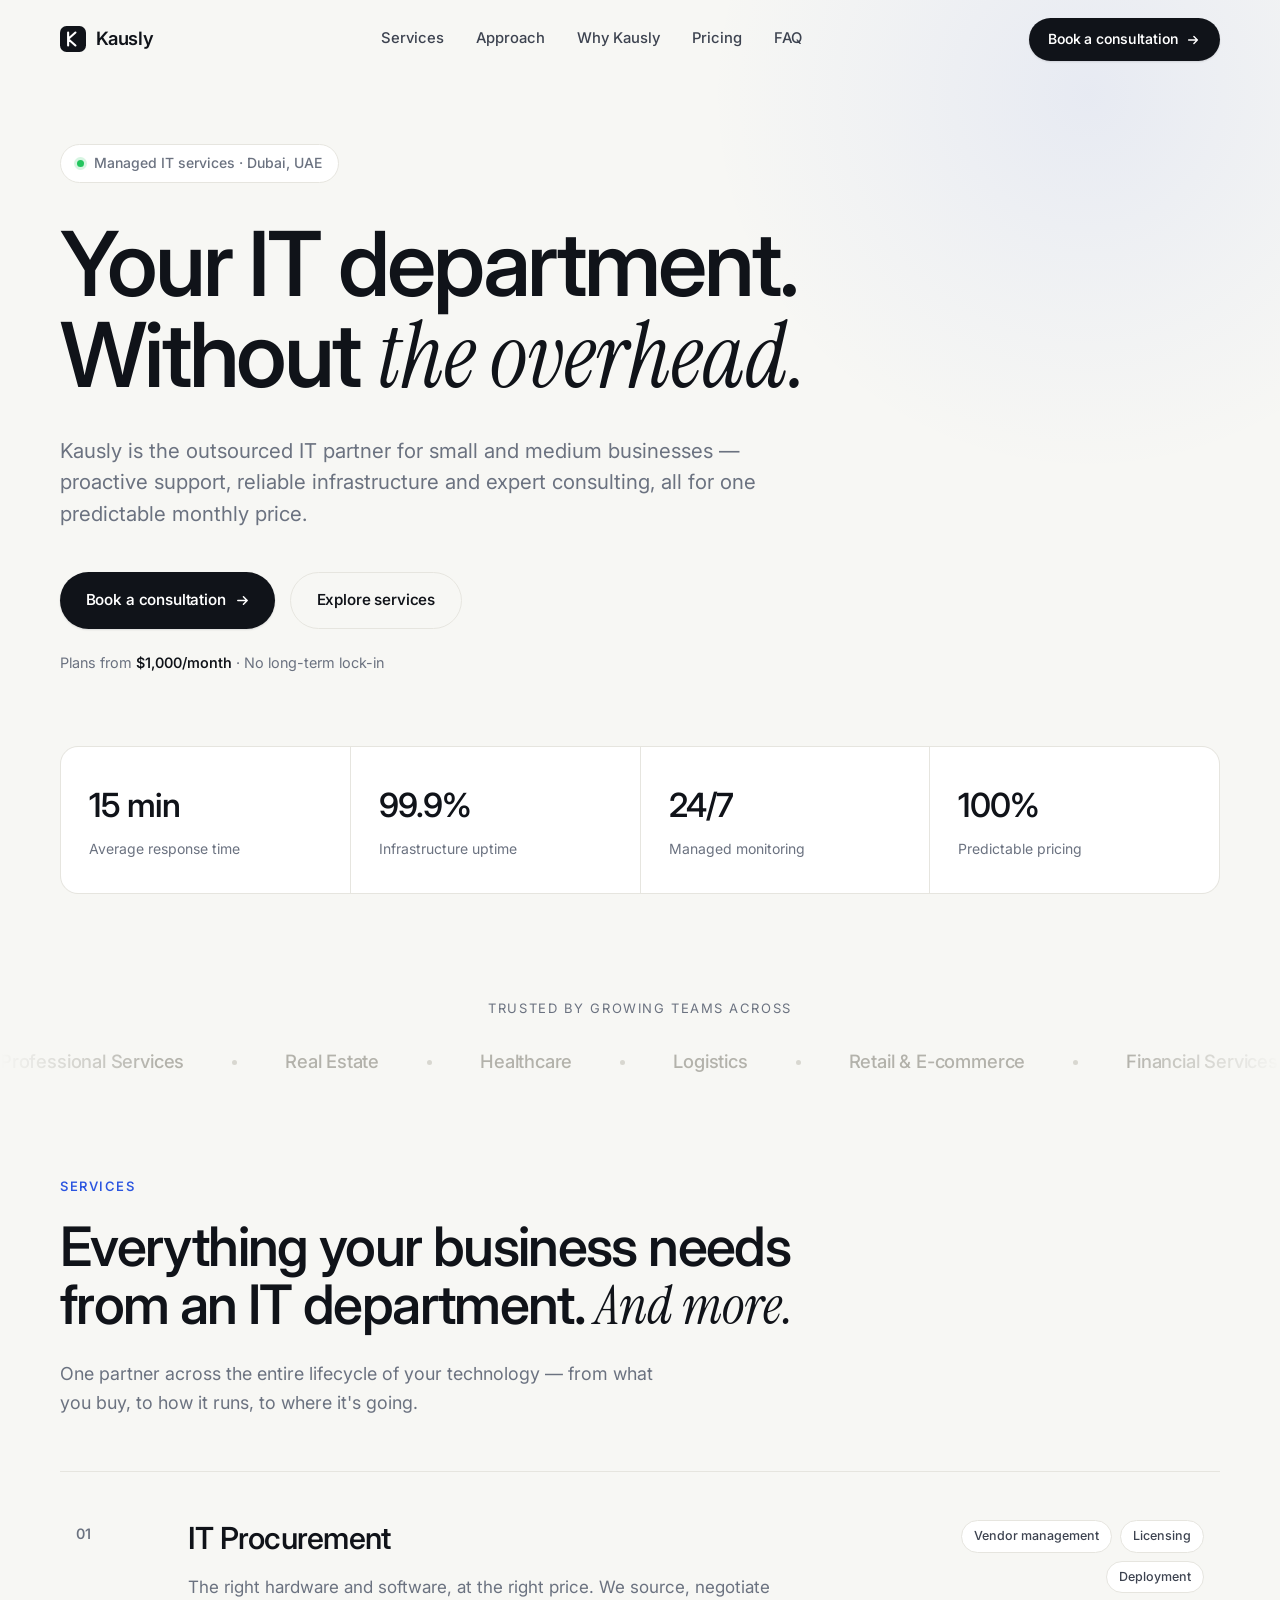
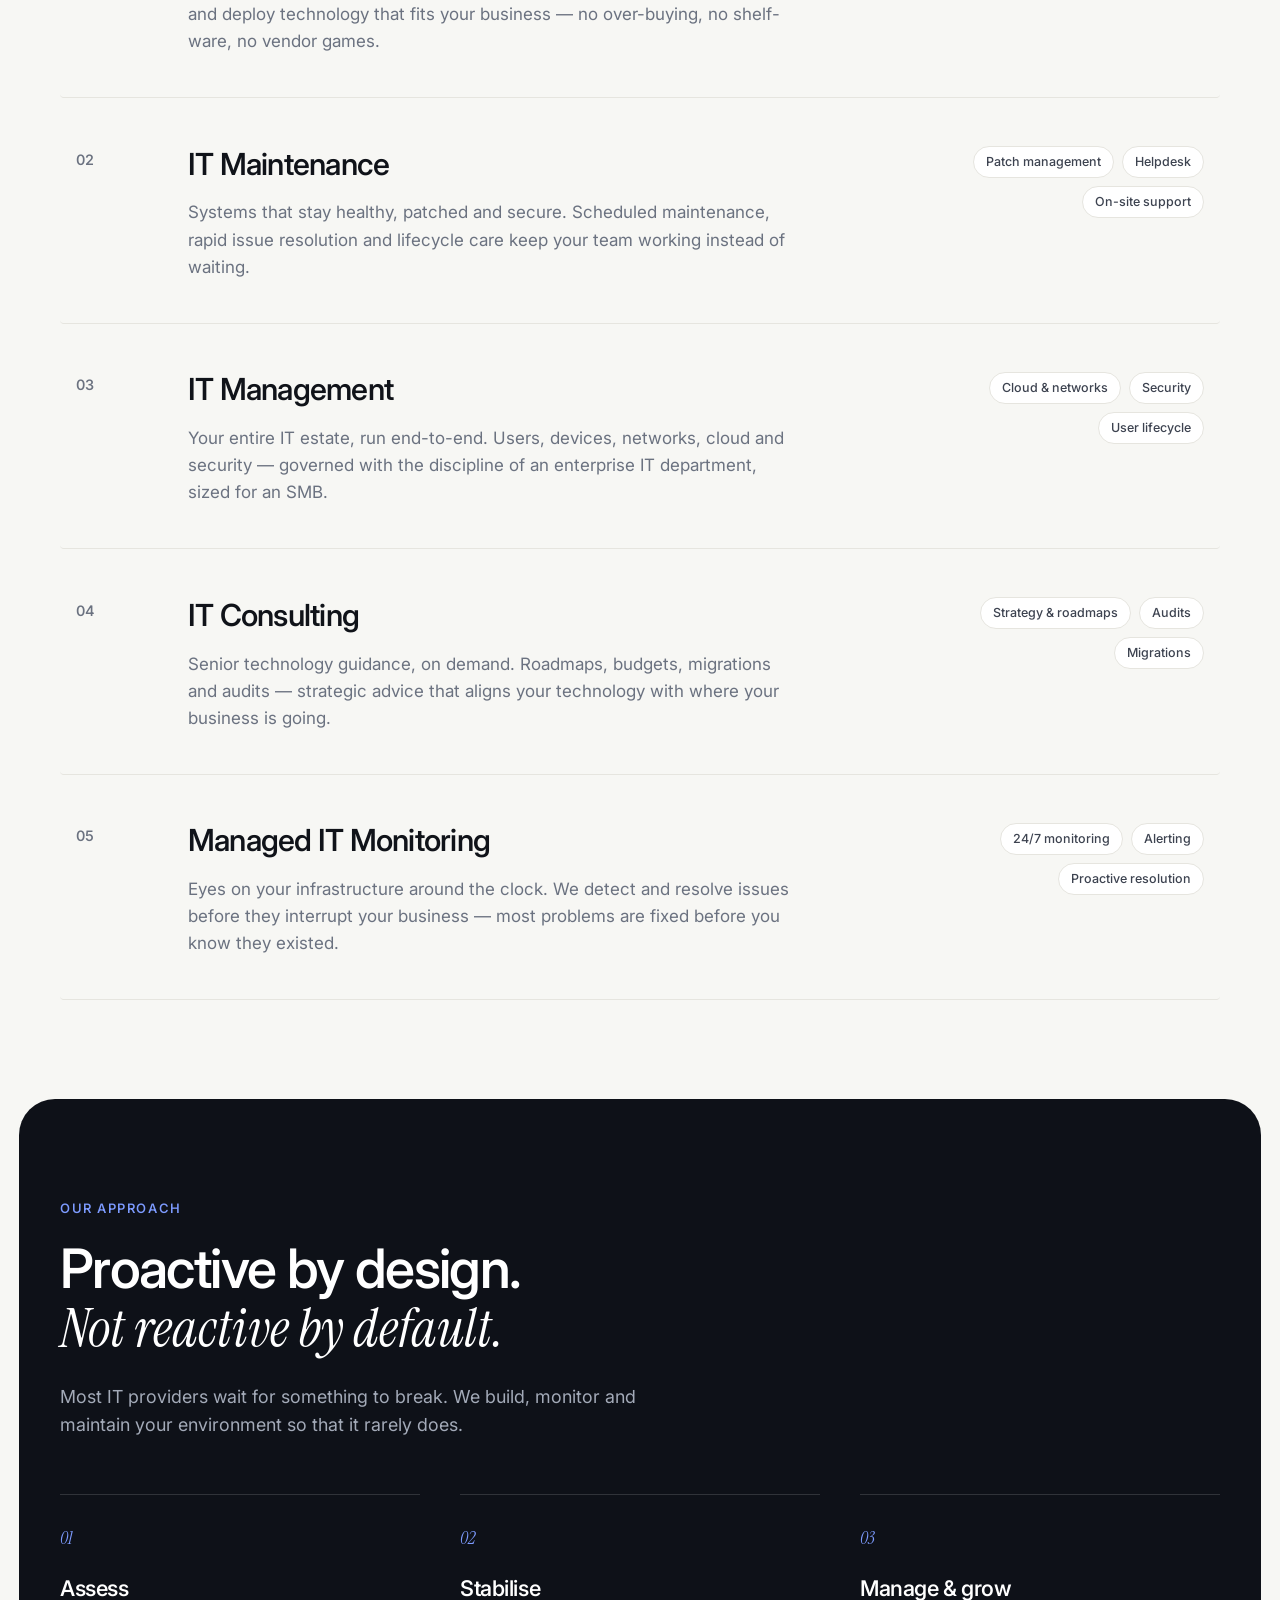
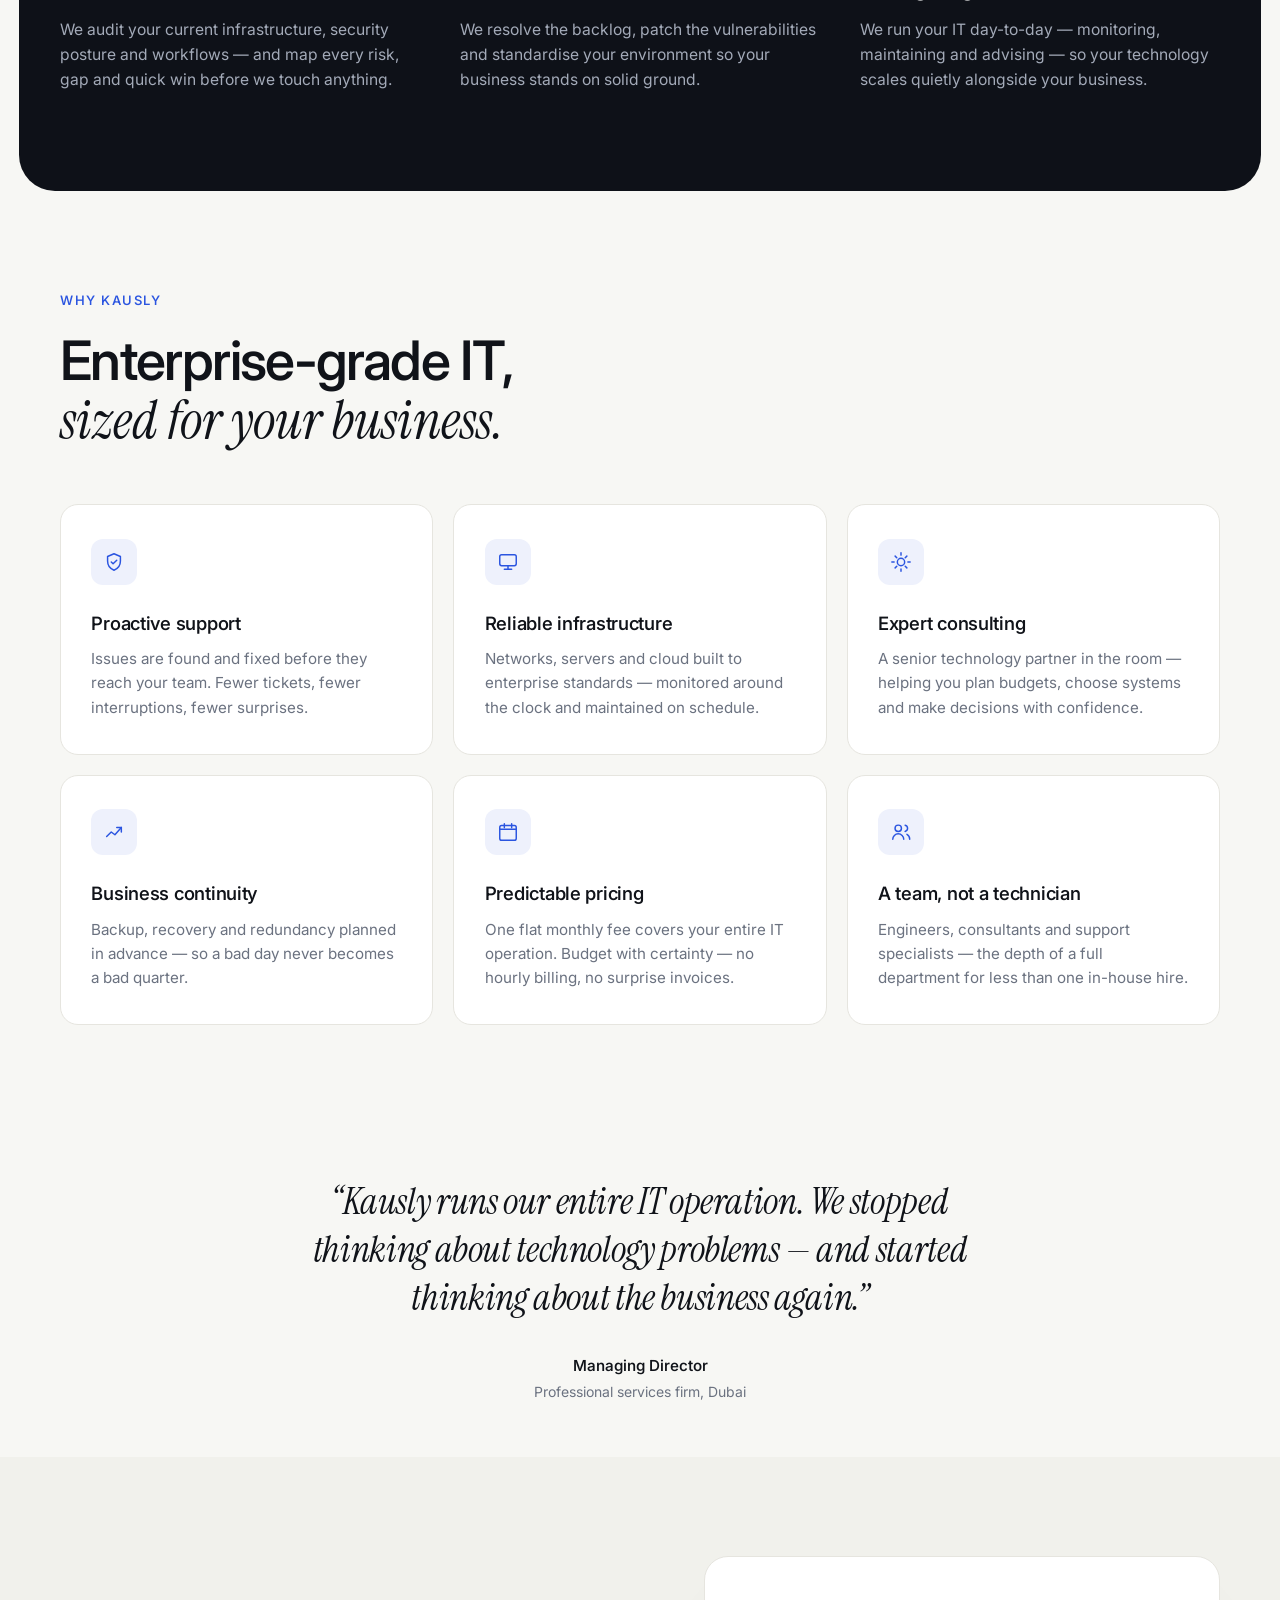
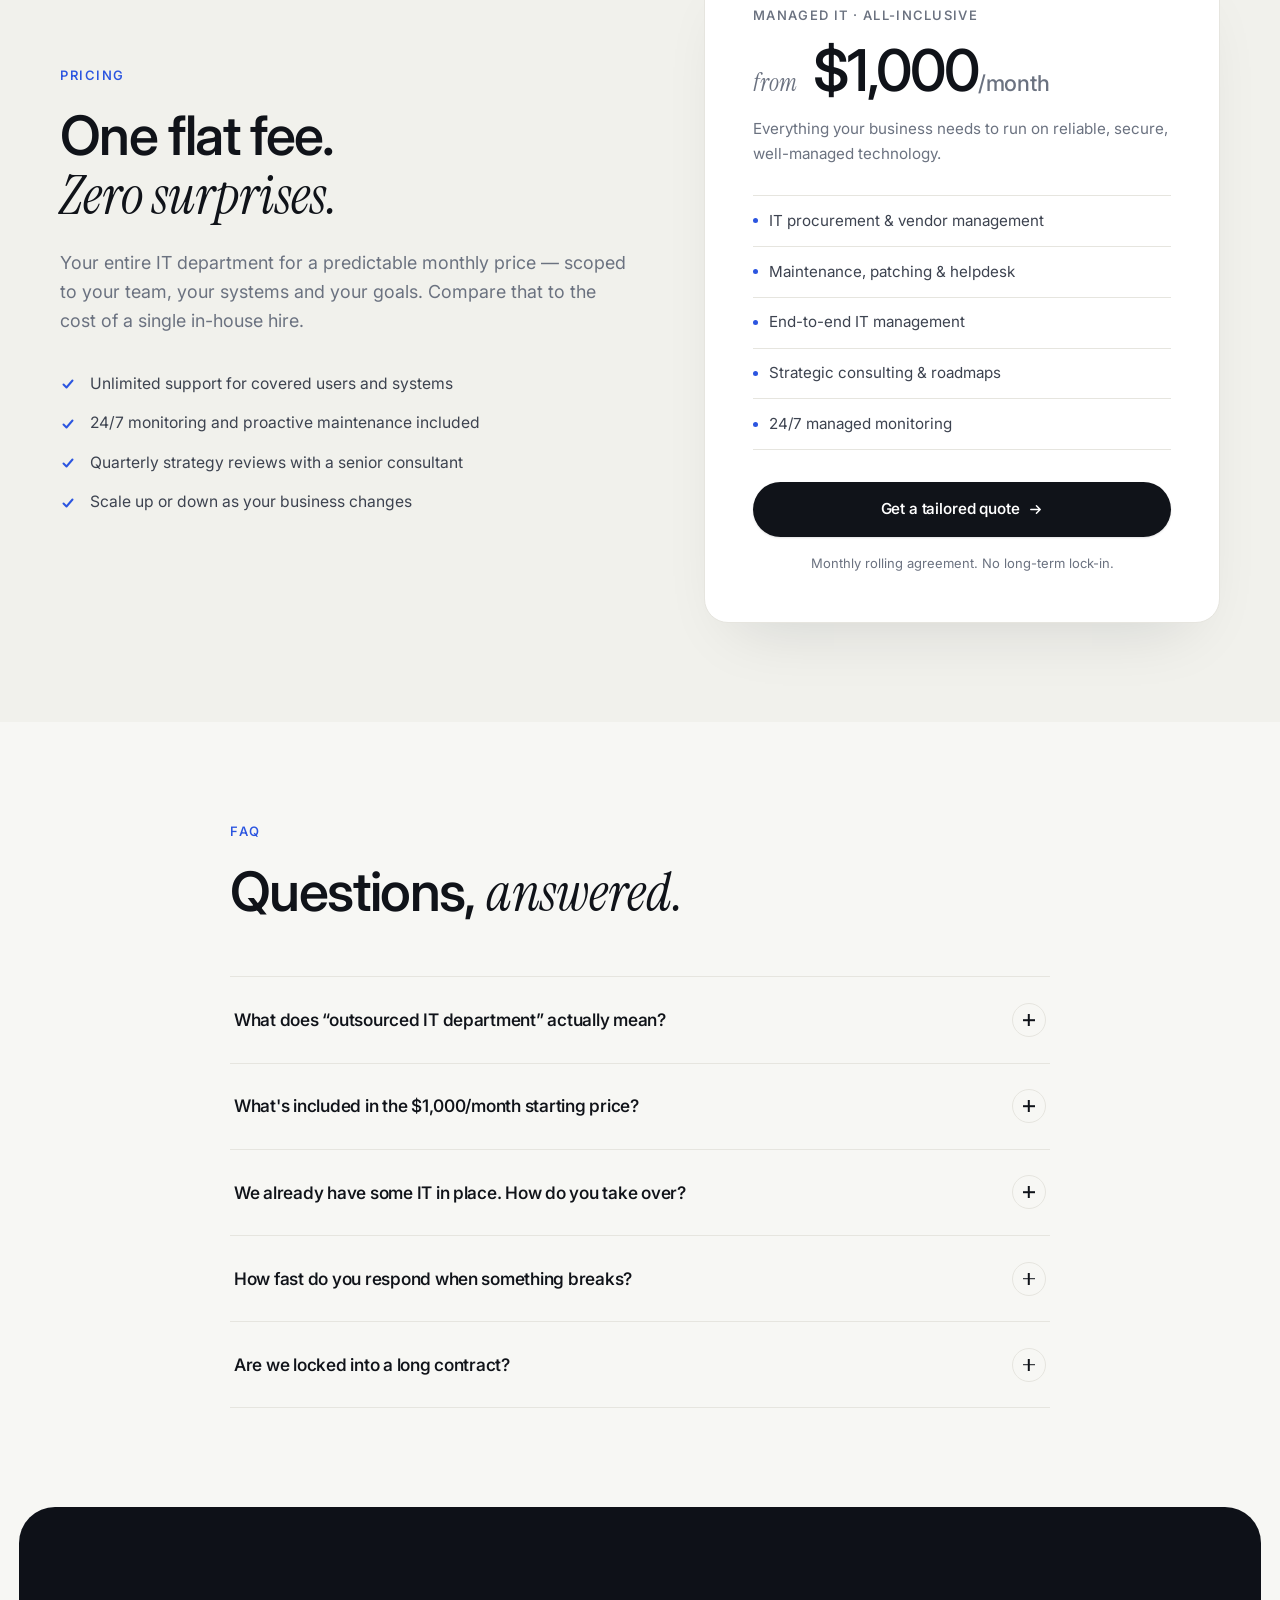
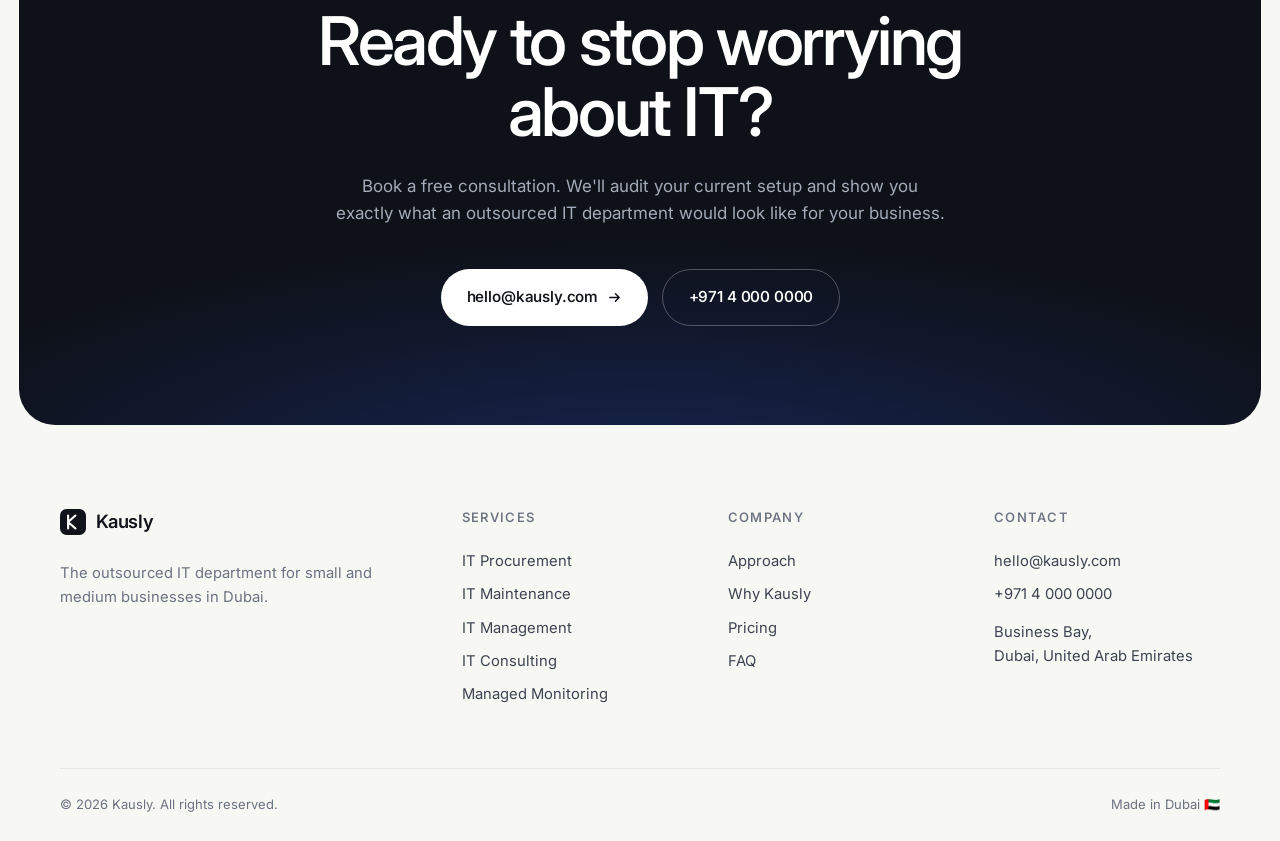
==== index.html @ 6c7dd88e "Add premium marketing website for Kausly IT services agency Single-page static site (HTML/CSS/vanill" ====
<!DOCTYPE html>
<html lang="en">
<head>
  <meta charset="UTF-8" />
  <meta name="viewport" content="width=device-width, initial-scale=1.0" />
  <title>Kausly — Your Outsourced IT Department in Dubai</title>
  <meta name="description" content="Kausly is the outsourced IT department for Dubai's small and medium businesses. Proactive support, reliable infrastructure and expert consulting — from $1,000/month." />
  <link rel="preconnect" href="https://fonts.googleapis.com" />
  <link rel="preconnect" href="https://fonts.gstatic.com" crossorigin />
  <link href="https://fonts.googleapis.com/css2?family=Inter:wght@400;450;500;550;600&family=Instrument+Serif:ital@0;1&display=swap" rel="stylesheet" />
  <link rel="stylesheet" href="styles.css" />
  <link rel="icon" href="data:image/svg+xml,<svg xmlns='http://www.w3.org/2000/svg' viewBox='0 0 32 32'><rect width='32' height='32' rx='8' fill='%230E1424'/><path d='M10 8v16M10 16l9-8M10 16l9 8' stroke='white' stroke-width='2.6' stroke-linecap='round' stroke-linejoin='round' fill='none'/></svg>" />
</head>
<body>

  <!-- ============ NAV ============ -->
  <header class="nav" id="nav">
    <div class="container nav__inner">
      <a href="#top" class="nav__logo" aria-label="Kausly home">
        <svg width="26" height="26" viewBox="0 0 32 32" fill="none" aria-hidden="true">
          <rect width="32" height="32" rx="8" fill="currentColor"/>
          <path d="M10 8v16M10 16l9-8M10 16l9 8" stroke="#fff" stroke-width="2.6" stroke-linecap="round" stroke-linejoin="round"/>
        </svg>
        <span>Kausly</span>
      </a>
      <nav class="nav__links" id="navLinks" aria-label="Primary">
        <a href="#services">Services</a>
        <a href="#approach">Approach</a>
        <a href="#why">Why Kausly</a>
        <a href="#pricing">Pricing</a>
        <a href="#faq">FAQ</a>
      </nav>
      <div class="nav__actions">
        <a href="#contact" class="btn btn--primary btn--sm">
          <span>Book a consultation</span>
          <svg class="btn__arrow" width="14" height="14" viewBox="0 0 16 16" fill="none" aria-hidden="true"><path d="M3 8h10M9 4l4 4-4 4" stroke="currentColor" stroke-width="1.6" stroke-linecap="round" stroke-linejoin="round"/></svg>
        </a>
        <button class="nav__toggle" id="navToggle" aria-label="Open menu" aria-expanded="false">
          <span></span><span></span>
        </button>
      </div>
    </div>
  </header>

  <main id="top">

    <!-- ============ HERO ============ -->
    <section class="hero">
      <div class="hero__glow" aria-hidden="true"></div>
      <div class="container">
        <p class="hero__eyebrow reveal-up" style="--d:0">
          <span class="dot" aria-hidden="true"></span>
          Managed IT services · Dubai, UAE
        </p>
        <h1 class="hero__title">
          <span class="line-mask"><span class="line reveal-line" style="--d:1">Your IT department.</span></span>
          <span class="line-mask"><span class="line reveal-line" style="--d:2">Without <em>the overhead.</em></span></span>
        </h1>
        <p class="hero__sub reveal-up" style="--d:3">
          Kausly is the outsourced IT partner for small and medium businesses —
          proactive support, reliable infrastructure and expert consulting,
          all for one predictable monthly price.
        </p>
        <div class="hero__cta reveal-up" style="--d:4">
          <a href="#contact" class="btn btn--primary">
            <span>Book a consultation</span>
            <svg class="btn__arrow" width="15" height="15" viewBox="0 0 16 16" fill="none" aria-hidden="true"><path d="M3 8h10M9 4l4 4-4 4" stroke="currentColor" stroke-width="1.6" stroke-linecap="round" stroke-linejoin="round"/></svg>
          </a>
          <a href="#services" class="btn btn--ghost">
            <span>Explore services</span>
          </a>
        </div>
        <p class="hero__note reveal-up" style="--d:5">Plans from <strong>$1,000/month</strong> · No long-term lock-in</p>
      </div>

      <div class="container hero__stats" data-reveal>
        <div class="stat" style="--i:0">
          <span class="stat__value"><span data-count="15">0</span> min</span>
          <span class="stat__label">Average response time</span>
        </div>
        <div class="stat" style="--i:1">
          <span class="stat__value"><span data-count="99.9" data-decimals="1">0</span>%</span>
          <span class="stat__label">Infrastructure uptime</span>
        </div>
        <div class="stat" style="--i:2">
          <span class="stat__value">24/7</span>
          <span class="stat__label">Managed monitoring</span>
        </div>
        <div class="stat" style="--i:3">
          <span class="stat__value"><span data-count="100">0</span>%</span>
          <span class="stat__label">Predictable pricing</span>
        </div>
      </div>
    </section>

    <!-- ============ TRUST BAR ============ -->
    <section class="trust" aria-label="Industries we serve">
      <div class="container">
        <p class="trust__label" data-reveal>Trusted by growing teams across</p>
      </div>
      <div class="marquee" aria-hidden="true">
        <div class="marquee__track">
          <span>Professional Services</span><i></i>
          <span>Real Estate</span><i></i>
          <span>Healthcare</span><i></i>
          <span>Logistics</span><i></i>
          <span>Retail &amp; E-commerce</span><i></i>
          <span>Financial Services</span><i></i>
          <span>Hospitality</span><i></i>
          <span>Legal</span><i></i>
          <span>Professional Services</span><i></i>
          <span>Real Estate</span><i></i>
          <span>Healthcare</span><i></i>
          <span>Logistics</span><i></i>
          <span>Retail &amp; E-commerce</span><i></i>
          <span>Financial Services</span><i></i>
          <span>Hospitality</span><i></i>
          <span>Legal</span><i></i>
        </div>
      </div>
    </section>

    <!-- ============ SERVICES ============ -->
    <section class="section" id="services">
      <div class="container">
        <div class="section__head" data-reveal>
          <p class="eyebrow" style="--i:0">Services</p>
          <h2 class="h2" style="--i:1">Everything your business needs<br class="br-lg" /> from an IT department. <em>And more.</em></h2>
          <p class="section__lede" style="--i:2">
            One partner across the entire lifecycle of your technology —
            from what you buy, to how it runs, to where it's going.
          </p>
        </div>

        <div class="services">
          <article class="service" data-reveal>
            <div class="service__index">01</div>
            <div class="service__body">
              <h3>IT Procurement</h3>
              <p>The right hardware and software, at the right price. We source, negotiate and deploy technology that fits your business — no over-buying, no shelf-ware, no vendor games.</p>
            </div>
            <div class="service__tags"><span>Vendor management</span><span>Licensing</span><span>Deployment</span></div>
          </article>

          <article class="service" data-reveal>
            <div class="service__index">02</div>
            <div class="service__body">
              <h3>IT Maintenance</h3>
              <p>Systems that stay healthy, patched and secure. Scheduled maintenance, rapid issue resolution and lifecycle care keep your team working instead of waiting.</p>
            </div>
            <div class="service__tags"><span>Patch management</span><span>Helpdesk</span><span>On-site support</span></div>
          </article>

          <article class="service" data-reveal>
            <div class="service__index">03</div>
            <div class="service__body">
              <h3>IT Management</h3>
              <p>Your entire IT estate, run end-to-end. Users, devices, networks, cloud and security — governed with the discipline of an enterprise IT department, sized for an SMB.</p>
            </div>
            <div class="service__tags"><span>Cloud &amp; networks</span><span>Security</span><span>User lifecycle</span></div>
          </article>

          <article class="service" data-reveal>
            <div class="service__index">04</div>
            <div class="service__body">
              <h3>IT Consulting</h3>
              <p>Senior technology guidance, on demand. Roadmaps, budgets, migrations and audits — strategic advice that aligns your technology with where your business is going.</p>
            </div>
            <div class="service__tags"><span>Strategy &amp; roadmaps</span><span>Audits</span><span>Migrations</span></div>
          </article>

          <article class="service" data-reveal>
            <div class="service__index">05</div>
            <div class="service__body">
              <h3>Managed IT Monitoring</h3>
              <p>Eyes on your infrastructure around the clock. We detect and resolve issues before they interrupt your business — most problems are fixed before you know they existed.</p>
            </div>
            <div class="service__tags"><span>24/7 monitoring</span><span>Alerting</span><span>Proactive resolution</span></div>
          </article>
        </div>
      </div>
    </section>

    <!-- ============ APPROACH ============ -->
    <section class="section section--dark" id="approach">
      <div class="container">
        <div class="section__head" data-reveal>
          <p class="eyebrow" style="--i:0">Our approach</p>
          <h2 class="h2" style="--i:1">Proactive by design.<br /><em>Not reactive by default.</em></h2>
          <p class="section__lede" style="--i:2">
            Most IT providers wait for something to break. We build, monitor and
            maintain your environment so that it rarely does.
          </p>
        </div>

        <div class="steps" data-reveal>
          <div class="step" style="--i:0">
            <span class="step__num">01</span>
            <h3>Assess</h3>
            <p>We audit your current infrastructure, security posture and workflows — and map every risk, gap and quick win before we touch anything.</p>
          </div>
          <div class="step" style="--i:1">
            <span class="step__num">02</span>
            <h3>Stabilise</h3>
            <p>We resolve the backlog, patch the vulnerabilities and standardise your environment so your business stands on solid ground.</p>
          </div>
          <div class="step" style="--i:2">
            <span class="step__num">03</span>
            <h3>Manage &amp; grow</h3>
            <p>We run your IT day-to-day — monitoring, maintaining and advising — so your technology scales quietly alongside your business.</p>
          </div>
        </div>
      </div>
    </section>

    <!-- ============ WHY KAUSLY ============ -->
    <section class="section" id="why">
      <div class="container">
        <div class="section__head" data-reveal>
          <p class="eyebrow" style="--i:0">Why Kausly</p>
          <h2 class="h2" style="--i:1">Enterprise-grade IT,<br class="br-lg" /> <em>sized for your business.</em></h2>
        </div>

        <div class="grid-cards">
          <article class="card" data-reveal style="--i:0">
            <div class="card__icon" aria-hidden="true">
              <svg width="22" height="22" viewBox="0 0 24 24" fill="none"><path d="M12 3l7 3v5c0 4.5-3 8.5-7 10-4-1.5-7-5.5-7-10V6l7-3z" stroke="currentColor" stroke-width="1.6" stroke-linejoin="round"/><path d="M9 12l2 2 4-4" stroke="currentColor" stroke-width="1.6" stroke-linecap="round" stroke-linejoin="round"/></svg>
            </div>
            <h3>Proactive support</h3>
            <p>Issues are found and fixed before they reach your team. Fewer tickets, fewer interruptions, fewer surprises.</p>
          </article>

          <article class="card" data-reveal style="--i:1">
            <div class="card__icon" aria-hidden="true">
              <svg width="22" height="22" viewBox="0 0 24 24" fill="none"><rect x="3" y="4" width="18" height="12" rx="2" stroke="currentColor" stroke-width="1.6"/><path d="M8 20h8M12 16v4" stroke="currentColor" stroke-width="1.6" stroke-linecap="round"/></svg>
            </div>
            <h3>Reliable infrastructure</h3>
            <p>Networks, servers and cloud built to enterprise standards — monitored around the clock and maintained on schedule.</p>
          </article>

          <article class="card" data-reveal style="--i:2">
            <div class="card__icon" aria-hidden="true">
              <svg width="22" height="22" viewBox="0 0 24 24" fill="none"><path d="M12 8a4 4 0 100 8 4 4 0 000-8z" stroke="currentColor" stroke-width="1.6"/><path d="M12 2v2.5M12 19.5V22M22 12h-2.5M4.5 12H2M18.4 5.6l-1.8 1.8M7.4 16.6l-1.8 1.8M18.4 18.4l-1.8-1.8M7.4 7.4L5.6 5.6" stroke="currentColor" stroke-width="1.6" stroke-linecap="round"/></svg>
            </div>
            <h3>Expert consulting</h3>
            <p>A senior technology partner in the room — helping you plan budgets, choose systems and make decisions with confidence.</p>
          </article>

          <article class="card" data-reveal style="--i:3">
            <div class="card__icon" aria-hidden="true">
              <svg width="22" height="22" viewBox="0 0 24 24" fill="none"><path d="M4 17l5-5 4 3 7-8" stroke="currentColor" stroke-width="1.6" stroke-linecap="round" stroke-linejoin="round"/><path d="M15 7h5v5" stroke="currentColor" stroke-width="1.6" stroke-linecap="round" stroke-linejoin="round"/></svg>
            </div>
            <h3>Business continuity</h3>
            <p>Backup, recovery and redundancy planned in advance — so a bad day never becomes a bad quarter.</p>
          </article>

          <article class="card" data-reveal style="--i:4">
            <div class="card__icon" aria-hidden="true">
              <svg width="22" height="22" viewBox="0 0 24 24" fill="none"><rect x="3" y="5" width="18" height="16" rx="2" stroke="currentColor" stroke-width="1.6"/><path d="M3 9h18M8 3v4M16 3v4" stroke="currentColor" stroke-width="1.6" stroke-linecap="round"/></svg>
            </div>
            <h3>Predictable pricing</h3>
            <p>One flat monthly fee covers your entire IT operation. Budget with certainty — no hourly billing, no surprise invoices.</p>
          </article>

          <article class="card" data-reveal style="--i:5">
            <div class="card__icon" aria-hidden="true">
              <svg width="22" height="22" viewBox="0 0 24 24" fill="none"><circle cx="9" cy="8" r="3.5" stroke="currentColor" stroke-width="1.6"/><path d="M3 20c0-3.3 2.7-6 6-6s6 2.7 6 6" stroke="currentColor" stroke-width="1.6" stroke-linecap="round"/><path d="M16.5 4.6a3.5 3.5 0 010 6.8M18.5 14.5c1.9.9 3 2.9 3 5.5" stroke="currentColor" stroke-width="1.6" stroke-linecap="round"/></svg>
            </div>
            <h3>A team, not a technician</h3>
            <p>Engineers, consultants and support specialists — the depth of a full department for less than one in-house hire.</p>
          </article>
        </div>
      </div>
    </section>

    <!-- ============ QUOTE ============ -->
    <section class="section section--quote">
      <div class="container" data-reveal>
        <blockquote class="quote" style="--i:0">
          <p>“Kausly runs our entire IT operation. We stopped thinking about technology problems — and started thinking about the business again.”</p>
          <footer>
            <span class="quote__name">Managing Director</span>
            <span class="quote__role">Professional services firm, Dubai</span>
          </footer>
        </blockquote>
      </div>
    </section>

    <!-- ============ PRICING ============ -->
    <section class="section section--tint" id="pricing">
      <div class="container">
        <div class="pricing">
          <div class="pricing__copy" data-reveal>
            <p class="eyebrow" style="--i:0">Pricing</p>
            <h2 class="h2" style="--i:1">One flat fee.<br /><em>Zero surprises.</em></h2>
            <p class="section__lede" style="--i:2">
              Your entire IT department for a predictable monthly price —
              scoped to your team, your systems and your goals. Compare that
              to the cost of a single in-house hire.
            </p>
            <ul class="pricing__points" style="--i:3">
              <li>Unlimited support for covered users and systems</li>
              <li>24/7 monitoring and proactive maintenance included</li>
              <li>Quarterly strategy reviews with a senior consultant</li>
              <li>Scale up or down as your business changes</li>
            </ul>
          </div>

          <div class="pricing__card" data-reveal style="--i:1">
            <p class="pricing__label">Managed IT · All-inclusive</p>
            <p class="pricing__price"><span class="pricing__from">from</span> $1,000<span class="pricing__per">/month</span></p>
            <p class="pricing__desc">Everything your business needs to run on reliable, secure, well-managed technology.</p>
            <ul class="pricing__list">
              <li>IT procurement &amp; vendor management</li>
              <li>Maintenance, patching &amp; helpdesk</li>
              <li>End-to-end IT management</li>
              <li>Strategic consulting &amp; roadmaps</li>
              <li>24/7 managed monitoring</li>
            </ul>
            <a href="#contact" class="btn btn--primary btn--block">
              <span>Get a tailored quote</span>
              <svg class="btn__arrow" width="15" height="15" viewBox="0 0 16 16" fill="none" aria-hidden="true"><path d="M3 8h10M9 4l4 4-4 4" stroke="currentColor" stroke-width="1.6" stroke-linecap="round" stroke-linejoin="round"/></svg>
            </a>
            <p class="pricing__fine">Monthly rolling agreement. No long-term lock-in.</p>
          </div>
        </div>
      </div>
    </section>

    <!-- ============ FAQ ============ -->
    <section class="section" id="faq">
      <div class="container container--narrow">
        <div class="section__head" data-reveal>
          <p class="eyebrow" style="--i:0">FAQ</p>
          <h2 class="h2" style="--i:1">Questions, <em>answered.</em></h2>
        </div>

        <div class="faq" data-reveal>
          <details class="faq__item" style="--i:0">
            <summary>
              <span>What does “outsourced IT department” actually mean?</span>
              <span class="faq__icon" aria-hidden="true"></span>
            </summary>
            <div class="faq__answer"><p>We take full ownership of your technology — procurement, maintenance, management, monitoring and strategy — exactly as an in-house IT team would, for a fraction of the cost. Your team gets one point of contact for everything IT.</p></div>
          </details>
          <details class="faq__item" style="--i:1">
            <summary>
              <span>What's included in the $1,000/month starting price?</span>
              <span class="faq__icon" aria-hidden="true"></span>
            </summary>
            <div class="faq__answer"><p>All five services — procurement, maintenance, management, consulting and 24/7 monitoring — scoped to a small team. Your exact fee depends on the number of users and systems we cover, and it stays flat month to month.</p></div>
          </details>
          <details class="faq__item" style="--i:2">
            <summary>
              <span>We already have some IT in place. How do you take over?</span>
              <span class="faq__icon" aria-hidden="true"></span>
            </summary>
            <div class="faq__answer"><p>Onboarding starts with a full audit of your environment. We document everything, stabilise what's fragile, and transition management without disrupting your team — typically within two to four weeks.</p></div>
          </details>
          <details class="faq__item" style="--i:3">
            <summary>
              <span>How fast do you respond when something breaks?</span>
              <span class="faq__icon" aria-hidden="true"></span>
            </summary>
            <div class="faq__answer"><p>Our average response time is 15 minutes, and most issues are caught by our monitoring before anyone notices. Critical incidents are worked continuously until resolved.</p></div>
          </details>
          <details class="faq__item" style="--i:4">
            <summary>
              <span>Are we locked into a long contract?</span>
              <span class="faq__icon" aria-hidden="true"></span>
            </summary>
            <div class="faq__answer"><p>No. We work on a monthly rolling agreement. We'd rather earn your business every month than lock you into a term — and our clients stay because it works.</p></div>
          </details>
        </div>
      </div>
    </section>

    <!-- ============ CTA ============ -->
    <section class="section section--cta" id="contact">
      <div class="container" data-reveal>
        <h2 class="cta__title" style="--i:0">Ready to stop worrying<br />about IT?</h2>
        <p class="cta__sub" style="--i:1">
          Book a free consultation. We'll audit your current setup and show you
          exactly what an outsourced IT department would look like for your business.
        </p>
        <div class="cta__actions" style="--i:2">
          <a href="mailto:hello@kausly.com" class="btn btn--light">
            <span>hello@kausly.com</span>
            <svg class="btn__arrow" width="15" height="15" viewBox="0 0 16 16" fill="none" aria-hidden="true"><path d="M3 8h10M9 4l4 4-4 4" stroke="currentColor" stroke-width="1.6" stroke-linecap="round" stroke-linejoin="round"/></svg>
          </a>
          <a href="tel:+97140000000" class="btn btn--outline-light"><span>+971 4 000 0000</span></a>
        </div>
      </div>
    </section>

  </main>

  <!-- ============ FOOTER ============ -->
  <footer class="footer">
    <div class="container footer__inner">
      <div class="footer__brand">
        <a href="#top" class="nav__logo" aria-label="Kausly home">
          <svg width="26" height="26" viewBox="0 0 32 32" fill="none" aria-hidden="true">
            <rect width="32" height="32" rx="8" fill="currentColor"/>
            <path d="M10 8v16M10 16l9-8M10 16l9 8" stroke="#fff" stroke-width="2.6" stroke-linecap="round" stroke-linejoin="round"/>
          </svg>
          <span>Kausly</span>
        </a>
        <p>The outsourced IT department for small and medium businesses in Dubai.</p>
      </div>
      <div class="footer__col">
        <p class="footer__head">Services</p>
        <a href="#services">IT Procurement</a>
        <a href="#services">IT Maintenance</a>
        <a href="#services">IT Management</a>
        <a href="#services">IT Consulting</a>
        <a href="#services">Managed Monitoring</a>
      </div>
      <div class="footer__col">
        <p class="footer__head">Company</p>
        <a href="#approach">Approach</a>
        <a href="#why">Why Kausly</a>
        <a href="#pricing">Pricing</a>
        <a href="#faq">FAQ</a>
      </div>
      <div class="footer__col">
        <p class="footer__head">Contact</p>
        <a href="mailto:hello@kausly.com">hello@kausly.com</a>
        <a href="tel:+97140000000">+971 4 000 0000</a>
        <p class="footer__addr">Business Bay,<br />Dubai, United Arab Emirates</p>
      </div>
    </div>
    <div class="container footer__bottom">
      <p>© 2026 Kausly. All rights reserved.</p>
      <p>Made in Dubai 🇦🇪</p>
    </div>
  </footer>

  <script src="script.js"></script>
</body>
</html>
---- styles.css ----
/* ============================================================
   Kausly — premium light aesthetic
   ============================================================ */

:root {
  --bg: #f7f7f4;
  --surface: #ffffff;
  --ink: #101319;
  --ink-soft: #3d4350;
  --muted: #6b7280;
  --line: #e6e5df;
  --accent: #2b55e0;
  --accent-ink: #1e3fae;
  --dark: #0e1118;
  --dark-soft: #a3aab8;
  --radius: 18px;
  --ease: cubic-bezier(0.22, 1, 0.36, 1);
  --font: "Inter", -apple-system, BlinkMacSystemFont, "Segoe UI", sans-serif;
  --serif: "Instrument Serif", Georgia, serif;
}

* { margin: 0; padding: 0; box-sizing: border-box; }

html { scroll-behavior: smooth; }

body {
  font-family: var(--font);
  background: var(--bg);
  color: var(--ink);
  font-size: 1.0625rem;
  line-height: 1.6;
  -webkit-font-smoothing: antialiased;
  text-rendering: optimizeLegibility;
  overflow-x: hidden;
}

::selection { background: rgba(43, 85, 224, 0.14); }

img, svg { display: block; }
a { color: inherit; text-decoration: none; }

.container {
  width: min(1160px, 100% - 3rem);
  margin-inline: auto;
}
.container--narrow { width: min(820px, 100% - 3rem); }

em {
  font-family: var(--serif);
  font-style: italic;
  font-weight: 400;
  letter-spacing: 0;
}

/* ============ Typography ============ */

.h2 {
  font-size: clamp(2.1rem, 4.4vw, 3.4rem);
  line-height: 1.08;
  letter-spacing: -0.03em;
  font-weight: 550;
}

.eyebrow {
  font-size: 0.8125rem;
  font-weight: 550;
  letter-spacing: 0.12em;
  text-transform: uppercase;
  color: var(--accent);
  margin-bottom: 1.25rem;
}

.section__lede {
  max-width: 34em;
  color: var(--muted);
  font-size: clamp(1.0625rem, 1.4vw, 1.1875rem);
  margin-top: 1.5rem;
}

.br-lg { display: none; }
@media (min-width: 720px) { .br-lg { display: inline; } }

/* ============ Buttons ============ */

.btn {
  display: inline-flex;
  align-items: center;
  gap: 0.55rem;
  padding: 0.95rem 1.6rem;
  border-radius: 999px;
  font-size: 0.95rem;
  font-weight: 550;
  letter-spacing: -0.01em;
  transition: background 0.35s var(--ease), color 0.35s var(--ease),
              border-color 0.35s var(--ease), transform 0.35s var(--ease),
              box-shadow 0.35s var(--ease);
  will-change: transform;
}
.btn:active { transform: scale(0.97); }
.btn__arrow { transition: transform 0.35s var(--ease); }
.btn:hover .btn__arrow { transform: translateX(4px); }

.btn--primary {
  background: var(--ink);
  color: #fff;
  box-shadow: 0 1px 2px rgba(16, 19, 25, 0.12);
}
.btn--primary:hover {
  background: var(--accent);
  box-shadow: 0 10px 30px -8px rgba(43, 85, 224, 0.45);
  transform: translateY(-2px);
}

.btn--ghost {
  background: transparent;
  color: var(--ink);
  border: 1px solid var(--line);
}
.btn--ghost:hover {
  border-color: var(--ink);
  transform: translateY(-2px);
}

.btn--light { background: #fff; color: var(--ink); }
.btn--light:hover {
  transform: translateY(-2px);
  box-shadow: 0 12px 34px -10px rgba(0, 0, 0, 0.5);
}

.btn--outline-light {
  color: #fff;
  border: 1px solid rgba(255, 255, 255, 0.28);
}
.btn--outline-light:hover {
  border-color: #fff;
  transform: translateY(-2px);
}

.btn--sm { padding: 0.65rem 1.2rem; font-size: 0.875rem; }
.btn--block { width: 100%; justify-content: center; }

/* ============ Nav ============ */

.nav {
  position: fixed;
  inset: 0 0 auto 0;
  z-index: 100;
  padding: 1.1rem 0;
  transition: padding 0.4s var(--ease), background 0.4s var(--ease),
              box-shadow 0.4s var(--ease);
}
.nav.is-scrolled {
  padding: 0.7rem 0;
  background: rgba(247, 247, 244, 0.82);
  -webkit-backdrop-filter: blur(14px);
  backdrop-filter: blur(14px);
  box-shadow: 0 1px 0 var(--line);
}

.nav__inner {
  display: flex;
  align-items: center;
  justify-content: space-between;
  gap: 1.5rem;
}

.nav__logo {
  display: inline-flex;
  align-items: center;
  gap: 0.6rem;
  font-weight: 600;
  font-size: 1.15rem;
  letter-spacing: -0.02em;
  color: var(--ink);
}

.nav__links {
  display: flex;
  gap: 2rem;
}
.nav__links a {
  font-size: 0.925rem;
  font-weight: 500;
  color: var(--ink-soft);
  position: relative;
  padding: 0.25rem 0;
  transition: color 0.3s var(--ease);
}
.nav__links a::after {
  content: "";
  position: absolute;
  left: 0; bottom: 0;
  width: 100%;
  height: 1.5px;
  background: var(--ink);
  transform: scaleX(0);
  transform-origin: right;
  transition: transform 0.4s var(--ease);
}
.nav__links a:hover { color: var(--ink); }
.nav__links a:hover::after { transform: scaleX(1); transform-origin: left; }

.nav__actions { display: flex; align-items: center; gap: 0.9rem; }

.nav__toggle {
  display: none;
  flex-direction: column;
  justify-content: center;
  gap: 5px;
  width: 40px; height: 40px;
  background: none;
  border: 1px solid var(--line);
  border-radius: 50%;
  cursor: pointer;
  align-items: center;
}
.nav__toggle span {
  display: block;
  width: 16px; height: 1.6px;
  background: var(--ink);
  transition: transform 0.35s var(--ease);
}
.nav__toggle[aria-expanded="true"] span:first-child { transform: translateY(3.3px) rotate(45deg); }
.nav__toggle[aria-expanded="true"] span:last-child { transform: translateY(-3.3px) rotate(-45deg); }

@media (max-width: 560px) {
  .nav__actions .btn--primary { display: none; }
}

@media (max-width: 860px) {
  .nav__toggle { display: flex; }
  .nav__links {
    position: fixed;
    top: 0; left: 0; right: 0;
    padding: 6rem 1.5rem 2.5rem;
    flex-direction: column;
    gap: 1.4rem;
    background: var(--bg);
    box-shadow: 0 24px 48px -24px rgba(0, 0, 0, 0.18);
    transform: translateY(-110%);
    transition: transform 0.5s var(--ease);
    z-index: -1;
  }
  .nav__links.is-open { transform: translateY(0); }
  .nav__links a { font-size: 1.3rem; font-weight: 550; letter-spacing: -0.02em; }
}

/* ============ Hero ============ */

.hero {
  position: relative;
  padding: clamp(9rem, 16vh, 12rem) 0 clamp(4rem, 8vh, 6rem);
  overflow: hidden;
}

.hero__glow {
  position: absolute;
  top: -30%;
  right: -15%;
  width: 60vw;
  height: 60vw;
  max-width: 900px;
  max-height: 900px;
  background: radial-gradient(circle at center,
    rgba(43, 85, 224, 0.08) 0%,
    rgba(43, 85, 224, 0.03) 40%,
    transparent 70%);
  pointer-events: none;
}

.hero__eyebrow {
  display: inline-flex;
  align-items: center;
  gap: 0.6rem;
  font-size: 0.875rem;
  font-weight: 500;
  color: var(--muted);
  border: 1px solid var(--line);
  background: var(--surface);
  padding: 0.45rem 1rem;
  border-radius: 999px;
  margin-bottom: 2.2rem;
}
.dot {
  width: 7px; height: 7px;
  border-radius: 50%;
  background: #22c55e;
  box-shadow: 0 0 0 3px rgba(34, 197, 94, 0.18);
  animation: pulse 2.4s ease-in-out infinite;
}
@keyframes pulse {
  0%, 100% { box-shadow: 0 0 0 3px rgba(34, 197, 94, 0.18); }
  50% { box-shadow: 0 0 0 6px rgba(34, 197, 94, 0.06); }
}

.hero__title {
  font-size: clamp(2.9rem, 7.2vw, 5.6rem);
  line-height: 1.02;
  letter-spacing: -0.035em;
  font-weight: 550;
  max-width: 14em;
}

.line-mask { display: block; overflow: hidden; padding-bottom: 0.08em; margin-bottom: -0.08em; }
.line { display: block; }

.hero__sub {
  max-width: 34em;
  margin-top: 2rem;
  font-size: clamp(1.1rem, 1.6vw, 1.3rem);
  color: var(--muted);
  line-height: 1.55;
}

.hero__cta {
  display: flex;
  flex-wrap: wrap;
  gap: 0.9rem;
  margin-top: 2.6rem;
}

.hero__note {
  margin-top: 1.4rem;
  font-size: 0.9rem;
  color: var(--muted);
}
.hero__note strong { color: var(--ink); font-weight: 550; }

.hero__stats {
  display: grid;
  grid-template-columns: repeat(4, 1fr);
  gap: 1px;
  background: var(--line);
  border: 1px solid var(--line);
  border-radius: var(--radius);
  overflow: hidden;
  margin-top: clamp(4rem, 8vh, 6rem);
}
.stat {
  background: var(--surface);
  padding: 2rem 1.75rem;
}
.stat__value {
  display: block;
  font-size: clamp(1.7rem, 2.6vw, 2.3rem);
  font-weight: 550;
  letter-spacing: -0.03em;
}
.stat__label {
  display: block;
  margin-top: 0.4rem;
  font-size: 0.875rem;
  color: var(--muted);
}
@media (max-width: 860px) {
  .hero__stats { grid-template-columns: repeat(2, 1fr); }
}

/* ============ Trust / marquee ============ */

.trust { padding: 2rem 0 0; }
.trust__label {
  font-size: 0.8125rem;
  letter-spacing: 0.12em;
  text-transform: uppercase;
  color: var(--muted);
  text-align: center;
  margin-bottom: 1.8rem;
}

.marquee {
  overflow: hidden;
  -webkit-mask-image: linear-gradient(to right, transparent, #000 12%, #000 88%, transparent);
  mask-image: linear-gradient(to right, transparent, #000 12%, #000 88%, transparent);
}
.marquee__track {
  display: flex;
  align-items: center;
  gap: 3rem;
  width: max-content;
  animation: marquee 36s linear infinite;
}
.marquee:hover .marquee__track { animation-play-state: paused; }
.marquee__track span {
  font-size: 1.15rem;
  font-weight: 500;
  letter-spacing: -0.01em;
  color: #b3b2ab;
  white-space: nowrap;
}
.marquee__track i {
  width: 5px; height: 5px;
  border-radius: 50%;
  background: #d8d7d0;
  flex: none;
}
@keyframes marquee {
  to { transform: translateX(-50%); }
}

/* ============ Sections ============ */

.section { padding: clamp(5.5rem, 11vh, 8.5rem) 0; }
.section__head { margin-bottom: clamp(3rem, 6vh, 4.5rem); }

.section--tint { background: #f1f1ec; }

.section--dark {
  background: var(--dark);
  color: #fff;
  border-radius: clamp(20px, 3vw, 36px);
  margin-inline: clamp(0.5rem, 1.5vw, 1.25rem);
}
.section--dark .section__lede { color: var(--dark-soft); }
.section--dark .eyebrow { color: #7d9bff; }

/* ============ Services ============ */

.services { border-top: 1px solid var(--line); }

.service {
  display: grid;
  grid-template-columns: 5rem 1fr 16rem;
  gap: 2rem;
  align-items: start;
  padding: 2.6rem 1rem;
  border-bottom: 1px solid var(--line);
  border-radius: 4px;
  transition: background 0.4s var(--ease), padding 0.4s var(--ease);
  position: relative;
}
.service:hover { background: #fdfdfb; padding-left: 1.6rem; padding-right: 0.4rem; }

.service__index {
  font-size: 0.9rem;
  font-weight: 550;
  color: var(--muted);
  padding-top: 0.5rem;
  transition: color 0.4s var(--ease);
}
.service:hover .service__index { color: var(--accent); }

.service__body h3 {
  font-size: clamp(1.4rem, 2.4vw, 1.9rem);
  font-weight: 550;
  letter-spacing: -0.025em;
  margin-bottom: 0.7rem;
}
.service__body p {
  color: var(--muted);
  max-width: 36em;
}

.service__tags {
  display: flex;
  flex-wrap: wrap;
  gap: 0.5rem;
  justify-content: flex-end;
  padding-top: 0.4rem;
}
.service__tags span {
  font-size: 0.78rem;
  font-weight: 500;
  color: var(--ink-soft);
  border: 1px solid var(--line);
  background: var(--surface);
  border-radius: 999px;
  padding: 0.32rem 0.75rem;
  transition: border-color 0.35s var(--ease), color 0.35s var(--ease);
}
.service:hover .service__tags span { border-color: #d5d4cc; }

@media (max-width: 860px) {
  .service { grid-template-columns: 3rem 1fr; }
  .service__tags { grid-column: 2; justify-content: flex-start; }
}

/* ============ Steps ============ */

.steps {
  display: grid;
  grid-template-columns: repeat(3, 1fr);
  gap: 3rem 2.5rem;
  counter-reset: step;
}
.step {
  border-top: 1px solid rgba(255, 255, 255, 0.14);
  padding-top: 1.8rem;
}
.step__num {
  display: block;
  font-family: var(--serif);
  font-style: italic;
  font-size: 1.1rem;
  color: #7d9bff;
  margin-bottom: 1.2rem;
}
.step h3 {
  font-size: 1.35rem;
  font-weight: 550;
  letter-spacing: -0.02em;
  margin-bottom: 0.7rem;
}
.step p { color: var(--dark-soft); font-size: 0.98rem; }

@media (max-width: 860px) {
  .steps { grid-template-columns: 1fr; gap: 2.2rem; }
}

/* ============ Cards ============ */

.grid-cards {
  display: grid;
  grid-template-columns: repeat(3, 1fr);
  gap: 1.25rem;
}
.card {
  background: var(--surface);
  border: 1px solid var(--line);
  border-radius: var(--radius);
  padding: 2.1rem 1.9rem;
  transition: transform 0.45s var(--ease), box-shadow 0.45s var(--ease),
              border-color 0.45s var(--ease);
}
.card:hover {
  transform: translateY(-6px);
  border-color: #d8d7cf;
  box-shadow: 0 24px 48px -24px rgba(16, 19, 25, 0.16);
}
.card__icon {
  width: 46px; height: 46px;
  display: grid;
  place-items: center;
  border-radius: 12px;
  background: #eef1fc;
  color: var(--accent);
  margin-bottom: 1.5rem;
  transition: background 0.4s var(--ease), color 0.4s var(--ease),
              transform 0.4s var(--ease);
}
.card:hover .card__icon {
  background: var(--accent);
  color: #fff;
  transform: scale(1.06) rotate(-3deg);
}
.card h3 {
  font-size: 1.15rem;
  font-weight: 550;
  letter-spacing: -0.015em;
  margin-bottom: 0.55rem;
}
.card p { color: var(--muted); font-size: 0.95rem; }

@media (max-width: 960px) { .grid-cards { grid-template-columns: repeat(2, 1fr); } }
@media (max-width: 640px) { .grid-cards { grid-template-columns: 1fr; } }

/* ============ Quote ============ */

.section--quote { padding-block: clamp(3rem, 6vh, 5rem); }
.quote {
  max-width: 46rem;
  margin-inline: auto;
  text-align: center;
}
.quote p {
  font-family: var(--serif);
  font-style: italic;
  font-size: clamp(1.5rem, 3.2vw, 2.3rem);
  line-height: 1.3;
  letter-spacing: -0.01em;
}
.quote footer { margin-top: 2rem; }
.quote__name {
  display: block;
  font-weight: 550;
  font-size: 0.95rem;
}
.quote__role {
  display: block;
  color: var(--muted);
  font-size: 0.875rem;
  margin-top: 0.2rem;
}

/* ============ Pricing ============ */

.pricing {
  display: grid;
  grid-template-columns: 1.1fr 1fr;
  gap: clamp(2.5rem, 6vw, 6rem);
  align-items: center;
}

.pricing__points {
  list-style: none;
  margin-top: 2.2rem;
  display: grid;
  gap: 0.9rem;
}
.pricing__points li {
  position: relative;
  padding-left: 1.9rem;
  color: var(--ink-soft);
  font-size: 0.98rem;
}
.pricing__points li::before {
  content: "";
  position: absolute;
  left: 0; top: 0.36em;
  width: 16px; height: 16px;
  border-radius: 50%;
  background: var(--accent);
  -webkit-mask: url("data:image/svg+xml,%3Csvg xmlns='http://www.w3.org/2000/svg' viewBox='0 0 16 16'%3E%3Cpath d='M3.5 8.5l3 3 6-7' fill='none' stroke='%23000' stroke-width='2' stroke-linecap='round' stroke-linejoin='round'/%3E%3C/svg%3E") center / contain no-repeat;
  mask: url("data:image/svg+xml,%3Csvg xmlns='http://www.w3.org/2000/svg' viewBox='0 0 16 16'%3E%3Cpath d='M3.5 8.5l3 3 6-7' fill='none' stroke='%23000' stroke-width='2' stroke-linecap='round' stroke-linejoin='round'/%3E%3C/svg%3E") center / contain no-repeat;
}

.pricing__card {
  background: var(--surface);
  border: 1px solid var(--line);
  border-radius: 24px;
  padding: clamp(2rem, 4vw, 3rem);
  box-shadow: 0 32px 64px -32px rgba(16, 19, 25, 0.14);
}
.pricing__label {
  font-size: 0.8125rem;
  font-weight: 550;
  letter-spacing: 0.1em;
  text-transform: uppercase;
  color: var(--muted);
}
.pricing__price {
  font-size: clamp(2.6rem, 5vw, 3.6rem);
  font-weight: 550;
  letter-spacing: -0.035em;
  margin-top: 1rem;
  line-height: 1;
}
.pricing__from {
  font-family: var(--serif);
  font-style: italic;
  font-weight: 400;
  font-size: 0.42em;
  color: var(--muted);
  letter-spacing: 0;
  margin-right: 0.2em;
}
.pricing__per {
  font-size: 0.38em;
  font-weight: 500;
  color: var(--muted);
  letter-spacing: -0.01em;
}
.pricing__desc {
  color: var(--muted);
  font-size: 0.95rem;
  margin-top: 1.1rem;
}
.pricing__list {
  list-style: none;
  margin: 1.8rem 0 2rem;
  border-top: 1px solid var(--line);
}
.pricing__list li {
  padding: 0.8rem 0;
  border-bottom: 1px solid var(--line);
  font-size: 0.95rem;
  color: var(--ink-soft);
  display: flex;
  align-items: center;
  gap: 0.7rem;
}
.pricing__list li::before {
  content: "";
  width: 5px; height: 5px;
  border-radius: 50%;
  background: var(--accent);
  flex: none;
}
.pricing__fine {
  margin-top: 1rem;
  text-align: center;
  font-size: 0.8125rem;
  color: var(--muted);
}

@media (max-width: 900px) {
  .pricing { grid-template-columns: 1fr; }
}

/* ============ FAQ ============ */

.faq { display: grid; gap: 0; border-top: 1px solid var(--line); }

.faq__item { border-bottom: 1px solid var(--line); }
.faq__item summary {
  display: flex;
  align-items: center;
  justify-content: space-between;
  gap: 1.5rem;
  padding: 1.6rem 0.25rem;
  cursor: pointer;
  list-style: none;
  font-weight: 550;
  font-size: 1.08rem;
  letter-spacing: -0.015em;
  transition: color 0.3s var(--ease);
}
.faq__item summary::-webkit-details-marker { display: none; }
.faq__item summary:hover { color: var(--accent); }

.faq__icon {
  position: relative;
  width: 34px; height: 34px;
  flex: none;
  border: 1px solid var(--line);
  border-radius: 50%;
  transition: transform 0.45s var(--ease), background 0.35s var(--ease),
              border-color 0.35s var(--ease);
}
.faq__icon::before, .faq__icon::after {
  content: "";
  position: absolute;
  top: 50%; left: 50%;
  width: 12px; height: 1.6px;
  background: currentColor;
  transform: translate(-50%, -50%);
  transition: transform 0.45s var(--ease);
}
.faq__icon::after { transform: translate(-50%, -50%) rotate(90deg); }
.faq__item[open] .faq__icon { transform: rotate(45deg); background: var(--ink); border-color: var(--ink); color: #fff; }

.faq__answer {
  overflow: hidden;
  padding: 0 3.5rem 0 0.25rem;
}
.faq__answer p {
  color: var(--muted);
  padding-bottom: 1.6rem;
  max-width: 44em;
}

/* ============ CTA ============ */

.section--cta {
  background: var(--dark);
  color: #fff;
  text-align: center;
  border-radius: clamp(20px, 3vw, 36px);
  margin: 0 clamp(0.5rem, 1.5vw, 1.25rem) clamp(0.5rem, 1.5vw, 1.25rem);
  position: relative;
  overflow: hidden;
}
.section--cta::before {
  content: "";
  position: absolute;
  inset: auto -20% -60% -20%;
  height: 100%;
  background: radial-gradient(ellipse at center,
    rgba(43, 85, 224, 0.28) 0%, transparent 65%);
  pointer-events: none;
}

.cta__title {
  font-size: clamp(2.4rem, 5.5vw, 4.2rem);
  line-height: 1.05;
  letter-spacing: -0.035em;
  font-weight: 550;
  position: relative;
}
.cta__sub {
  max-width: 36em;
  margin: 1.6rem auto 0;
  color: var(--dark-soft);
  position: relative;
}
.cta__actions {
  display: flex;
  flex-wrap: wrap;
  justify-content: center;
  gap: 0.9rem;
  margin-top: 2.6rem;
  position: relative;
}

/* ============ Footer ============ */

.footer {
  padding: clamp(3.5rem, 7vh, 5.5rem) 0 0;
}
.footer__inner {
  display: grid;
  grid-template-columns: 1.6fr 1fr 1fr 1fr;
  gap: 2.5rem;
  padding-bottom: 3.5rem;
}
.footer__brand p {
  margin-top: 1.2rem;
  color: var(--muted);
  font-size: 0.925rem;
  max-width: 22em;
}
.footer__head {
  font-size: 0.8125rem;
  font-weight: 550;
  letter-spacing: 0.1em;
  text-transform: uppercase;
  color: var(--muted);
  margin-bottom: 1.1rem;
}
.footer__col { display: flex; flex-direction: column; align-items: flex-start; }
.footer__col a {
  font-size: 0.925rem;
  color: var(--ink-soft);
  padding: 0.3rem 0;
  transition: color 0.3s var(--ease);
}
.footer__col a:hover { color: var(--accent); }
.footer__addr {
  font-size: 0.925rem;
  color: var(--ink-soft);
  margin-top: 0.6rem;
}
.footer__bottom {
  display: flex;
  justify-content: space-between;
  flex-wrap: wrap;
  gap: 0.5rem;
  padding-block: 1.6rem;
  border-top: 1px solid var(--line);
  font-size: 0.8125rem;
  color: var(--muted);
}
@media (max-width: 860px) {
  .footer__inner { grid-template-columns: 1fr 1fr; }
  .footer__brand { grid-column: 1 / -1; }
}

/* ============ Reveal animations ============ */

/* Hero entrance (on load) */
.reveal-up {
  opacity: 0;
  transform: translateY(24px);
  animation: revealUp 1s var(--ease) forwards;
  animation-delay: calc(var(--d, 0) * 0.12s + 0.1s);
}
@keyframes revealUp {
  to { opacity: 1; transform: translateY(0); }
}

.reveal-line {
  transform: translateY(110%);
  animation: revealLine 1.1s var(--ease) forwards;
  animation-delay: calc(var(--d, 0) * 0.12s + 0.1s);
}
@keyframes revealLine {
  to { transform: translateY(0); }
}

/* Scroll-triggered reveals */
[data-reveal] > * {
  opacity: 0;
  transform: translateY(28px);
  transition: opacity 0.9s var(--ease), transform 0.9s var(--ease);
  transition-delay: calc(var(--i, 0) * 0.09s);
}
[data-reveal].in-view > * {
  opacity: 1;
  transform: translateY(0);
}
/* Single-element reveals (e.g. service rows, cards with own --i) */
[data-reveal][style*="--i"] {
  opacity: 0;
  transform: translateY(28px);
  transition: opacity 0.9s var(--ease), transform 0.9s var(--ease);
  transition-delay: calc(var(--i, 0) * 0.09s);
}
[data-reveal][style*="--i"] > * { opacity: 1; transform: none; transition: none; }
[data-reveal][style*="--i"].in-view { opacity: 1; transform: translateY(0); }

.service[data-reveal] {
  opacity: 0;
  transform: translateY(28px);
  transition: opacity 0.9s var(--ease), transform 0.9s var(--ease),
              background 0.4s var(--ease), padding 0.4s var(--ease);
}
.service[data-reveal] > * { opacity: 1; transform: none; }
.service[data-reveal].in-view { opacity: 1; transform: translateY(0); }

@media (prefers-reduced-motion: reduce) {
  html { scroll-behavior: auto; }
  .reveal-up, .reveal-line { animation: none; opacity: 1; transform: none; }
  [data-reveal] > *, [data-reveal][style*="--i"], .service[data-reveal] {
    opacity: 1; transform: none; transition: none;
  }
  .marquee__track { animation: none; }
  .dot { animation: none; }
}
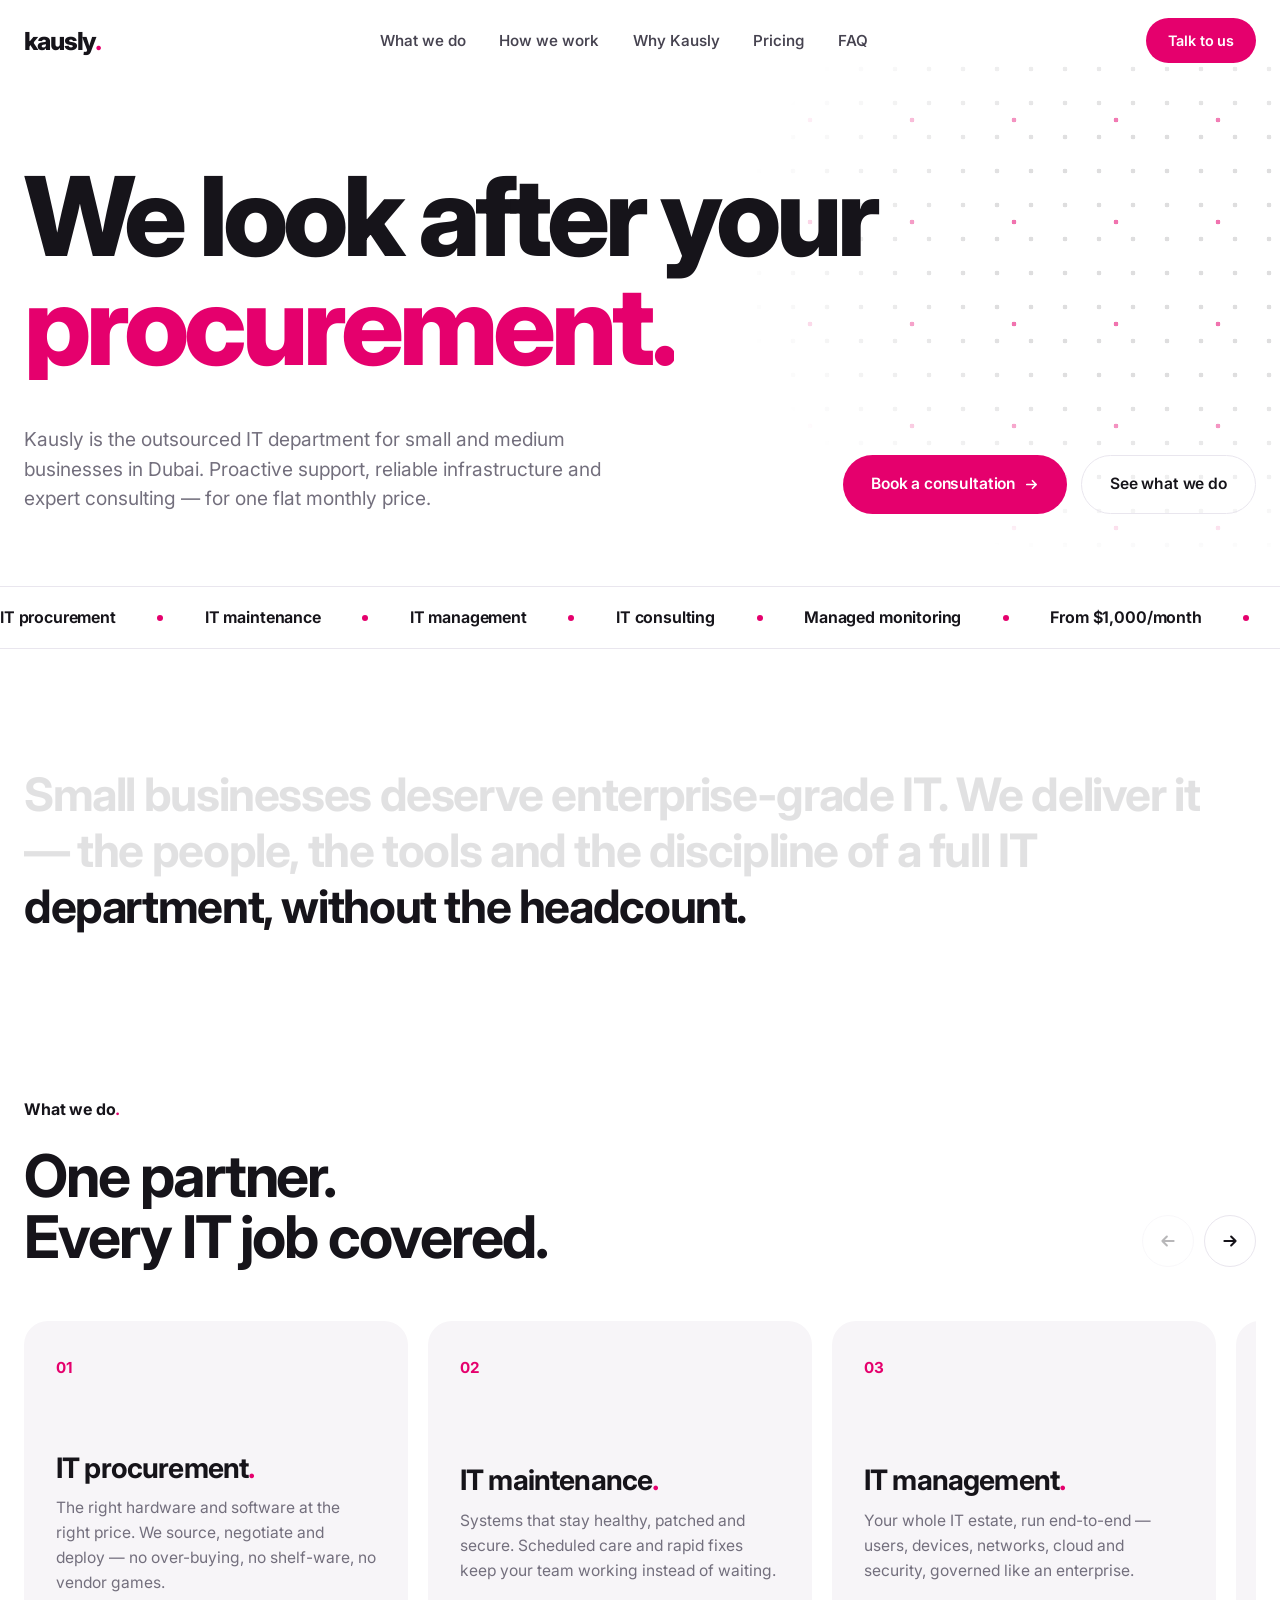
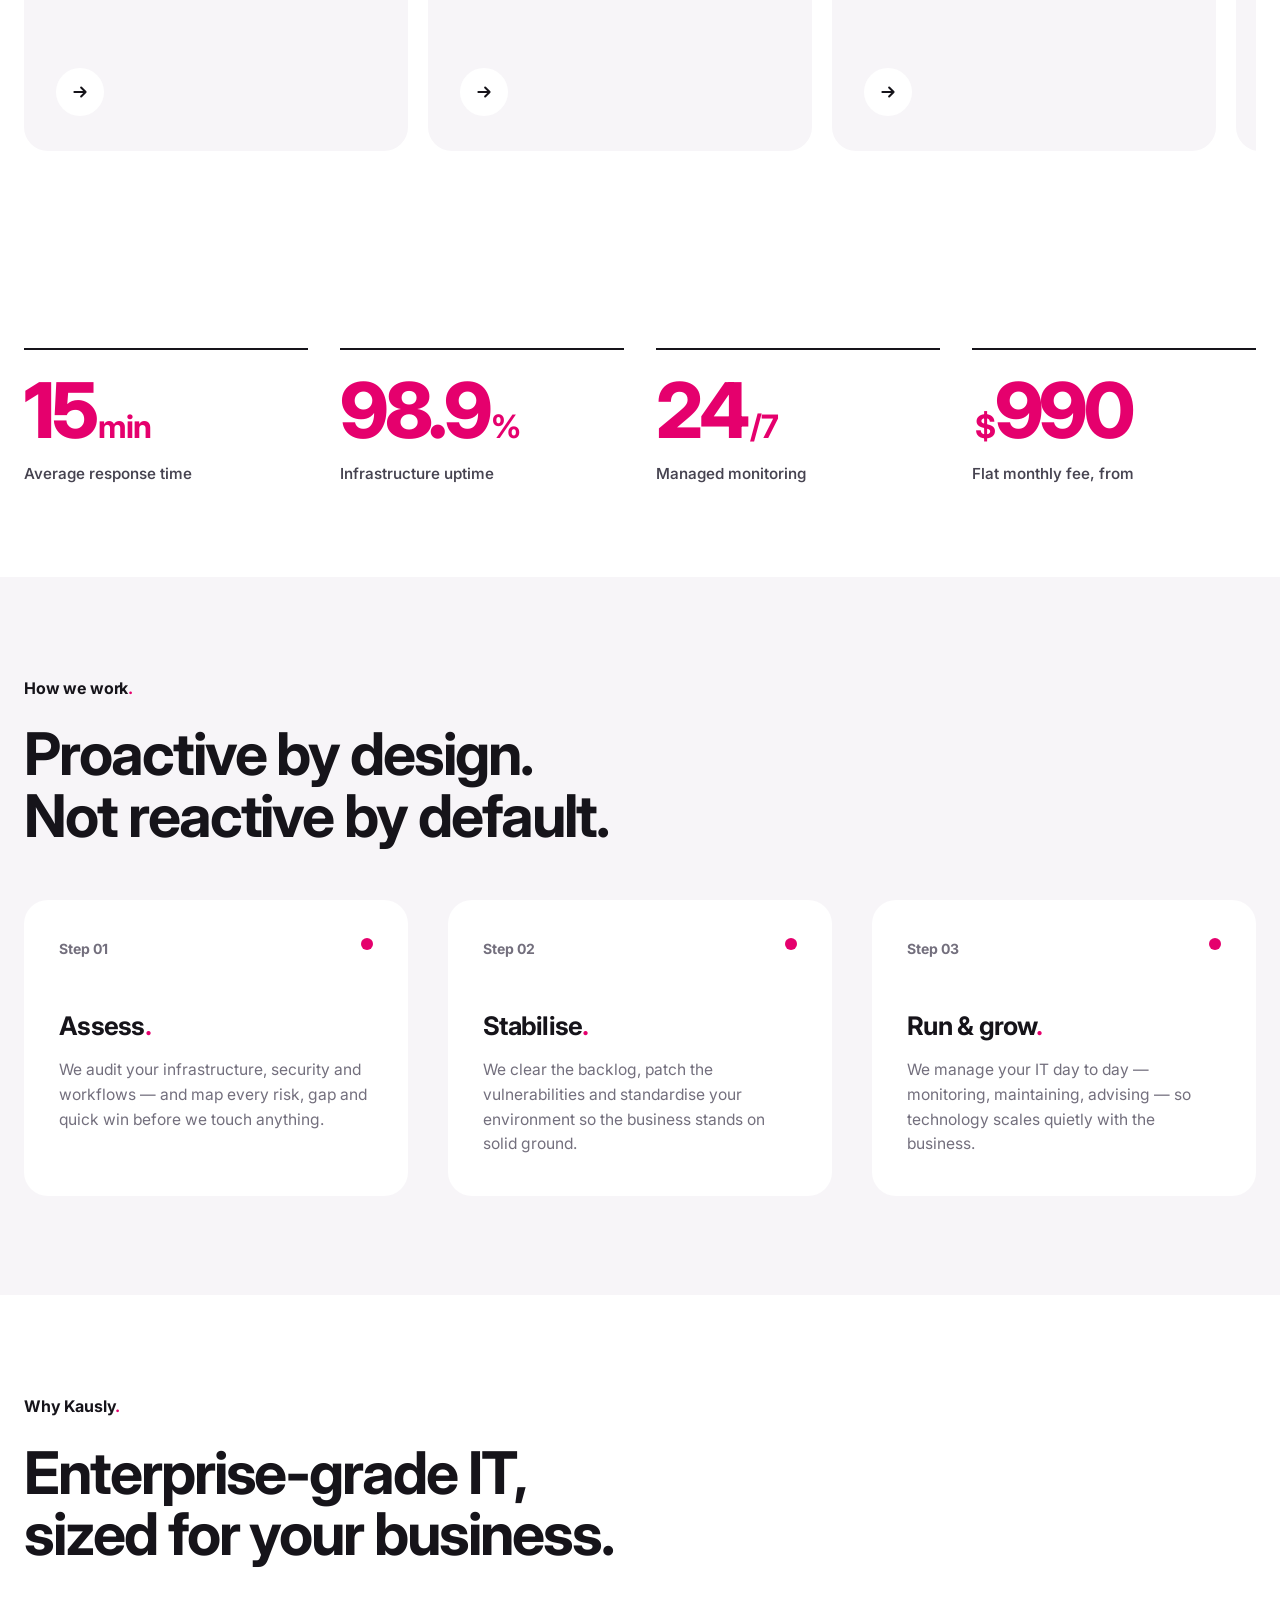
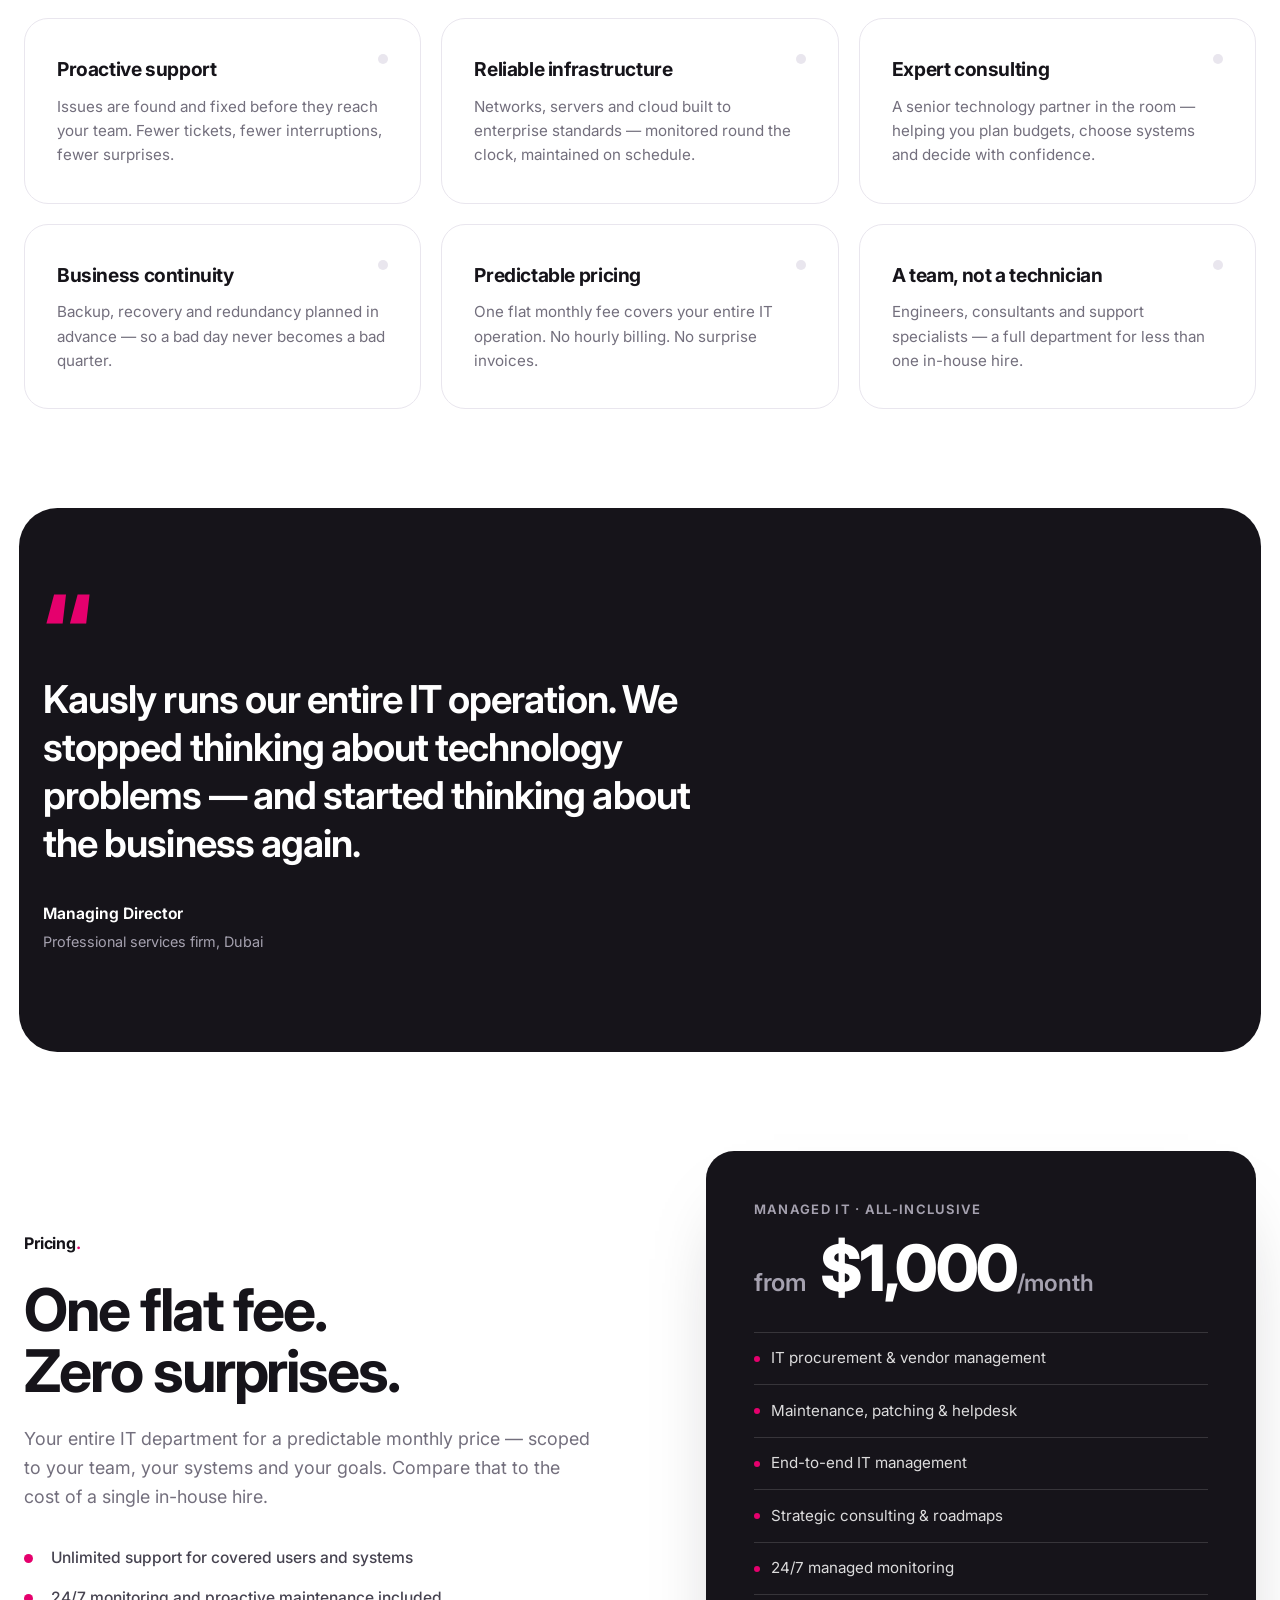
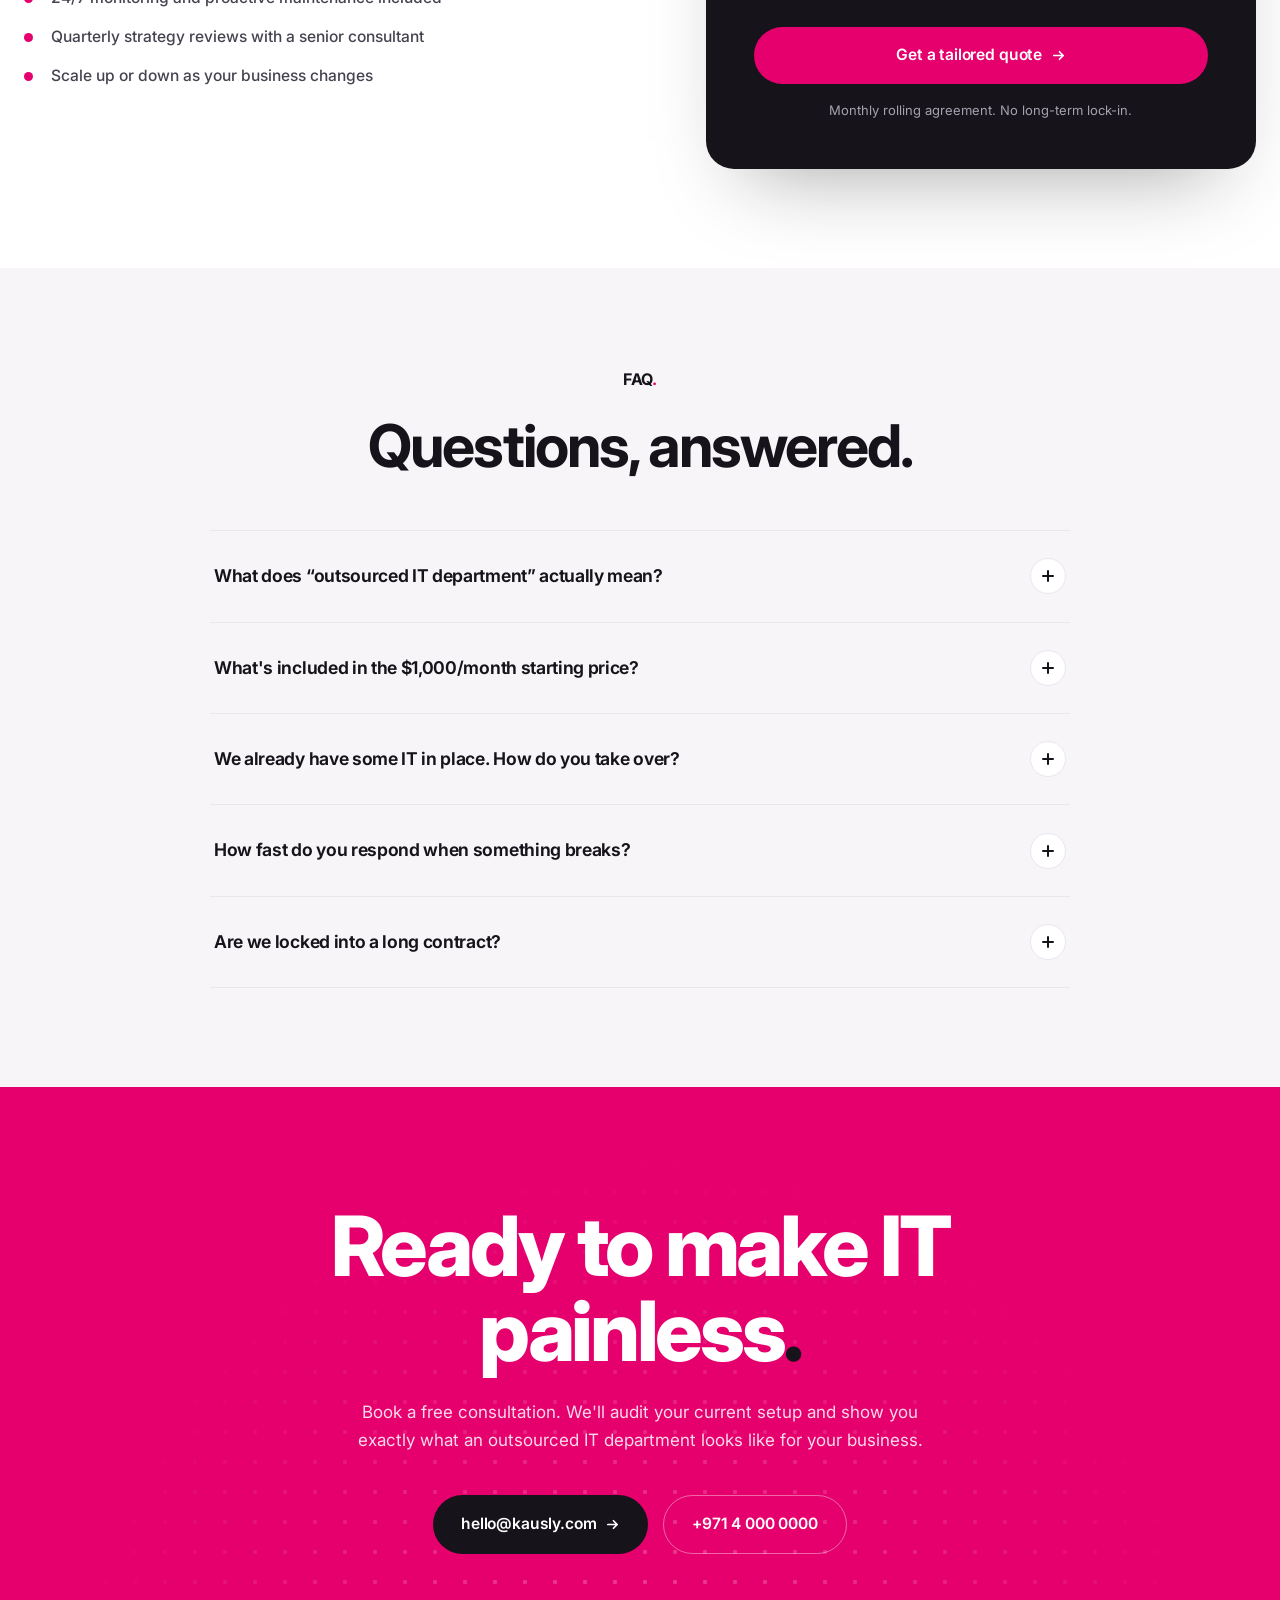
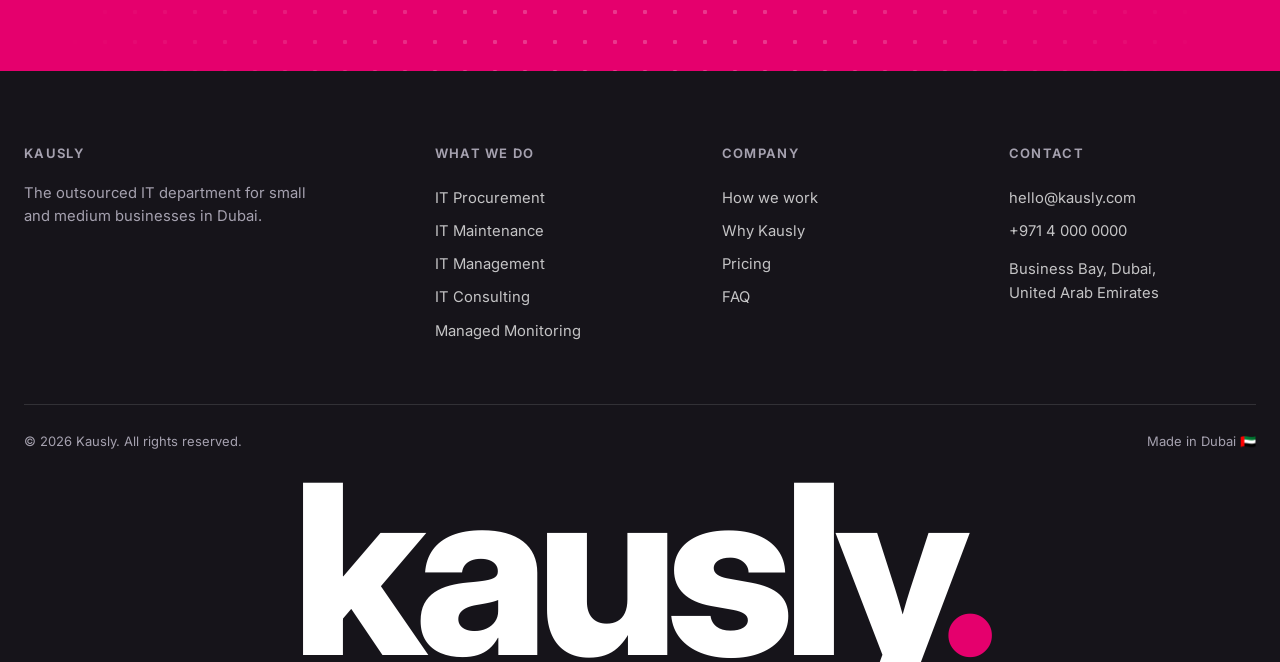
==== commit 213b2729: "Redesign site in the Likewize style: pink accent, bold type, dot motifs Rework the layout, voice and" ====
--- a/index.html
+++ b/index.html
@@ -3,38 +3,29 @@
 <head>
   <meta charset="UTF-8" />
   <meta name="viewport" content="width=device-width, initial-scale=1.0" />
-  <title>Kausly — Your Outsourced IT Department in Dubai</title>
-  <meta name="description" content="Kausly is the outsourced IT department for Dubai's small and medium businesses. Proactive support, reliable infrastructure and expert consulting — from $1,000/month." />
+  <title>Kausly — Every IT problem, handled.</title>
+  <meta name="description" content="Kausly is the outsourced IT department for small and medium businesses in Dubai. Procurement, maintenance, management, consulting and 24/7 monitoring — from $1,000/month." />
   <link rel="preconnect" href="https://fonts.googleapis.com" />
   <link rel="preconnect" href="https://fonts.gstatic.com" crossorigin />
-  <link href="https://fonts.googleapis.com/css2?family=Inter:wght@400;450;500;550;600&family=Instrument+Serif:ital@0;1&display=swap" rel="stylesheet" />
+  <link href="https://fonts.googleapis.com/css2?family=Inter:wght@400;500;600;700;800&display=swap" rel="stylesheet" />
   <link rel="stylesheet" href="styles.css" />
-  <link rel="icon" href="data:image/svg+xml,<svg xmlns='http://www.w3.org/2000/svg' viewBox='0 0 32 32'><rect width='32' height='32' rx='8' fill='%230E1424'/><path d='M10 8v16M10 16l9-8M10 16l9 8' stroke='white' stroke-width='2.6' stroke-linecap='round' stroke-linejoin='round' fill='none'/></svg>" />
+  <link rel="icon" href="data:image/svg+xml,<svg xmlns='http://www.w3.org/2000/svg' viewBox='0 0 32 32'><rect width='32' height='32' rx='16' fill='%23111016'/><circle cx='16' cy='22' r='5' fill='%23E5006D'/></svg>" />
 </head>
 <body>
 
   <!-- ============ NAV ============ -->
   <header class="nav" id="nav">
     <div class="container nav__inner">
-      <a href="#top" class="nav__logo" aria-label="Kausly home">
-        <svg width="26" height="26" viewBox="0 0 32 32" fill="none" aria-hidden="true">
-          <rect width="32" height="32" rx="8" fill="currentColor"/>
-          <path d="M10 8v16M10 16l9-8M10 16l9 8" stroke="#fff" stroke-width="2.6" stroke-linecap="round" stroke-linejoin="round"/>
-        </svg>
-        <span>Kausly</span>
-      </a>
+      <a href="#top" class="logo" aria-label="Kausly home">kausly<span class="logo__dot">.</span></a>
       <nav class="nav__links" id="navLinks" aria-label="Primary">
-        <a href="#services">Services</a>
-        <a href="#approach">Approach</a>
-        <a href="#why">Why Kausly</a>
+        <a href="#what-we-do">What we do</a>
+        <a href="#how-we-work">How we work</a>
+        <a href="#why-kausly">Why Kausly</a>
         <a href="#pricing">Pricing</a>
         <a href="#faq">FAQ</a>
       </nav>
       <div class="nav__actions">
-        <a href="#contact" class="btn btn--primary btn--sm">
-          <span>Book a consultation</span>
-          <svg class="btn__arrow" width="14" height="14" viewBox="0 0 16 16" fill="none" aria-hidden="true"><path d="M3 8h10M9 4l4 4-4 4" stroke="currentColor" stroke-width="1.6" stroke-linecap="round" stroke-linejoin="round"/></svg>
-        </a>
+        <a href="#contact" class="btn btn--pink btn--sm"><span>Talk to us</span></a>
         <button class="nav__toggle" id="navToggle" aria-label="Open menu" aria-expanded="false">
           <span></span><span></span>
         </button>
@@ -46,238 +37,219 @@
 
     <!-- ============ HERO ============ -->
     <section class="hero">
-      <div class="hero__glow" aria-hidden="true"></div>
-      <div class="container">
-        <p class="hero__eyebrow reveal-up" style="--d:0">
-          <span class="dot" aria-hidden="true"></span>
-          Managed IT services · Dubai, UAE
+      <div class="hero__dots" aria-hidden="true"></div>
+      <div class="container">
+        <h1 class="hero__title">
+          <span class="line-mask"><span class="line reveal-line" style="--d:0">We look after your</span></span>
+          <span class="line-mask"><span class="line reveal-line" style="--d:1"><span class="rotator" id="rotator" aria-label="IT services"><span class="rotator__word is-active">procurement.</span><span class="rotator__word">maintenance.</span><span class="rotator__word">monitoring.</span><span class="rotator__word">consulting.</span><span class="rotator__word">everything.</span></span></span></span>
+        </h1>
+        <div class="hero__row reveal-up" style="--d:3">
+          <p class="hero__sub">
+            Kausly is the outsourced IT department for small and medium
+            businesses in Dubai. Proactive support, reliable infrastructure
+            and expert consulting — for one flat monthly price.
+          </p>
+          <div class="hero__cta">
+            <a href="#contact" class="btn btn--pink">
+              <span>Book a consultation</span>
+              <svg class="btn__arrow" width="15" height="15" viewBox="0 0 16 16" fill="none" aria-hidden="true"><path d="M3 8h10M9 4l4 4-4 4" stroke="currentColor" stroke-width="1.8" stroke-linecap="round" stroke-linejoin="round"/></svg>
+            </a>
+            <a href="#what-we-do" class="btn btn--ghost"><span>See what we do</span></a>
+          </div>
+        </div>
+      </div>
+      <div class="hero__ticker reveal-up" style="--d:4" aria-hidden="true">
+        <div class="ticker__track">
+          <span>IT procurement</span><i></i><span>IT maintenance</span><i></i><span>IT management</span><i></i><span>IT consulting</span><i></i><span>Managed monitoring</span><i></i><span>From $1,000/month</span><i></i>
+          <span>IT procurement</span><i></i><span>IT maintenance</span><i></i><span>IT management</span><i></i><span>IT consulting</span><i></i><span>Managed monitoring</span><i></i><span>From $1,000/month</span><i></i>
+        </div>
+      </div>
+    </section>
+
+    <!-- ============ BIG STATEMENT ============ -->
+    <section class="statement">
+      <div class="container">
+        <p class="statement__text" id="statement">
+          Small businesses deserve enterprise-grade IT. We deliver it — the
+          people, the tools and the discipline of a full IT department,
+          without the headcount.
         </p>
-        <h1 class="hero__title">
-          <span class="line-mask"><span class="line reveal-line" style="--d:1">Your IT department.</span></span>
-          <span class="line-mask"><span class="line reveal-line" style="--d:2">Without <em>the overhead.</em></span></span>
-        </h1>
-        <p class="hero__sub reveal-up" style="--d:3">
-          Kausly is the outsourced IT partner for small and medium businesses —
-          proactive support, reliable infrastructure and expert consulting,
-          all for one predictable monthly price.
-        </p>
-        <div class="hero__cta reveal-up" style="--d:4">
-          <a href="#contact" class="btn btn--primary">
-            <span>Book a consultation</span>
-            <svg class="btn__arrow" width="15" height="15" viewBox="0 0 16 16" fill="none" aria-hidden="true"><path d="M3 8h10M9 4l4 4-4 4" stroke="currentColor" stroke-width="1.6" stroke-linecap="round" stroke-linejoin="round"/></svg>
-          </a>
-          <a href="#services" class="btn btn--ghost">
-            <span>Explore services</span>
-          </a>
-        </div>
-        <p class="hero__note reveal-up" style="--d:5">Plans from <strong>$1,000/month</strong> · No long-term lock-in</p>
-      </div>
-
-      <div class="container hero__stats" data-reveal>
-        <div class="stat" style="--i:0">
-          <span class="stat__value"><span data-count="15">0</span> min</span>
-          <span class="stat__label">Average response time</span>
-        </div>
-        <div class="stat" style="--i:1">
-          <span class="stat__value"><span data-count="99.9" data-decimals="1">0</span>%</span>
-          <span class="stat__label">Infrastructure uptime</span>
-        </div>
-        <div class="stat" style="--i:2">
-          <span class="stat__value">24/7</span>
-          <span class="stat__label">Managed monitoring</span>
-        </div>
-        <div class="stat" style="--i:3">
-          <span class="stat__value"><span data-count="100">0</span>%</span>
-          <span class="stat__label">Predictable pricing</span>
-        </div>
-      </div>
-    </section>
-
-    <!-- ============ TRUST BAR ============ -->
-    <section class="trust" aria-label="Industries we serve">
-      <div class="container">
-        <p class="trust__label" data-reveal>Trusted by growing teams across</p>
-      </div>
-      <div class="marquee" aria-hidden="true">
-        <div class="marquee__track">
-          <span>Professional Services</span><i></i>
-          <span>Real Estate</span><i></i>
-          <span>Healthcare</span><i></i>
-          <span>Logistics</span><i></i>
-          <span>Retail &amp; E-commerce</span><i></i>
-          <span>Financial Services</span><i></i>
-          <span>Hospitality</span><i></i>
-          <span>Legal</span><i></i>
-          <span>Professional Services</span><i></i>
-          <span>Real Estate</span><i></i>
-          <span>Healthcare</span><i></i>
-          <span>Logistics</span><i></i>
-          <span>Retail &amp; E-commerce</span><i></i>
-          <span>Financial Services</span><i></i>
-          <span>Hospitality</span><i></i>
-          <span>Legal</span><i></i>
-        </div>
-      </div>
-    </section>
-
-    <!-- ============ SERVICES ============ -->
-    <section class="section" id="services">
+      </div>
+    </section>
+
+    <!-- ============ WHAT WE DO ============ -->
+    <section class="section" id="what-we-do">
       <div class="container">
         <div class="section__head" data-reveal>
-          <p class="eyebrow" style="--i:0">Services</p>
-          <h2 class="h2" style="--i:1">Everything your business needs<br class="br-lg" /> from an IT department. <em>And more.</em></h2>
-          <p class="section__lede" style="--i:2">
-            One partner across the entire lifecycle of your technology —
-            from what you buy, to how it runs, to where it's going.
-          </p>
-        </div>
-
-        <div class="services">
-          <article class="service" data-reveal>
-            <div class="service__index">01</div>
-            <div class="service__body">
-              <h3>IT Procurement</h3>
-              <p>The right hardware and software, at the right price. We source, negotiate and deploy technology that fits your business — no over-buying, no shelf-ware, no vendor games.</p>
-            </div>
-            <div class="service__tags"><span>Vendor management</span><span>Licensing</span><span>Deployment</span></div>
-          </article>
-
-          <article class="service" data-reveal>
-            <div class="service__index">02</div>
-            <div class="service__body">
-              <h3>IT Maintenance</h3>
-              <p>Systems that stay healthy, patched and secure. Scheduled maintenance, rapid issue resolution and lifecycle care keep your team working instead of waiting.</p>
-            </div>
-            <div class="service__tags"><span>Patch management</span><span>Helpdesk</span><span>On-site support</span></div>
-          </article>
-
-          <article class="service" data-reveal>
-            <div class="service__index">03</div>
-            <div class="service__body">
-              <h3>IT Management</h3>
-              <p>Your entire IT estate, run end-to-end. Users, devices, networks, cloud and security — governed with the discipline of an enterprise IT department, sized for an SMB.</p>
-            </div>
-            <div class="service__tags"><span>Cloud &amp; networks</span><span>Security</span><span>User lifecycle</span></div>
-          </article>
-
-          <article class="service" data-reveal>
-            <div class="service__index">04</div>
-            <div class="service__body">
-              <h3>IT Consulting</h3>
-              <p>Senior technology guidance, on demand. Roadmaps, budgets, migrations and audits — strategic advice that aligns your technology with where your business is going.</p>
-            </div>
-            <div class="service__tags"><span>Strategy &amp; roadmaps</span><span>Audits</span><span>Migrations</span></div>
-          </article>
-
-          <article class="service" data-reveal>
-            <div class="service__index">05</div>
-            <div class="service__body">
-              <h3>Managed IT Monitoring</h3>
-              <p>Eyes on your infrastructure around the clock. We detect and resolve issues before they interrupt your business — most problems are fixed before you know they existed.</p>
-            </div>
-            <div class="service__tags"><span>24/7 monitoring</span><span>Alerting</span><span>Proactive resolution</span></div>
-          </article>
-        </div>
-      </div>
-    </section>
-
-    <!-- ============ APPROACH ============ -->
-    <section class="section section--dark" id="approach">
+          <div>
+            <p class="eyebrow" style="--i:0">What we do<span class="pink">.</span></p>
+            <h2 class="h2" style="--i:1">One partner.<br />Every IT job covered.</h2>
+          </div>
+          <div class="carousel__nav" style="--i:2">
+            <button class="carousel__btn" id="prevBtn" aria-label="Previous services">
+              <svg width="18" height="18" viewBox="0 0 16 16" fill="none" aria-hidden="true"><path d="M13 8H3M7 4L3 8l4 4" stroke="currentColor" stroke-width="1.8" stroke-linecap="round" stroke-linejoin="round"/></svg>
+            </button>
+            <button class="carousel__btn" id="nextBtn" aria-label="Next services">
+              <svg width="18" height="18" viewBox="0 0 16 16" fill="none" aria-hidden="true"><path d="M3 8h10M9 4l4 4-4 4" stroke="currentColor" stroke-width="1.8" stroke-linecap="round" stroke-linejoin="round"/></svg>
+            </button>
+          </div>
+        </div>
+      </div>
+
+      <div class="carousel" id="carousel" data-reveal>
+        <div class="carousel__track container" id="carouselTrack">
+          <article class="scard" style="--i:0">
+            <span class="scard__num">01</span>
+            <div>
+              <h3>IT procurement<span class="pink">.</span></h3>
+              <p>The right hardware and software at the right price. We source, negotiate and deploy — no over-buying, no shelf-ware, no vendor games.</p>
+            </div>
+            <span class="scard__arrow" aria-hidden="true">
+              <svg width="18" height="18" viewBox="0 0 16 16" fill="none"><path d="M3 8h10M9 4l4 4-4 4" stroke="currentColor" stroke-width="1.8" stroke-linecap="round" stroke-linejoin="round"/></svg>
+            </span>
+          </article>
+          <article class="scard" style="--i:1">
+            <span class="scard__num">02</span>
+            <div>
+              <h3>IT maintenance<span class="pink">.</span></h3>
+              <p>Systems that stay healthy, patched and secure. Scheduled care and rapid fixes keep your team working instead of waiting.</p>
+            </div>
+            <span class="scard__arrow" aria-hidden="true">
+              <svg width="18" height="18" viewBox="0 0 16 16" fill="none"><path d="M3 8h10M9 4l4 4-4 4" stroke="currentColor" stroke-width="1.8" stroke-linecap="round" stroke-linejoin="round"/></svg>
+            </span>
+          </article>
+          <article class="scard" style="--i:2">
+            <span class="scard__num">03</span>
+            <div>
+              <h3>IT management<span class="pink">.</span></h3>
+              <p>Your whole IT estate, run end-to-end — users, devices, networks, cloud and security, governed like an enterprise.</p>
+            </div>
+            <span class="scard__arrow" aria-hidden="true">
+              <svg width="18" height="18" viewBox="0 0 16 16" fill="none"><path d="M3 8h10M9 4l4 4-4 4" stroke="currentColor" stroke-width="1.8" stroke-linecap="round" stroke-linejoin="round"/></svg>
+            </span>
+          </article>
+          <article class="scard" style="--i:3">
+            <span class="scard__num">04</span>
+            <div>
+              <h3>IT consulting<span class="pink">.</span></h3>
+              <p>Senior technology guidance on demand — roadmaps, budgets, audits and migrations that point your tech where the business is going.</p>
+            </div>
+            <span class="scard__arrow" aria-hidden="true">
+              <svg width="18" height="18" viewBox="0 0 16 16" fill="none"><path d="M3 8h10M9 4l4 4-4 4" stroke="currentColor" stroke-width="1.8" stroke-linecap="round" stroke-linejoin="round"/></svg>
+            </span>
+          </article>
+          <article class="scard" style="--i:4">
+            <span class="scard__num">05</span>
+            <div>
+              <h3>Managed monitoring<span class="pink">.</span></h3>
+              <p>Eyes on your infrastructure 24/7. Most issues are found and fixed before anyone in your office notices.</p>
+            </div>
+            <span class="scard__arrow" aria-hidden="true">
+              <svg width="18" height="18" viewBox="0 0 16 16" fill="none"><path d="M3 8h10M9 4l4 4-4 4" stroke="currentColor" stroke-width="1.8" stroke-linecap="round" stroke-linejoin="round"/></svg>
+            </span>
+          </article>
+        </div>
+      </div>
+    </section>
+
+    <!-- ============ STATS ============ -->
+    <section class="stats">
+      <div class="container stats__grid" data-reveal>
+        <div class="bigstat" style="--i:0">
+          <span class="bigstat__value"><span data-count="15">0</span><em>min</em></span>
+          <span class="bigstat__label">Average response time</span>
+        </div>
+        <div class="bigstat" style="--i:1">
+          <span class="bigstat__value"><span data-count="99.9" data-decimals="1">0</span><em>%</em></span>
+          <span class="bigstat__label">Infrastructure uptime</span>
+        </div>
+        <div class="bigstat" style="--i:2">
+          <span class="bigstat__value">24<em>/7</em></span>
+          <span class="bigstat__label">Managed monitoring</span>
+        </div>
+        <div class="bigstat" style="--i:3">
+          <span class="bigstat__value"><em>$</em><span data-count="1000" data-group="1">0</span></span>
+          <span class="bigstat__label">Flat monthly fee, from</span>
+        </div>
+      </div>
+    </section>
+
+    <!-- ============ HOW WE WORK ============ -->
+    <section class="section section--tint" id="how-we-work">
       <div class="container">
         <div class="section__head" data-reveal>
-          <p class="eyebrow" style="--i:0">Our approach</p>
-          <h2 class="h2" style="--i:1">Proactive by design.<br /><em>Not reactive by default.</em></h2>
-          <p class="section__lede" style="--i:2">
-            Most IT providers wait for something to break. We build, monitor and
-            maintain your environment so that it rarely does.
-          </p>
-        </div>
-
+          <div>
+            <p class="eyebrow" style="--i:0">How we work<span class="pink">.</span></p>
+            <h2 class="h2" style="--i:1">Proactive by design.<br />Not reactive by default.</h2>
+          </div>
+        </div>
         <div class="steps" data-reveal>
           <div class="step" style="--i:0">
-            <span class="step__num">01</span>
-            <h3>Assess</h3>
-            <p>We audit your current infrastructure, security posture and workflows — and map every risk, gap and quick win before we touch anything.</p>
+            <span class="step__dot" aria-hidden="true"></span>
+            <span class="step__num">Step 01</span>
+            <h3>Assess<span class="pink">.</span></h3>
+            <p>We audit your infrastructure, security and workflows — and map every risk, gap and quick win before we touch anything.</p>
           </div>
           <div class="step" style="--i:1">
-            <span class="step__num">02</span>
-            <h3>Stabilise</h3>
-            <p>We resolve the backlog, patch the vulnerabilities and standardise your environment so your business stands on solid ground.</p>
+            <span class="step__dot" aria-hidden="true"></span>
+            <span class="step__num">Step 02</span>
+            <h3>Stabilise<span class="pink">.</span></h3>
+            <p>We clear the backlog, patch the vulnerabilities and standardise your environment so the business stands on solid ground.</p>
           </div>
           <div class="step" style="--i:2">
-            <span class="step__num">03</span>
-            <h3>Manage &amp; grow</h3>
-            <p>We run your IT day-to-day — monitoring, maintaining and advising — so your technology scales quietly alongside your business.</p>
+            <span class="step__dot" aria-hidden="true"></span>
+            <span class="step__num">Step 03</span>
+            <h3>Run &amp; grow<span class="pink">.</span></h3>
+            <p>We manage your IT day to day — monitoring, maintaining, advising — so technology scales quietly with the business.</p>
           </div>
         </div>
       </div>
     </section>
 
     <!-- ============ WHY KAUSLY ============ -->
-    <section class="section" id="why">
+    <section class="section" id="why-kausly">
       <div class="container">
         <div class="section__head" data-reveal>
-          <p class="eyebrow" style="--i:0">Why Kausly</p>
-          <h2 class="h2" style="--i:1">Enterprise-grade IT,<br class="br-lg" /> <em>sized for your business.</em></h2>
-        </div>
-
+          <div>
+            <p class="eyebrow" style="--i:0">Why Kausly<span class="pink">.</span></p>
+            <h2 class="h2" style="--i:1">Enterprise-grade IT,<br />sized for your business.</h2>
+          </div>
+        </div>
         <div class="grid-cards">
           <article class="card" data-reveal style="--i:0">
-            <div class="card__icon" aria-hidden="true">
-              <svg width="22" height="22" viewBox="0 0 24 24" fill="none"><path d="M12 3l7 3v5c0 4.5-3 8.5-7 10-4-1.5-7-5.5-7-10V6l7-3z" stroke="currentColor" stroke-width="1.6" stroke-linejoin="round"/><path d="M9 12l2 2 4-4" stroke="currentColor" stroke-width="1.6" stroke-linecap="round" stroke-linejoin="round"/></svg>
-            </div>
             <h3>Proactive support</h3>
             <p>Issues are found and fixed before they reach your team. Fewer tickets, fewer interruptions, fewer surprises.</p>
           </article>
-
           <article class="card" data-reveal style="--i:1">
-            <div class="card__icon" aria-hidden="true">
-              <svg width="22" height="22" viewBox="0 0 24 24" fill="none"><rect x="3" y="4" width="18" height="12" rx="2" stroke="currentColor" stroke-width="1.6"/><path d="M8 20h8M12 16v4" stroke="currentColor" stroke-width="1.6" stroke-linecap="round"/></svg>
-            </div>
             <h3>Reliable infrastructure</h3>
-            <p>Networks, servers and cloud built to enterprise standards — monitored around the clock and maintained on schedule.</p>
-          </article>
-
+            <p>Networks, servers and cloud built to enterprise standards — monitored round the clock, maintained on schedule.</p>
+          </article>
           <article class="card" data-reveal style="--i:2">
-            <div class="card__icon" aria-hidden="true">
-              <svg width="22" height="22" viewBox="0 0 24 24" fill="none"><path d="M12 8a4 4 0 100 8 4 4 0 000-8z" stroke="currentColor" stroke-width="1.6"/><path d="M12 2v2.5M12 19.5V22M22 12h-2.5M4.5 12H2M18.4 5.6l-1.8 1.8M7.4 16.6l-1.8 1.8M18.4 18.4l-1.8-1.8M7.4 7.4L5.6 5.6" stroke="currentColor" stroke-width="1.6" stroke-linecap="round"/></svg>
-            </div>
             <h3>Expert consulting</h3>
-            <p>A senior technology partner in the room — helping you plan budgets, choose systems and make decisions with confidence.</p>
-          </article>
-
+            <p>A senior technology partner in the room — helping you plan budgets, choose systems and decide with confidence.</p>
+          </article>
           <article class="card" data-reveal style="--i:3">
-            <div class="card__icon" aria-hidden="true">
-              <svg width="22" height="22" viewBox="0 0 24 24" fill="none"><path d="M4 17l5-5 4 3 7-8" stroke="currentColor" stroke-width="1.6" stroke-linecap="round" stroke-linejoin="round"/><path d="M15 7h5v5" stroke="currentColor" stroke-width="1.6" stroke-linecap="round" stroke-linejoin="round"/></svg>
-            </div>
             <h3>Business continuity</h3>
             <p>Backup, recovery and redundancy planned in advance — so a bad day never becomes a bad quarter.</p>
           </article>
-
           <article class="card" data-reveal style="--i:4">
-            <div class="card__icon" aria-hidden="true">
-              <svg width="22" height="22" viewBox="0 0 24 24" fill="none"><rect x="3" y="5" width="18" height="16" rx="2" stroke="currentColor" stroke-width="1.6"/><path d="M3 9h18M8 3v4M16 3v4" stroke="currentColor" stroke-width="1.6" stroke-linecap="round"/></svg>
-            </div>
             <h3>Predictable pricing</h3>
-            <p>One flat monthly fee covers your entire IT operation. Budget with certainty — no hourly billing, no surprise invoices.</p>
-          </article>
-
+            <p>One flat monthly fee covers your entire IT operation. No hourly billing. No surprise invoices.</p>
+          </article>
           <article class="card" data-reveal style="--i:5">
-            <div class="card__icon" aria-hidden="true">
-              <svg width="22" height="22" viewBox="0 0 24 24" fill="none"><circle cx="9" cy="8" r="3.5" stroke="currentColor" stroke-width="1.6"/><path d="M3 20c0-3.3 2.7-6 6-6s6 2.7 6 6" stroke="currentColor" stroke-width="1.6" stroke-linecap="round"/><path d="M16.5 4.6a3.5 3.5 0 010 6.8M18.5 14.5c1.9.9 3 2.9 3 5.5" stroke="currentColor" stroke-width="1.6" stroke-linecap="round"/></svg>
-            </div>
             <h3>A team, not a technician</h3>
-            <p>Engineers, consultants and support specialists — the depth of a full department for less than one in-house hire.</p>
+            <p>Engineers, consultants and support specialists — a full department for less than one in-house hire.</p>
           </article>
         </div>
       </div>
     </section>
 
     <!-- ============ QUOTE ============ -->
-    <section class="section section--quote">
+    <section class="section section--dark">
       <div class="container" data-reveal>
-        <blockquote class="quote" style="--i:0">
-          <p>“Kausly runs our entire IT operation. We stopped thinking about technology problems — and started thinking about the business again.”</p>
+        <p class="quote__mark pink" style="--i:0" aria-hidden="true">“</p>
+        <blockquote class="quote" style="--i:1">
+          <p>Kausly runs our entire IT operation. We stopped thinking about technology problems — and started thinking about the business again.</p>
           <footer>
             <span class="quote__name">Managing Director</span>
             <span class="quote__role">Professional services firm, Dubai</span>
@@ -287,88 +259,70 @@
     </section>
 
     <!-- ============ PRICING ============ -->
-    <section class="section section--tint" id="pricing">
-      <div class="container">
-        <div class="pricing">
-          <div class="pricing__copy" data-reveal>
-            <p class="eyebrow" style="--i:0">Pricing</p>
-            <h2 class="h2" style="--i:1">One flat fee.<br /><em>Zero surprises.</em></h2>
-            <p class="section__lede" style="--i:2">
-              Your entire IT department for a predictable monthly price —
-              scoped to your team, your systems and your goals. Compare that
-              to the cost of a single in-house hire.
-            </p>
-            <ul class="pricing__points" style="--i:3">
-              <li>Unlimited support for covered users and systems</li>
-              <li>24/7 monitoring and proactive maintenance included</li>
-              <li>Quarterly strategy reviews with a senior consultant</li>
-              <li>Scale up or down as your business changes</li>
-            </ul>
-          </div>
-
-          <div class="pricing__card" data-reveal style="--i:1">
-            <p class="pricing__label">Managed IT · All-inclusive</p>
-            <p class="pricing__price"><span class="pricing__from">from</span> $1,000<span class="pricing__per">/month</span></p>
-            <p class="pricing__desc">Everything your business needs to run on reliable, secure, well-managed technology.</p>
-            <ul class="pricing__list">
-              <li>IT procurement &amp; vendor management</li>
-              <li>Maintenance, patching &amp; helpdesk</li>
-              <li>End-to-end IT management</li>
-              <li>Strategic consulting &amp; roadmaps</li>
-              <li>24/7 managed monitoring</li>
-            </ul>
-            <a href="#contact" class="btn btn--primary btn--block">
-              <span>Get a tailored quote</span>
-              <svg class="btn__arrow" width="15" height="15" viewBox="0 0 16 16" fill="none" aria-hidden="true"><path d="M3 8h10M9 4l4 4-4 4" stroke="currentColor" stroke-width="1.6" stroke-linecap="round" stroke-linejoin="round"/></svg>
-            </a>
-            <p class="pricing__fine">Monthly rolling agreement. No long-term lock-in.</p>
-          </div>
+    <section class="section" id="pricing">
+      <div class="container pricing">
+        <div class="pricing__copy" data-reveal>
+          <p class="eyebrow" style="--i:0">Pricing<span class="pink">.</span></p>
+          <h2 class="h2" style="--i:1">One flat fee.<br />Zero surprises.</h2>
+          <p class="section__lede" style="--i:2">
+            Your entire IT department for a predictable monthly price — scoped
+            to your team, your systems and your goals. Compare that to the
+            cost of a single in-house hire.
+          </p>
+          <ul class="pricing__points" style="--i:3">
+            <li>Unlimited support for covered users and systems</li>
+            <li>24/7 monitoring and proactive maintenance included</li>
+            <li>Quarterly strategy reviews with a senior consultant</li>
+            <li>Scale up or down as your business changes</li>
+          </ul>
+        </div>
+        <div class="pricing__card" data-reveal style="--i:1">
+          <p class="pricing__label">Managed IT · All-inclusive</p>
+          <p class="pricing__price"><span class="pricing__from">from</span> $1,000<span class="pricing__per">/month</span></p>
+          <ul class="pricing__list">
+            <li>IT procurement &amp; vendor management</li>
+            <li>Maintenance, patching &amp; helpdesk</li>
+            <li>End-to-end IT management</li>
+            <li>Strategic consulting &amp; roadmaps</li>
+            <li>24/7 managed monitoring</li>
+          </ul>
+          <a href="#contact" class="btn btn--pink btn--block">
+            <span>Get a tailored quote</span>
+            <svg class="btn__arrow" width="15" height="15" viewBox="0 0 16 16" fill="none" aria-hidden="true"><path d="M3 8h10M9 4l4 4-4 4" stroke="currentColor" stroke-width="1.8" stroke-linecap="round" stroke-linejoin="round"/></svg>
+          </a>
+          <p class="pricing__fine">Monthly rolling agreement. No long-term lock-in.</p>
         </div>
       </div>
     </section>
 
     <!-- ============ FAQ ============ -->
-    <section class="section" id="faq">
+    <section class="section section--tint" id="faq">
       <div class="container container--narrow">
-        <div class="section__head" data-reveal>
-          <p class="eyebrow" style="--i:0">FAQ</p>
-          <h2 class="h2" style="--i:1">Questions, <em>answered.</em></h2>
-        </div>
-
+        <div class="section__head section__head--center" data-reveal>
+          <div>
+            <p class="eyebrow" style="--i:0">FAQ<span class="pink">.</span></p>
+            <h2 class="h2" style="--i:1">Questions, answered.</h2>
+          </div>
+        </div>
         <div class="faq" data-reveal>
           <details class="faq__item" style="--i:0">
-            <summary>
-              <span>What does “outsourced IT department” actually mean?</span>
-              <span class="faq__icon" aria-hidden="true"></span>
-            </summary>
-            <div class="faq__answer"><p>We take full ownership of your technology — procurement, maintenance, management, monitoring and strategy — exactly as an in-house IT team would, for a fraction of the cost. Your team gets one point of contact for everything IT.</p></div>
+            <summary><span>What does “outsourced IT department” actually mean?</span><span class="faq__icon" aria-hidden="true"></span></summary>
+            <div class="faq__answer"><p>We take full ownership of your technology — procurement, maintenance, management, monitoring and strategy — exactly as an in-house IT team would, for a fraction of the cost. One point of contact for everything IT.</p></div>
           </details>
           <details class="faq__item" style="--i:1">
-            <summary>
-              <span>What's included in the $1,000/month starting price?</span>
-              <span class="faq__icon" aria-hidden="true"></span>
-            </summary>
-            <div class="faq__answer"><p>All five services — procurement, maintenance, management, consulting and 24/7 monitoring — scoped to a small team. Your exact fee depends on the number of users and systems we cover, and it stays flat month to month.</p></div>
+            <summary><span>What's included in the $1,000/month starting price?</span><span class="faq__icon" aria-hidden="true"></span></summary>
+            <div class="faq__answer"><p>All five services — procurement, maintenance, management, consulting and 24/7 monitoring — scoped to a small team. Your exact fee depends on the users and systems we cover, and it stays flat month to month.</p></div>
           </details>
           <details class="faq__item" style="--i:2">
-            <summary>
-              <span>We already have some IT in place. How do you take over?</span>
-              <span class="faq__icon" aria-hidden="true"></span>
-            </summary>
-            <div class="faq__answer"><p>Onboarding starts with a full audit of your environment. We document everything, stabilise what's fragile, and transition management without disrupting your team — typically within two to four weeks.</p></div>
+            <summary><span>We already have some IT in place. How do you take over?</span><span class="faq__icon" aria-hidden="true"></span></summary>
+            <div class="faq__answer"><p>Onboarding starts with a full audit of your environment. We document everything, stabilise what's fragile and transition management without disrupting your team — typically within two to four weeks.</p></div>
           </details>
           <details class="faq__item" style="--i:3">
-            <summary>
-              <span>How fast do you respond when something breaks?</span>
-              <span class="faq__icon" aria-hidden="true"></span>
-            </summary>
+            <summary><span>How fast do you respond when something breaks?</span><span class="faq__icon" aria-hidden="true"></span></summary>
             <div class="faq__answer"><p>Our average response time is 15 minutes, and most issues are caught by our monitoring before anyone notices. Critical incidents are worked continuously until resolved.</p></div>
           </details>
           <details class="faq__item" style="--i:4">
-            <summary>
-              <span>Are we locked into a long contract?</span>
-              <span class="faq__icon" aria-hidden="true"></span>
-            </summary>
+            <summary><span>Are we locked into a long contract?</span><span class="faq__icon" aria-hidden="true"></span></summary>
             <div class="faq__answer"><p>No. We work on a monthly rolling agreement. We'd rather earn your business every month than lock you into a term — and our clients stay because it works.</p></div>
           </details>
         </div>
@@ -376,19 +330,20 @@
     </section>
 
     <!-- ============ CTA ============ -->
-    <section class="section section--cta" id="contact">
+    <section class="cta" id="contact">
+      <div class="cta__dots" aria-hidden="true"></div>
       <div class="container" data-reveal>
-        <h2 class="cta__title" style="--i:0">Ready to stop worrying<br />about IT?</h2>
+        <h2 class="cta__title" style="--i:0">Ready to make IT<br />painless<span>.</span></h2>
         <p class="cta__sub" style="--i:1">
           Book a free consultation. We'll audit your current setup and show you
-          exactly what an outsourced IT department would look like for your business.
+          exactly what an outsourced IT department looks like for your business.
         </p>
         <div class="cta__actions" style="--i:2">
-          <a href="mailto:hello@kausly.com" class="btn btn--light">
+          <a href="mailto:hello@kausly.com" class="btn btn--dark">
             <span>hello@kausly.com</span>
-            <svg class="btn__arrow" width="15" height="15" viewBox="0 0 16 16" fill="none" aria-hidden="true"><path d="M3 8h10M9 4l4 4-4 4" stroke="currentColor" stroke-width="1.6" stroke-linecap="round" stroke-linejoin="round"/></svg>
+            <svg class="btn__arrow" width="15" height="15" viewBox="0 0 16 16" fill="none" aria-hidden="true"><path d="M3 8h10M9 4l4 4-4 4" stroke="currentColor" stroke-width="1.8" stroke-linecap="round" stroke-linejoin="round"/></svg>
           </a>
-          <a href="tel:+97140000000" class="btn btn--outline-light"><span>+971 4 000 0000</span></a>
+          <a href="tel:+97140000000" class="btn btn--outline-dark"><span>+971 4 000 0000</span></a>
         </div>
       </div>
     </section>
@@ -398,28 +353,22 @@
   <!-- ============ FOOTER ============ -->
   <footer class="footer">
     <div class="container footer__inner">
-      <div class="footer__brand">
-        <a href="#top" class="nav__logo" aria-label="Kausly home">
-          <svg width="26" height="26" viewBox="0 0 32 32" fill="none" aria-hidden="true">
-            <rect width="32" height="32" rx="8" fill="currentColor"/>
-            <path d="M10 8v16M10 16l9-8M10 16l9 8" stroke="#fff" stroke-width="2.6" stroke-linecap="round" stroke-linejoin="round"/>
-          </svg>
-          <span>Kausly</span>
-        </a>
-        <p>The outsourced IT department for small and medium businesses in Dubai.</p>
+      <div class="footer__col footer__col--brand">
+        <p class="footer__head">Kausly</p>
+        <p class="footer__desc">The outsourced IT department for small and medium businesses in Dubai.</p>
       </div>
       <div class="footer__col">
-        <p class="footer__head">Services</p>
-        <a href="#services">IT Procurement</a>
-        <a href="#services">IT Maintenance</a>
-        <a href="#services">IT Management</a>
-        <a href="#services">IT Consulting</a>
-        <a href="#services">Managed Monitoring</a>
+        <p class="footer__head">What we do</p>
+        <a href="#what-we-do">IT Procurement</a>
+        <a href="#what-we-do">IT Maintenance</a>
+        <a href="#what-we-do">IT Management</a>
+        <a href="#what-we-do">IT Consulting</a>
+        <a href="#what-we-do">Managed Monitoring</a>
       </div>
       <div class="footer__col">
         <p class="footer__head">Company</p>
-        <a href="#approach">Approach</a>
-        <a href="#why">Why Kausly</a>
+        <a href="#how-we-work">How we work</a>
+        <a href="#why-kausly">Why Kausly</a>
         <a href="#pricing">Pricing</a>
         <a href="#faq">FAQ</a>
       </div>
@@ -427,13 +376,16 @@
         <p class="footer__head">Contact</p>
         <a href="mailto:hello@kausly.com">hello@kausly.com</a>
         <a href="tel:+97140000000">+971 4 000 0000</a>
-        <p class="footer__addr">Business Bay,<br />Dubai, United Arab Emirates</p>
+        <p class="footer__addr">Business Bay, Dubai,<br />United Arab Emirates</p>
       </div>
     </div>
-    <div class="container footer__bottom">
+    <div class="container footer__meta">
       <p>© 2026 Kausly. All rights reserved.</p>
       <p>Made in Dubai 🇦🇪</p>
     </div>
+    <div class="footer__wordmark" aria-hidden="true">
+      <span data-reveal style="--i:0">kausly<i class="pink">.</i></span>
+    </div>
   </footer>
 
   <script src="script.js"></script>
--- a/styles.css
+++ b/styles.css
@@ -1,22 +1,23 @@
 /* ============================================================
-   Kausly — premium light aesthetic
+   Kausly — Likewize-style design system
+   White base · near-black type · hot pink accent · dot motifs
    ============================================================ */
 
 :root {
-  --bg: #f7f7f4;
-  --surface: #ffffff;
-  --ink: #101319;
-  --ink-soft: #3d4350;
-  --muted: #6b7280;
-  --line: #e6e5df;
-  --accent: #2b55e0;
-  --accent-ink: #1e3fae;
-  --dark: #0e1118;
-  --dark-soft: #a3aab8;
-  --radius: 18px;
+  --bg: #ffffff;
+  --tint: #f7f5f8;
+  --ink: #16141a;
+  --ink-soft: #464350;
+  --muted: #736f7d;
+  --line: #e9e6ee;
+  --pink: #e5006d;
+  --pink-deep: #c00058;
+  --pink-soft: #fde8f1;
+  --dark: #16141a;
+  --dark-soft: #a5a1af;
+  --radius: 24px;
   --ease: cubic-bezier(0.22, 1, 0.36, 1);
   --font: "Inter", -apple-system, BlinkMacSystemFont, "Segoe UI", sans-serif;
-  --serif: "Instrument Serif", Georgia, serif;
 }
 
 * { margin: 0; padding: 0; box-sizing: border-box; }
@@ -34,51 +35,42 @@
   overflow-x: hidden;
 }
 
-::selection { background: rgba(43, 85, 224, 0.14); }
+::selection { background: rgba(229, 0, 109, 0.15); }
 
 img, svg { display: block; }
 a { color: inherit; text-decoration: none; }
 
 .container {
-  width: min(1160px, 100% - 3rem);
+  width: min(1240px, 100% - 3rem);
   margin-inline: auto;
 }
-.container--narrow { width: min(820px, 100% - 3rem); }
-
-em {
-  font-family: var(--serif);
-  font-style: italic;
-  font-weight: 400;
-  letter-spacing: 0;
-}
+.container--narrow { width: min(860px, 100% - 3rem); }
+
+.pink { color: var(--pink); }
 
 /* ============ Typography ============ */
 
 .h2 {
-  font-size: clamp(2.1rem, 4.4vw, 3.4rem);
-  line-height: 1.08;
-  letter-spacing: -0.03em;
-  font-weight: 550;
+  font-size: clamp(2.2rem, 4.6vw, 3.8rem);
+  line-height: 1.04;
+  letter-spacing: -0.035em;
+  font-weight: 700;
 }
 
 .eyebrow {
-  font-size: 0.8125rem;
-  font-weight: 550;
-  letter-spacing: 0.12em;
-  text-transform: uppercase;
-  color: var(--accent);
-  margin-bottom: 1.25rem;
+  font-size: 1rem;
+  font-weight: 700;
+  letter-spacing: -0.01em;
+  color: var(--ink);
+  margin-bottom: 1.4rem;
 }
 
 .section__lede {
-  max-width: 34em;
+  max-width: 32em;
   color: var(--muted);
   font-size: clamp(1.0625rem, 1.4vw, 1.1875rem);
   margin-top: 1.5rem;
 }
-
-.br-lg { display: none; }
-@media (min-width: 720px) { .br-lg { display: inline; } }
 
 /* ============ Buttons ============ */
 
@@ -86,10 +78,10 @@
   display: inline-flex;
   align-items: center;
   gap: 0.55rem;
-  padding: 0.95rem 1.6rem;
+  padding: 1rem 1.75rem;
   border-radius: 999px;
-  font-size: 0.95rem;
-  font-weight: 550;
+  font-size: 0.975rem;
+  font-weight: 600;
   letter-spacing: -0.01em;
   transition: background 0.35s var(--ease), color 0.35s var(--ease),
               border-color 0.35s var(--ease), transform 0.35s var(--ease),
@@ -100,43 +92,36 @@
 .btn__arrow { transition: transform 0.35s var(--ease); }
 .btn:hover .btn__arrow { transform: translateX(4px); }
 
-.btn--primary {
-  background: var(--ink);
+.btn--pink {
+  background: var(--pink);
   color: #fff;
-  box-shadow: 0 1px 2px rgba(16, 19, 25, 0.12);
-}
-.btn--primary:hover {
-  background: var(--accent);
-  box-shadow: 0 10px 30px -8px rgba(43, 85, 224, 0.45);
+}
+.btn--pink:hover {
+  background: var(--pink-deep);
   transform: translateY(-2px);
+  box-shadow: 0 12px 32px -10px rgba(229, 0, 109, 0.5);
 }
 
 .btn--ghost {
   background: transparent;
   color: var(--ink);
-  border: 1px solid var(--line);
-}
-.btn--ghost:hover {
-  border-color: var(--ink);
+  border: 1.5px solid var(--line);
+}
+.btn--ghost:hover { border-color: var(--ink); transform: translateY(-2px); }
+
+.btn--dark { background: var(--ink); color: #fff; }
+.btn--dark:hover {
   transform: translateY(-2px);
-}
-
-.btn--light { background: #fff; color: var(--ink); }
-.btn--light:hover {
-  transform: translateY(-2px);
-  box-shadow: 0 12px 34px -10px rgba(0, 0, 0, 0.5);
-}
-
-.btn--outline-light {
-  color: #fff;
-  border: 1px solid rgba(255, 255, 255, 0.28);
-}
-.btn--outline-light:hover {
-  border-color: #fff;
-  transform: translateY(-2px);
-}
-
-.btn--sm { padding: 0.65rem 1.2rem; font-size: 0.875rem; }
+  box-shadow: 0 12px 32px -12px rgba(0, 0, 0, 0.45);
+}
+
+.btn--outline-dark {
+  color: var(--ink);
+  border: 1.5px solid rgba(22, 20, 26, 0.25);
+}
+.btn--outline-dark:hover { border-color: var(--ink); transform: translateY(-2px); }
+
+.btn--sm { padding: 0.7rem 1.35rem; font-size: 0.9rem; }
 .btn--block { width: 100%; justify-content: center; }
 
 /* ============ Nav ============ */
@@ -145,15 +130,15 @@
   position: fixed;
   inset: 0 0 auto 0;
   z-index: 100;
-  padding: 1.1rem 0;
+  padding: 1.15rem 0;
   transition: padding 0.4s var(--ease), background 0.4s var(--ease),
               box-shadow 0.4s var(--ease);
 }
 .nav.is-scrolled {
   padding: 0.7rem 0;
-  background: rgba(247, 247, 244, 0.82);
-  -webkit-backdrop-filter: blur(14px);
-  backdrop-filter: blur(14px);
+  background: rgba(255, 255, 255, 0.86);
+  -webkit-backdrop-filter: blur(16px);
+  backdrop-filter: blur(16px);
   box-shadow: 0 1px 0 var(--line);
 }
 
@@ -164,23 +149,19 @@
   gap: 1.5rem;
 }
 
-.nav__logo {
-  display: inline-flex;
-  align-items: center;
-  gap: 0.6rem;
-  font-weight: 600;
-  font-size: 1.15rem;
-  letter-spacing: -0.02em;
+.logo {
+  font-size: 1.55rem;
+  font-weight: 800;
+  letter-spacing: -0.045em;
   color: var(--ink);
-}
-
-.nav__links {
-  display: flex;
-  gap: 2rem;
-}
+  line-height: 1;
+}
+.logo__dot { color: var(--pink); }
+
+.nav__links { display: flex; gap: 2.1rem; }
 .nav__links a {
-  font-size: 0.925rem;
-  font-weight: 500;
+  font-size: 0.95rem;
+  font-weight: 550;
   color: var(--ink-soft);
   position: relative;
   padding: 0.25rem 0;
@@ -189,16 +170,15 @@
 .nav__links a::after {
   content: "";
   position: absolute;
-  left: 0; bottom: 0;
-  width: 100%;
-  height: 1.5px;
-  background: var(--ink);
-  transform: scaleX(0);
-  transform-origin: right;
-  transition: transform 0.4s var(--ease);
+  left: 50%; bottom: -2px;
+  width: 5px; height: 5px;
+  border-radius: 50%;
+  background: var(--pink);
+  transform: translateX(-50%) scale(0);
+  transition: transform 0.35s var(--ease);
 }
 .nav__links a:hover { color: var(--ink); }
-.nav__links a:hover::after { transform: scaleX(1); transform-origin: left; }
+.nav__links a:hover::after { transform: translateX(-50%) scale(1); }
 
 .nav__actions { display: flex; align-items: center; gap: 0.9rem; }
 
@@ -206,28 +186,25 @@
   display: none;
   flex-direction: column;
   justify-content: center;
+  align-items: center;
   gap: 5px;
-  width: 40px; height: 40px;
+  width: 42px; height: 42px;
   background: none;
-  border: 1px solid var(--line);
+  border: 1.5px solid var(--line);
   border-radius: 50%;
   cursor: pointer;
-  align-items: center;
 }
 .nav__toggle span {
   display: block;
-  width: 16px; height: 1.6px;
+  width: 16px; height: 2px;
+  border-radius: 2px;
   background: var(--ink);
   transition: transform 0.35s var(--ease);
 }
-.nav__toggle[aria-expanded="true"] span:first-child { transform: translateY(3.3px) rotate(45deg); }
-.nav__toggle[aria-expanded="true"] span:last-child { transform: translateY(-3.3px) rotate(-45deg); }
-
-@media (max-width: 560px) {
-  .nav__actions .btn--primary { display: none; }
-}
-
-@media (max-width: 860px) {
+.nav__toggle[aria-expanded="true"] span:first-child { transform: translateY(3.5px) rotate(45deg); }
+.nav__toggle[aria-expanded="true"] span:last-child { transform: translateY(-3.5px) rotate(-45deg); }
+
+@media (max-width: 880px) {
   .nav__toggle { display: flex; }
   .nav__links {
     position: fixed;
@@ -242,237 +219,286 @@
     z-index: -1;
   }
   .nav__links.is-open { transform: translateY(0); }
-  .nav__links a { font-size: 1.3rem; font-weight: 550; letter-spacing: -0.02em; }
+  .nav__links a { font-size: 1.35rem; font-weight: 650; letter-spacing: -0.02em; }
+}
+@media (max-width: 560px) {
+  .nav__actions .btn--pink { display: none; }
 }
 
 /* ============ Hero ============ */
 
 .hero {
   position: relative;
-  padding: clamp(9rem, 16vh, 12rem) 0 clamp(4rem, 8vh, 6rem);
+  padding-top: clamp(9rem, 18vh, 13rem);
   overflow: hidden;
 }
 
-.hero__glow {
+/* Animated dot grid — the Likewize-style dotted motif */
+.hero__dots {
   position: absolute;
-  top: -30%;
-  right: -15%;
-  width: 60vw;
-  height: 60vw;
-  max-width: 900px;
-  max-height: 900px;
-  background: radial-gradient(circle at center,
-    rgba(43, 85, 224, 0.08) 0%,
-    rgba(43, 85, 224, 0.03) 40%,
-    transparent 70%);
+  top: 8%; right: -4%;
+  width: min(46vw, 620px);
+  aspect-ratio: 1.15;
+  background-image: radial-gradient(circle, rgba(22, 20, 26, 0.14) 2.2px, transparent 2.6px);
+  background-size: 34px 34px;
+  -webkit-mask-image: radial-gradient(ellipse at 70% 40%, #000 30%, transparent 72%);
+  mask-image: radial-gradient(ellipse at 70% 40%, #000 30%, transparent 72%);
+  animation: dotsDrift 14s ease-in-out infinite alternate;
   pointer-events: none;
 }
-
-.hero__eyebrow {
-  display: inline-flex;
-  align-items: center;
-  gap: 0.6rem;
-  font-size: 0.875rem;
-  font-weight: 500;
-  color: var(--muted);
-  border: 1px solid var(--line);
-  background: var(--surface);
-  padding: 0.45rem 1rem;
-  border-radius: 999px;
-  margin-bottom: 2.2rem;
-}
-.dot {
-  width: 7px; height: 7px;
-  border-radius: 50%;
-  background: #22c55e;
-  box-shadow: 0 0 0 3px rgba(34, 197, 94, 0.18);
-  animation: pulse 2.4s ease-in-out infinite;
-}
-@keyframes pulse {
-  0%, 100% { box-shadow: 0 0 0 3px rgba(34, 197, 94, 0.18); }
-  50% { box-shadow: 0 0 0 6px rgba(34, 197, 94, 0.06); }
+.hero__dots::after {
+  content: "";
+  position: absolute;
+  inset: 0;
+  background-image: radial-gradient(circle, rgba(229, 0, 109, 0.55) 2.2px, transparent 2.6px);
+  background-size: 102px 102px;
+  background-position: 17px 17px;
+  animation: dotsPulse 4s ease-in-out infinite;
+}
+@keyframes dotsDrift {
+  from { transform: translate(0, 0); }
+  to { transform: translate(-26px, 20px); }
+}
+@keyframes dotsPulse {
+  0%, 100% { opacity: 0.35; }
+  50% { opacity: 1; }
 }
 
 .hero__title {
-  font-size: clamp(2.9rem, 7.2vw, 5.6rem);
-  line-height: 1.02;
-  letter-spacing: -0.035em;
-  font-weight: 550;
-  max-width: 14em;
-}
-
-.line-mask { display: block; overflow: hidden; padding-bottom: 0.08em; margin-bottom: -0.08em; }
+  position: relative;
+  font-size: clamp(3rem, 8.6vw, 7rem);
+  line-height: 0.99;
+  letter-spacing: -0.045em;
+  font-weight: 800;
+}
+
+.line-mask { display: block; overflow: hidden; padding-bottom: 0.1em; margin-bottom: -0.1em; }
 .line { display: block; }
 
+/* Rotating word */
+.rotator {
+  display: inline-grid;
+  vertical-align: top;
+  overflow: hidden;
+}
+.rotator__word {
+  grid-area: 1 / 1;
+  opacity: 0;
+  transform: translateY(105%);
+  transition: transform 0.75s var(--ease), opacity 0.5s var(--ease);
+  color: var(--pink);
+  will-change: transform;
+}
+.rotator__word.is-active { opacity: 1; transform: translateY(0); }
+.rotator__word.is-leaving { opacity: 0; transform: translateY(-105%); }
+
+.hero__row {
+  display: flex;
+  align-items: flex-end;
+  justify-content: space-between;
+  gap: 3rem;
+  margin-top: clamp(2.2rem, 5vh, 3.5rem);
+  flex-wrap: wrap;
+}
 .hero__sub {
-  max-width: 34em;
-  margin-top: 2rem;
-  font-size: clamp(1.1rem, 1.6vw, 1.3rem);
+  max-width: 32em;
+  font-size: clamp(1.1rem, 1.5vw, 1.25rem);
   color: var(--muted);
   line-height: 1.55;
 }
-
-.hero__cta {
+.hero__cta { display: flex; flex-wrap: wrap; gap: 0.9rem; }
+
+/* Hero bottom ticker */
+.hero__ticker {
+  margin-top: clamp(3.5rem, 8vh, 5.5rem);
+  border-top: 1.5px solid var(--line);
+  border-bottom: 1.5px solid var(--line);
+  padding: 1.1rem 0;
+  overflow: hidden;
+}
+.ticker__track {
   display: flex;
+  align-items: center;
+  gap: 2.6rem;
+  width: max-content;
+  animation: ticker 30s linear infinite;
+}
+.hero__ticker:hover .ticker__track { animation-play-state: paused; }
+.ticker__track span {
+  font-size: 1rem;
+  font-weight: 650;
+  letter-spacing: -0.01em;
+  white-space: nowrap;
+  color: var(--ink);
+}
+.ticker__track i {
+  width: 6px; height: 6px;
+  border-radius: 50%;
+  background: var(--pink);
+  flex: none;
+}
+@keyframes ticker { to { transform: translateX(-50%); } }
+
+/* ============ Big statement (word-by-word reveal) ============ */
+
+.statement { padding: clamp(6rem, 13vh, 10rem) 0 clamp(3rem, 7vh, 5.5rem); }
+.statement__text {
+  font-size: clamp(1.7rem, 3.6vw, 3rem);
+  line-height: 1.22;
+  letter-spacing: -0.03em;
+  font-weight: 700;
+  max-width: 26em;
+}
+.statement__text .w {
+  display: inline-block;
+  opacity: 0.12;
+  transition: opacity 0.5s var(--ease);
+}
+.statement__text .w.is-on { opacity: 1; }
+
+/* ============ Sections ============ */
+
+.section { padding: clamp(5.5rem, 11vh, 8.5rem) 0; }
+.section--tint { background: var(--tint); }
+
+.section__head {
+  display: flex;
+  align-items: flex-end;
+  justify-content: space-between;
+  gap: 2rem;
   flex-wrap: wrap;
-  gap: 0.9rem;
-  margin-top: 2.6rem;
-}
-
-.hero__note {
-  margin-top: 1.4rem;
-  font-size: 0.9rem;
+  margin-bottom: clamp(2.8rem, 6vh, 4.2rem);
+}
+.section__head--center {
+  justify-content: center;
+  text-align: center;
+}
+
+/* ============ What we do — carousel ============ */
+
+.carousel__nav { display: flex; gap: 0.6rem; }
+.carousel__btn {
+  width: 52px; height: 52px;
+  display: grid;
+  place-items: center;
+  border: 1.5px solid var(--line);
+  border-radius: 50%;
+  background: var(--bg);
+  color: var(--ink);
+  cursor: pointer;
+  transition: background 0.3s var(--ease), color 0.3s var(--ease),
+              border-color 0.3s var(--ease), transform 0.3s var(--ease);
+}
+.carousel__btn:hover {
+  background: var(--ink);
+  border-color: var(--ink);
+  color: #fff;
+  transform: translateY(-2px);
+}
+.carousel__btn:disabled { opacity: 0.3; pointer-events: none; }
+
+.carousel { overflow: hidden; }
+.carousel__track {
+  display: flex;
+  gap: 1.25rem;
+  overflow-x: auto;
+  scroll-snap-type: x mandatory;
+  scrollbar-width: none;
+  -ms-overflow-style: none;
+  padding-bottom: 0.5rem;
+}
+.carousel__track::-webkit-scrollbar { display: none; }
+
+.scard {
+  flex: 0 0 clamp(300px, 30vw, 400px);
+  scroll-snap-align: start;
+  display: flex;
+  flex-direction: column;
+  justify-content: space-between;
+  gap: 4.5rem;
+  min-height: 400px;
+  background: var(--tint);
+  border-radius: var(--radius);
+  padding: 2.2rem 2rem;
+  transition: background 0.45s var(--ease), color 0.45s var(--ease),
+              transform 0.45s var(--ease);
+  cursor: default;
+}
+.scard__num {
+  font-size: 0.95rem;
+  font-weight: 700;
+  color: var(--pink);
+  transition: color 0.45s var(--ease);
+}
+.scard h3 {
+  font-size: clamp(1.5rem, 2.2vw, 1.9rem);
+  font-weight: 700;
+  letter-spacing: -0.03em;
+  line-height: 1.1;
+  margin-bottom: 0.8rem;
+}
+.scard p {
   color: var(--muted);
-}
-.hero__note strong { color: var(--ink); font-weight: 550; }
-
-.hero__stats {
+  font-size: 0.975rem;
+  transition: color 0.45s var(--ease);
+}
+.scard__arrow {
+  width: 48px; height: 48px;
+  display: grid;
+  place-items: center;
+  border-radius: 50%;
+  background: #fff;
+  color: var(--ink);
+  transition: background 0.45s var(--ease), color 0.45s var(--ease),
+              transform 0.45s var(--ease);
+}
+.scard:hover {
+  background: var(--pink);
+  color: #fff;
+  transform: translateY(-6px);
+}
+.scard:hover .scard__num,
+.scard:hover p { color: rgba(255, 255, 255, 0.85); }
+.scard:hover .pink { color: #fff; }
+.scard:hover .scard__arrow {
+  background: #fff;
+  color: var(--pink);
+  transform: rotate(-45deg);
+}
+
+/* ============ Stats ============ */
+
+.stats { padding: clamp(5rem, 10vh, 8rem) 0; }
+.stats__grid {
   display: grid;
   grid-template-columns: repeat(4, 1fr);
-  gap: 1px;
-  background: var(--line);
-  border: 1px solid var(--line);
-  border-radius: var(--radius);
-  overflow: hidden;
-  margin-top: clamp(4rem, 8vh, 6rem);
-}
-.stat {
-  background: var(--surface);
-  padding: 2rem 1.75rem;
-}
-.stat__value {
+  gap: 2.5rem 2rem;
+}
+.bigstat { border-top: 2px solid var(--ink); padding-top: 1.4rem; }
+.bigstat__value {
   display: block;
-  font-size: clamp(1.7rem, 2.6vw, 2.3rem);
+  font-size: clamp(3rem, 6vw, 5rem);
+  font-weight: 800;
+  letter-spacing: -0.045em;
+  line-height: 1;
+  color: var(--pink);
+}
+.bigstat__value em {
+  font-style: normal;
+  font-size: 0.42em;
+  font-weight: 700;
+  letter-spacing: -0.02em;
+  margin-left: 0.08em;
+}
+.bigstat__label {
+  display: block;
+  margin-top: 0.8rem;
+  font-size: 0.95rem;
   font-weight: 550;
-  letter-spacing: -0.03em;
-}
-.stat__label {
-  display: block;
-  margin-top: 0.4rem;
-  font-size: 0.875rem;
-  color: var(--muted);
-}
-@media (max-width: 860px) {
-  .hero__stats { grid-template-columns: repeat(2, 1fr); }
-}
-
-/* ============ Trust / marquee ============ */
-
-.trust { padding: 2rem 0 0; }
-.trust__label {
-  font-size: 0.8125rem;
-  letter-spacing: 0.12em;
-  text-transform: uppercase;
-  color: var(--muted);
-  text-align: center;
-  margin-bottom: 1.8rem;
-}
-
-.marquee {
-  overflow: hidden;
-  -webkit-mask-image: linear-gradient(to right, transparent, #000 12%, #000 88%, transparent);
-  mask-image: linear-gradient(to right, transparent, #000 12%, #000 88%, transparent);
-}
-.marquee__track {
-  display: flex;
-  align-items: center;
-  gap: 3rem;
-  width: max-content;
-  animation: marquee 36s linear infinite;
-}
-.marquee:hover .marquee__track { animation-play-state: paused; }
-.marquee__track span {
-  font-size: 1.15rem;
-  font-weight: 500;
-  letter-spacing: -0.01em;
-  color: #b3b2ab;
-  white-space: nowrap;
-}
-.marquee__track i {
-  width: 5px; height: 5px;
-  border-radius: 50%;
-  background: #d8d7d0;
-  flex: none;
-}
-@keyframes marquee {
-  to { transform: translateX(-50%); }
-}
-
-/* ============ Sections ============ */
-
-.section { padding: clamp(5.5rem, 11vh, 8.5rem) 0; }
-.section__head { margin-bottom: clamp(3rem, 6vh, 4.5rem); }
-
-.section--tint { background: #f1f1ec; }
-
-.section--dark {
-  background: var(--dark);
-  color: #fff;
-  border-radius: clamp(20px, 3vw, 36px);
-  margin-inline: clamp(0.5rem, 1.5vw, 1.25rem);
-}
-.section--dark .section__lede { color: var(--dark-soft); }
-.section--dark .eyebrow { color: #7d9bff; }
-
-/* ============ Services ============ */
-
-.services { border-top: 1px solid var(--line); }
-
-.service {
-  display: grid;
-  grid-template-columns: 5rem 1fr 16rem;
-  gap: 2rem;
-  align-items: start;
-  padding: 2.6rem 1rem;
-  border-bottom: 1px solid var(--line);
-  border-radius: 4px;
-  transition: background 0.4s var(--ease), padding 0.4s var(--ease);
-  position: relative;
-}
-.service:hover { background: #fdfdfb; padding-left: 1.6rem; padding-right: 0.4rem; }
-
-.service__index {
-  font-size: 0.9rem;
-  font-weight: 550;
-  color: var(--muted);
-  padding-top: 0.5rem;
-  transition: color 0.4s var(--ease);
-}
-.service:hover .service__index { color: var(--accent); }
-
-.service__body h3 {
-  font-size: clamp(1.4rem, 2.4vw, 1.9rem);
-  font-weight: 550;
-  letter-spacing: -0.025em;
-  margin-bottom: 0.7rem;
-}
-.service__body p {
-  color: var(--muted);
-  max-width: 36em;
-}
-
-.service__tags {
-  display: flex;
-  flex-wrap: wrap;
-  gap: 0.5rem;
-  justify-content: flex-end;
-  padding-top: 0.4rem;
-}
-.service__tags span {
-  font-size: 0.78rem;
-  font-weight: 500;
   color: var(--ink-soft);
-  border: 1px solid var(--line);
-  background: var(--surface);
-  border-radius: 999px;
-  padding: 0.32rem 0.75rem;
-  transition: border-color 0.35s var(--ease), color 0.35s var(--ease);
-}
-.service:hover .service__tags span { border-color: #d5d4cc; }
-
-@media (max-width: 860px) {
-  .service { grid-template-columns: 3rem 1fr; }
-  .service__tags { grid-column: 2; justify-content: flex-start; }
+}
+@media (max-width: 880px) {
+  .stats__grid { grid-template-columns: repeat(2, 1fr); }
 }
 
 /* ============ Steps ============ */
@@ -481,33 +507,39 @@
   display: grid;
   grid-template-columns: repeat(3, 1fr);
   gap: 3rem 2.5rem;
-  counter-reset: step;
 }
 .step {
-  border-top: 1px solid rgba(255, 255, 255, 0.14);
-  padding-top: 1.8rem;
+  position: relative;
+  background: #fff;
+  border-radius: var(--radius);
+  padding: 2.4rem 2.2rem;
+}
+.step__dot {
+  position: absolute;
+  top: 2.4rem; right: 2.2rem;
+  width: 12px; height: 12px;
+  border-radius: 50%;
+  background: var(--pink);
 }
 .step__num {
   display: block;
-  font-family: var(--serif);
-  font-style: italic;
-  font-size: 1.1rem;
-  color: #7d9bff;
-  margin-bottom: 1.2rem;
+  font-size: 0.875rem;
+  font-weight: 700;
+  color: var(--muted);
+  margin-bottom: 2.8rem;
 }
 .step h3 {
-  font-size: 1.35rem;
-  font-weight: 550;
-  letter-spacing: -0.02em;
+  font-size: 1.6rem;
+  font-weight: 700;
+  letter-spacing: -0.03em;
   margin-bottom: 0.7rem;
 }
-.step p { color: var(--dark-soft); font-size: 0.98rem; }
-
-@media (max-width: 860px) {
-  .steps { grid-template-columns: 1fr; gap: 2.2rem; }
-}
-
-/* ============ Cards ============ */
+.step p { color: var(--muted); font-size: 0.975rem; }
+@media (max-width: 880px) {
+  .steps { grid-template-columns: 1fr; gap: 1.25rem; }
+}
+
+/* ============ Cards (Why Kausly) ============ */
 
 .grid-cards {
   display: grid;
@@ -515,72 +547,67 @@
   gap: 1.25rem;
 }
 .card {
-  background: var(--surface);
-  border: 1px solid var(--line);
+  background: var(--bg);
+  border: 1.5px solid var(--line);
   border-radius: var(--radius);
-  padding: 2.1rem 1.9rem;
-  transition: transform 0.45s var(--ease), box-shadow 0.45s var(--ease),
-              border-color 0.45s var(--ease);
+  padding: 2.2rem 2rem;
+  position: relative;
+  overflow: hidden;
+  transition: transform 0.45s var(--ease), border-color 0.45s var(--ease),
+              box-shadow 0.45s var(--ease);
+}
+.card::before {
+  content: "";
+  position: absolute;
+  top: 2.2rem; right: 2rem;
+  width: 10px; height: 10px;
+  border-radius: 50%;
+  background: var(--line);
+  transition: background 0.4s var(--ease), transform 0.4s var(--ease);
 }
 .card:hover {
   transform: translateY(-6px);
-  border-color: #d8d7cf;
-  box-shadow: 0 24px 48px -24px rgba(16, 19, 25, 0.16);
-}
-.card__icon {
-  width: 46px; height: 46px;
-  display: grid;
-  place-items: center;
-  border-radius: 12px;
-  background: #eef1fc;
-  color: var(--accent);
-  margin-bottom: 1.5rem;
-  transition: background 0.4s var(--ease), color 0.4s var(--ease),
-              transform 0.4s var(--ease);
-}
-.card:hover .card__icon {
-  background: var(--accent);
-  color: #fff;
-  transform: scale(1.06) rotate(-3deg);
-}
+  border-color: transparent;
+  box-shadow: 0 28px 56px -28px rgba(22, 20, 26, 0.22);
+}
+.card:hover::before { background: var(--pink); transform: scale(1.4); }
 .card h3 {
-  font-size: 1.15rem;
-  font-weight: 550;
-  letter-spacing: -0.015em;
-  margin-bottom: 0.55rem;
+  font-size: 1.2rem;
+  font-weight: 700;
+  letter-spacing: -0.02em;
+  margin-bottom: 0.6rem;
+  padding-right: 2rem;
 }
 .card p { color: var(--muted); font-size: 0.95rem; }
-
 @media (max-width: 960px) { .grid-cards { grid-template-columns: repeat(2, 1fr); } }
 @media (max-width: 640px) { .grid-cards { grid-template-columns: 1fr; } }
 
-/* ============ Quote ============ */
-
-.section--quote { padding-block: clamp(3rem, 6vh, 5rem); }
+/* ============ Quote (dark band) ============ */
+
+.section--dark {
+  background: var(--dark);
+  color: #fff;
+  border-radius: clamp(24px, 3vw, 40px);
+  margin-inline: clamp(0.5rem, 1.5vw, 1.25rem);
+}
+.quote__mark {
+  font-size: clamp(4rem, 8vw, 7rem);
+  font-weight: 800;
+  line-height: 0.5;
+  margin-bottom: 1rem;
+}
 .quote {
-  max-width: 46rem;
-  margin-inline: auto;
-  text-align: center;
+  max-width: 44rem;
 }
 .quote p {
-  font-family: var(--serif);
-  font-style: italic;
-  font-size: clamp(1.5rem, 3.2vw, 2.3rem);
-  line-height: 1.3;
-  letter-spacing: -0.01em;
-}
-.quote footer { margin-top: 2rem; }
-.quote__name {
-  display: block;
-  font-weight: 550;
-  font-size: 0.95rem;
-}
-.quote__role {
-  display: block;
-  color: var(--muted);
-  font-size: 0.875rem;
-  margin-top: 0.2rem;
-}
+  font-size: clamp(1.5rem, 3.2vw, 2.4rem);
+  line-height: 1.25;
+  letter-spacing: -0.025em;
+  font-weight: 650;
+}
+.quote footer { margin-top: 2.2rem; }
+.quote__name { display: block; font-weight: 650; font-size: 0.975rem; }
+.quote__role { display: block; color: var(--dark-soft); font-size: 0.9rem; margin-top: 0.2rem; }
 
 /* ============ Pricing ============ */
 
@@ -599,121 +626,113 @@
 }
 .pricing__points li {
   position: relative;
-  padding-left: 1.9rem;
+  padding-left: 1.7rem;
   color: var(--ink-soft);
-  font-size: 0.98rem;
+  font-size: 0.975rem;
+  font-weight: 500;
 }
 .pricing__points li::before {
   content: "";
   position: absolute;
-  left: 0; top: 0.36em;
-  width: 16px; height: 16px;
+  left: 0; top: 0.52em;
+  width: 9px; height: 9px;
   border-radius: 50%;
-  background: var(--accent);
-  -webkit-mask: url("data:image/svg+xml,%3Csvg xmlns='http://www.w3.org/2000/svg' viewBox='0 0 16 16'%3E%3Cpath d='M3.5 8.5l3 3 6-7' fill='none' stroke='%23000' stroke-width='2' stroke-linecap='round' stroke-linejoin='round'/%3E%3C/svg%3E") center / contain no-repeat;
-  mask: url("data:image/svg+xml,%3Csvg xmlns='http://www.w3.org/2000/svg' viewBox='0 0 16 16'%3E%3Cpath d='M3.5 8.5l3 3 6-7' fill='none' stroke='%23000' stroke-width='2' stroke-linecap='round' stroke-linejoin='round'/%3E%3C/svg%3E") center / contain no-repeat;
+  background: var(--pink);
 }
 
 .pricing__card {
-  background: var(--surface);
-  border: 1px solid var(--line);
-  border-radius: 24px;
+  background: var(--dark);
+  color: #fff;
+  border-radius: 28px;
   padding: clamp(2rem, 4vw, 3rem);
-  box-shadow: 0 32px 64px -32px rgba(16, 19, 25, 0.14);
+  box-shadow: 0 40px 80px -40px rgba(22, 20, 26, 0.4);
 }
 .pricing__label {
   font-size: 0.8125rem;
-  font-weight: 550;
+  font-weight: 650;
   letter-spacing: 0.1em;
   text-transform: uppercase;
-  color: var(--muted);
+  color: var(--dark-soft);
 }
 .pricing__price {
-  font-size: clamp(2.6rem, 5vw, 3.6rem);
-  font-weight: 550;
-  letter-spacing: -0.035em;
+  font-size: clamp(2.8rem, 5vw, 4rem);
+  font-weight: 800;
+  letter-spacing: -0.04em;
   margin-top: 1rem;
   line-height: 1;
 }
 .pricing__from {
-  font-family: var(--serif);
-  font-style: italic;
-  font-weight: 400;
-  font-size: 0.42em;
-  color: var(--muted);
-  letter-spacing: 0;
-  margin-right: 0.2em;
+  font-size: 0.38em;
+  font-weight: 600;
+  color: var(--dark-soft);
+  letter-spacing: -0.01em;
+  margin-right: 0.15em;
 }
 .pricing__per {
-  font-size: 0.38em;
-  font-weight: 500;
-  color: var(--muted);
+  font-size: 0.36em;
+  font-weight: 600;
+  color: var(--dark-soft);
   letter-spacing: -0.01em;
-}
-.pricing__desc {
-  color: var(--muted);
-  font-size: 0.95rem;
-  margin-top: 1.1rem;
 }
 .pricing__list {
   list-style: none;
-  margin: 1.8rem 0 2rem;
-  border-top: 1px solid var(--line);
+  margin: 2rem 0;
+  border-top: 1px solid rgba(255, 255, 255, 0.14);
 }
 .pricing__list li {
-  padding: 0.8rem 0;
-  border-bottom: 1px solid var(--line);
+  padding: 0.85rem 0;
+  border-bottom: 1px solid rgba(255, 255, 255, 0.14);
   font-size: 0.95rem;
-  color: var(--ink-soft);
+  color: rgba(255, 255, 255, 0.85);
   display: flex;
   align-items: center;
   gap: 0.7rem;
 }
 .pricing__list li::before {
   content: "";
-  width: 5px; height: 5px;
+  width: 6px; height: 6px;
   border-radius: 50%;
-  background: var(--accent);
+  background: var(--pink);
   flex: none;
 }
 .pricing__fine {
   margin-top: 1rem;
   text-align: center;
   font-size: 0.8125rem;
-  color: var(--muted);
-}
-
+  color: var(--dark-soft);
+}
 @media (max-width: 900px) {
   .pricing { grid-template-columns: 1fr; }
 }
 
 /* ============ FAQ ============ */
 
-.faq { display: grid; gap: 0; border-top: 1px solid var(--line); }
-
-.faq__item { border-bottom: 1px solid var(--line); }
+.faq { border-top: 1.5px solid var(--line); }
+.faq__item { border-bottom: 1.5px solid var(--line); }
 .faq__item summary {
   display: flex;
   align-items: center;
   justify-content: space-between;
   gap: 1.5rem;
-  padding: 1.6rem 0.25rem;
+  padding: 1.7rem 0.25rem;
   cursor: pointer;
   list-style: none;
-  font-weight: 550;
-  font-size: 1.08rem;
-  letter-spacing: -0.015em;
+  font-weight: 650;
+  font-size: 1.1rem;
+  letter-spacing: -0.018em;
   transition: color 0.3s var(--ease);
+  text-align: left;
 }
 .faq__item summary::-webkit-details-marker { display: none; }
-.faq__item summary:hover { color: var(--accent); }
+.faq__item summary:hover { color: var(--pink); }
 
 .faq__icon {
   position: relative;
-  width: 34px; height: 34px;
+  width: 36px; height: 36px;
   flex: none;
-  border: 1px solid var(--line);
+  border: 1.5px solid var(--line);
   border-radius: 50%;
+  background: #fff;
   transition: transform 0.45s var(--ease), background 0.35s var(--ease),
               border-color 0.35s var(--ease);
 }
@@ -721,178 +740,184 @@
   content: "";
   position: absolute;
   top: 50%; left: 50%;
-  width: 12px; height: 1.6px;
+  width: 12px; height: 2px;
+  border-radius: 2px;
   background: currentColor;
   transform: translate(-50%, -50%);
-  transition: transform 0.45s var(--ease);
 }
 .faq__icon::after { transform: translate(-50%, -50%) rotate(90deg); }
-.faq__item[open] .faq__icon { transform: rotate(45deg); background: var(--ink); border-color: var(--ink); color: #fff; }
-
-.faq__answer {
-  overflow: hidden;
-  padding: 0 3.5rem 0 0.25rem;
-}
+.faq__item[open] .faq__icon {
+  transform: rotate(45deg);
+  background: var(--pink);
+  border-color: var(--pink);
+  color: #fff;
+}
+.faq__answer { overflow: hidden; padding: 0 3.5rem 0 0.25rem; }
 .faq__answer p {
   color: var(--muted);
-  padding-bottom: 1.6rem;
+  padding-bottom: 1.7rem;
   max-width: 44em;
-}
-
-/* ============ CTA ============ */
-
-.section--cta {
-  background: var(--dark);
+  text-align: left;
+}
+
+/* ============ CTA (pink band) ============ */
+
+.cta {
+  position: relative;
+  background: var(--pink);
   color: #fff;
   text-align: center;
-  border-radius: clamp(20px, 3vw, 36px);
-  margin: 0 clamp(0.5rem, 1.5vw, 1.25rem) clamp(0.5rem, 1.5vw, 1.25rem);
-  position: relative;
+  padding: clamp(6rem, 13vh, 10rem) 0;
   overflow: hidden;
 }
-.section--cta::before {
-  content: "";
+.cta__dots {
   position: absolute;
-  inset: auto -20% -60% -20%;
-  height: 100%;
-  background: radial-gradient(ellipse at center,
-    rgba(43, 85, 224, 0.28) 0%, transparent 65%);
+  inset: 0;
+  background-image: radial-gradient(circle, rgba(255, 255, 255, 0.22) 2px, transparent 2.4px);
+  background-size: 30px 30px;
+  -webkit-mask-image: radial-gradient(ellipse at 50% 120%, #000 20%, transparent 65%);
+  mask-image: radial-gradient(ellipse at 50% 120%, #000 20%, transparent 65%);
+  animation: dotsDrift 12s ease-in-out infinite alternate;
   pointer-events: none;
 }
-
 .cta__title {
-  font-size: clamp(2.4rem, 5.5vw, 4.2rem);
-  line-height: 1.05;
-  letter-spacing: -0.035em;
-  font-weight: 550;
-  position: relative;
-}
+  position: relative;
+  font-size: clamp(2.6rem, 6.5vw, 5.2rem);
+  line-height: 1.02;
+  letter-spacing: -0.04em;
+  font-weight: 800;
+}
+.cta__title span { color: var(--dark); }
 .cta__sub {
+  position: relative;
   max-width: 36em;
   margin: 1.6rem auto 0;
-  color: var(--dark-soft);
-  position: relative;
+  color: rgba(255, 255, 255, 0.85);
 }
 .cta__actions {
+  position: relative;
   display: flex;
   flex-wrap: wrap;
   justify-content: center;
   gap: 0.9rem;
   margin-top: 2.6rem;
-  position: relative;
-}
-
-/* ============ Footer ============ */
+}
+.cta .btn--dark { background: var(--dark); color: #fff; }
+.cta .btn--outline-dark { color: #fff; border-color: rgba(255, 255, 255, 0.4); }
+.cta .btn--outline-dark:hover { border-color: #fff; }
+
+/* ============ Footer (black, giant wordmark) ============ */
 
 .footer {
-  padding: clamp(3.5rem, 7vh, 5.5rem) 0 0;
+  background: var(--dark);
+  color: #fff;
+  padding-top: clamp(4rem, 8vh, 6rem);
+  overflow: hidden;
 }
 .footer__inner {
   display: grid;
-  grid-template-columns: 1.6fr 1fr 1fr 1fr;
+  grid-template-columns: 1.5fr 1fr 1fr 1fr;
   gap: 2.5rem;
   padding-bottom: 3.5rem;
 }
-.footer__brand p {
-  margin-top: 1.2rem;
-  color: var(--muted);
-  font-size: 0.925rem;
-  max-width: 22em;
-}
 .footer__head {
   font-size: 0.8125rem;
-  font-weight: 550;
+  font-weight: 650;
   letter-spacing: 0.1em;
   text-transform: uppercase;
-  color: var(--muted);
+  color: var(--dark-soft);
   margin-bottom: 1.1rem;
+}
+.footer__desc {
+  color: var(--dark-soft);
+  font-size: 0.925rem;
+  max-width: 20em;
 }
 .footer__col { display: flex; flex-direction: column; align-items: flex-start; }
 .footer__col a {
   font-size: 0.925rem;
-  color: var(--ink-soft);
+  color: rgba(255, 255, 255, 0.75);
   padding: 0.3rem 0;
   transition: color 0.3s var(--ease);
 }
-.footer__col a:hover { color: var(--accent); }
-.footer__addr {
-  font-size: 0.925rem;
-  color: var(--ink-soft);
-  margin-top: 0.6rem;
-}
-.footer__bottom {
+.footer__col a:hover { color: var(--pink); }
+.footer__addr { font-size: 0.925rem; color: rgba(255, 255, 255, 0.75); margin-top: 0.6rem; }
+
+.footer__meta {
   display: flex;
   justify-content: space-between;
   flex-wrap: wrap;
   gap: 0.5rem;
   padding-block: 1.6rem;
-  border-top: 1px solid var(--line);
+  border-top: 1px solid rgba(255, 255, 255, 0.12);
   font-size: 0.8125rem;
-  color: var(--muted);
-}
-@media (max-width: 860px) {
+  color: var(--dark-soft);
+}
+
+.footer__wordmark {
+  line-height: 0.78;
+  text-align: center;
+  user-select: none;
+}
+.footer__wordmark span {
+  display: inline-block;
+  font-size: clamp(5rem, 18.5vw, 17rem);
+  font-weight: 800;
+  letter-spacing: -0.05em;
+  color: #fff;
+}
+.footer__wordmark i { font-style: normal; }
+
+@media (max-width: 880px) {
   .footer__inner { grid-template-columns: 1fr 1fr; }
-  .footer__brand { grid-column: 1 / -1; }
+  .footer__col--brand { grid-column: 1 / -1; }
 }
 
 /* ============ Reveal animations ============ */
 
-/* Hero entrance (on load) */
 .reveal-up {
   opacity: 0;
-  transform: translateY(24px);
+  transform: translateY(26px);
   animation: revealUp 1s var(--ease) forwards;
-  animation-delay: calc(var(--d, 0) * 0.12s + 0.1s);
-}
-@keyframes revealUp {
-  to { opacity: 1; transform: translateY(0); }
-}
+  animation-delay: calc(var(--d, 0) * 0.13s + 0.1s);
+}
+@keyframes revealUp { to { opacity: 1; transform: translateY(0); } }
 
 .reveal-line {
-  transform: translateY(110%);
+  transform: translateY(112%);
   animation: revealLine 1.1s var(--ease) forwards;
-  animation-delay: calc(var(--d, 0) * 0.12s + 0.1s);
-}
-@keyframes revealLine {
-  to { transform: translateY(0); }
-}
-
-/* Scroll-triggered reveals */
+  animation-delay: calc(var(--d, 0) * 0.13s + 0.1s);
+}
+@keyframes revealLine { to { transform: translateY(0); } }
+
+/* Scroll-triggered: container with staggered children */
 [data-reveal] > * {
   opacity: 0;
-  transform: translateY(28px);
+  transform: translateY(30px);
   transition: opacity 0.9s var(--ease), transform 0.9s var(--ease);
-  transition-delay: calc(var(--i, 0) * 0.09s);
-}
-[data-reveal].in-view > * {
-  opacity: 1;
-  transform: translateY(0);
-}
-/* Single-element reveals (e.g. service rows, cards with own --i) */
+  transition-delay: calc(var(--i, 0) * 0.1s);
+}
+[data-reveal].in-view > * { opacity: 1; transform: translateY(0); }
+
+/* Scroll-triggered: element is its own reveal unit */
 [data-reveal][style*="--i"] {
   opacity: 0;
-  transform: translateY(28px);
-  transition: opacity 0.9s var(--ease), transform 0.9s var(--ease);
-  transition-delay: calc(var(--i, 0) * 0.09s);
-}
-[data-reveal][style*="--i"] > * { opacity: 1; transform: none; transition: none; }
+  transform: translateY(30px);
+  transition: opacity 0.9s var(--ease), transform 0.9s var(--ease),
+              background 0.45s var(--ease), color 0.45s var(--ease),
+              border-color 0.45s var(--ease), box-shadow 0.45s var(--ease);
+  transition-delay: calc(var(--i, 0) * 0.1s);
+}
+[data-reveal][style*="--i"] > * { opacity: 1; transform: none; transition-delay: 0s; }
 [data-reveal][style*="--i"].in-view { opacity: 1; transform: translateY(0); }
-
-.service[data-reveal] {
-  opacity: 0;
-  transform: translateY(28px);
-  transition: opacity 0.9s var(--ease), transform 0.9s var(--ease),
-              background 0.4s var(--ease), padding 0.4s var(--ease);
-}
-.service[data-reveal] > * { opacity: 1; transform: none; }
-.service[data-reveal].in-view { opacity: 1; transform: translateY(0); }
+/* hover transitions shouldn't inherit the reveal stagger delay */
+[data-reveal][style*="--i"].in-view:hover { transition-delay: 0s; }
 
 @media (prefers-reduced-motion: reduce) {
   html { scroll-behavior: auto; }
   .reveal-up, .reveal-line { animation: none; opacity: 1; transform: none; }
-  [data-reveal] > *, [data-reveal][style*="--i"], .service[data-reveal] {
-    opacity: 1; transform: none; transition: none;
-  }
-  .marquee__track { animation: none; }
-  .dot { animation: none; }
-}
+  [data-reveal] > *, [data-reveal][style*="--i"] { opacity: 1; transform: none; transition: none; }
+  .ticker__track, .hero__dots, .hero__dots::after, .cta__dots { animation: none; }
+  .statement__text .w { opacity: 1; transition: none; }
+  .rotator__word { transition: none; }
+}
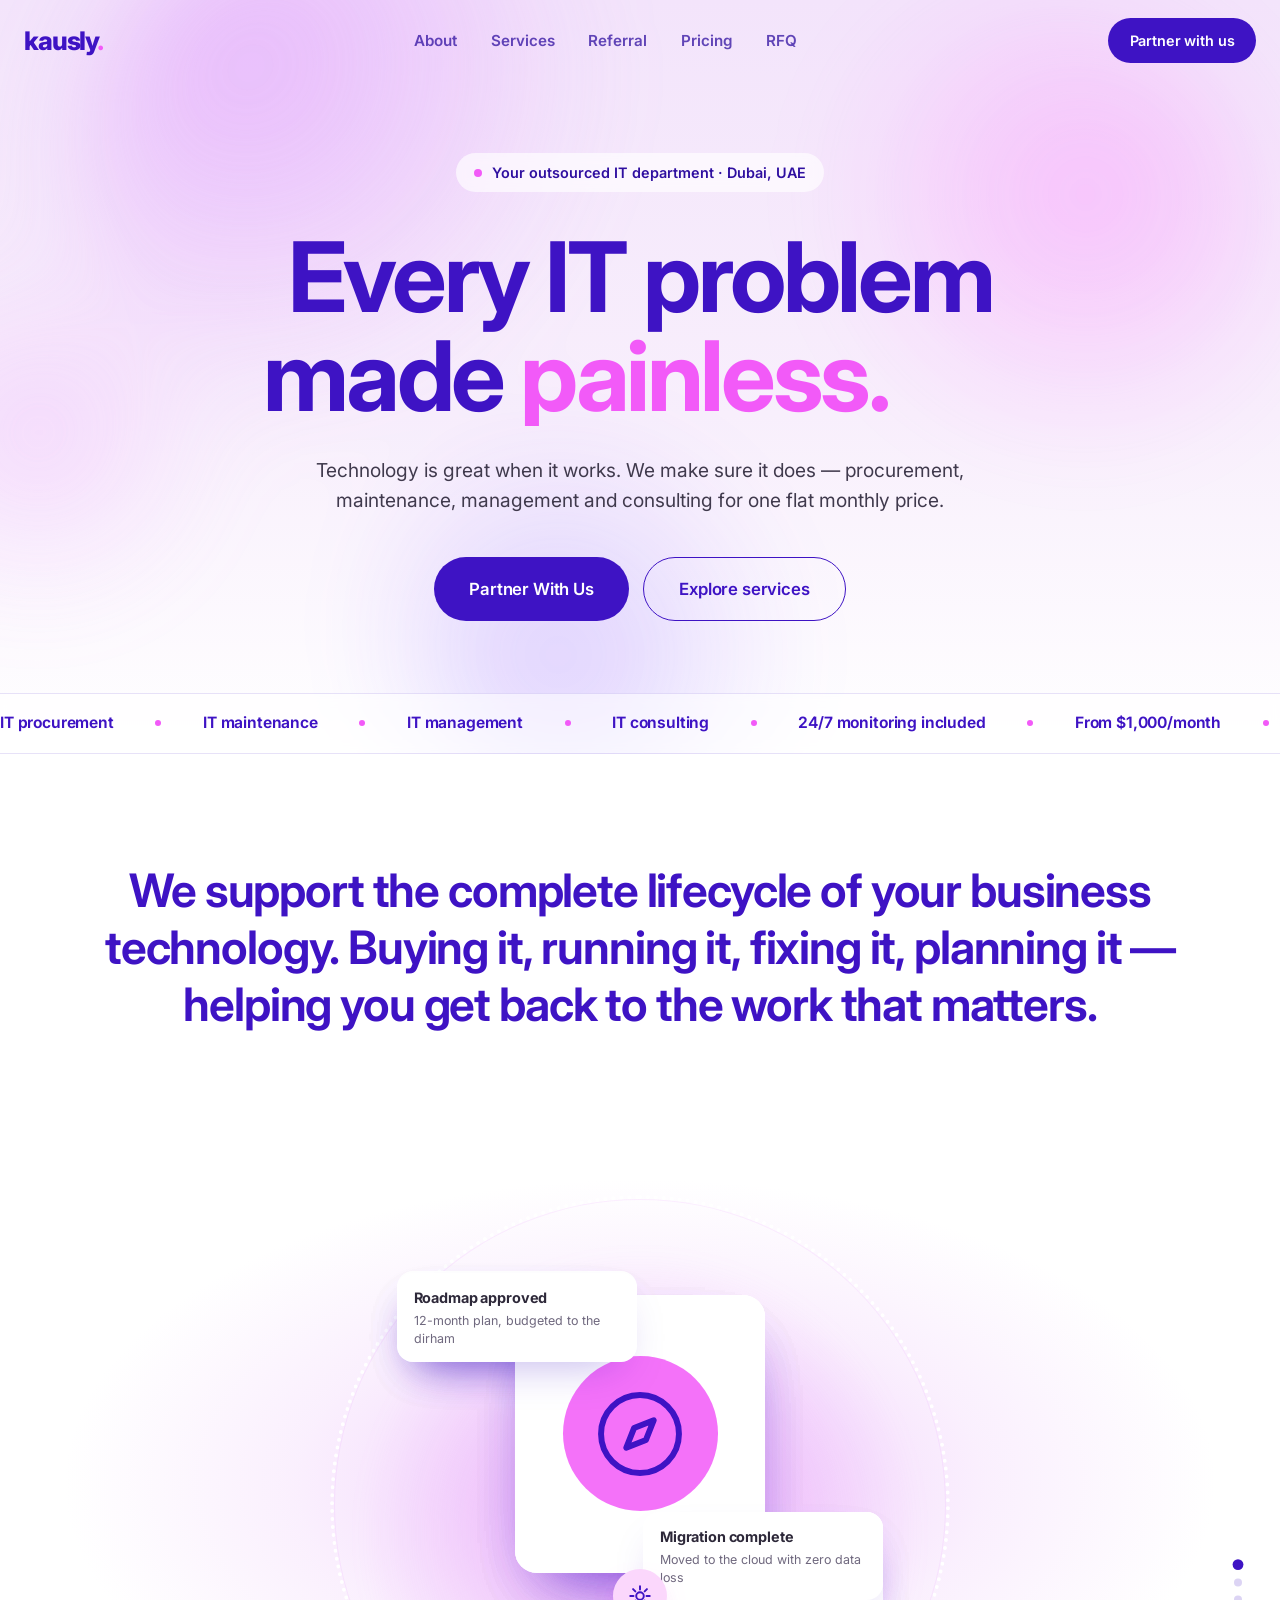
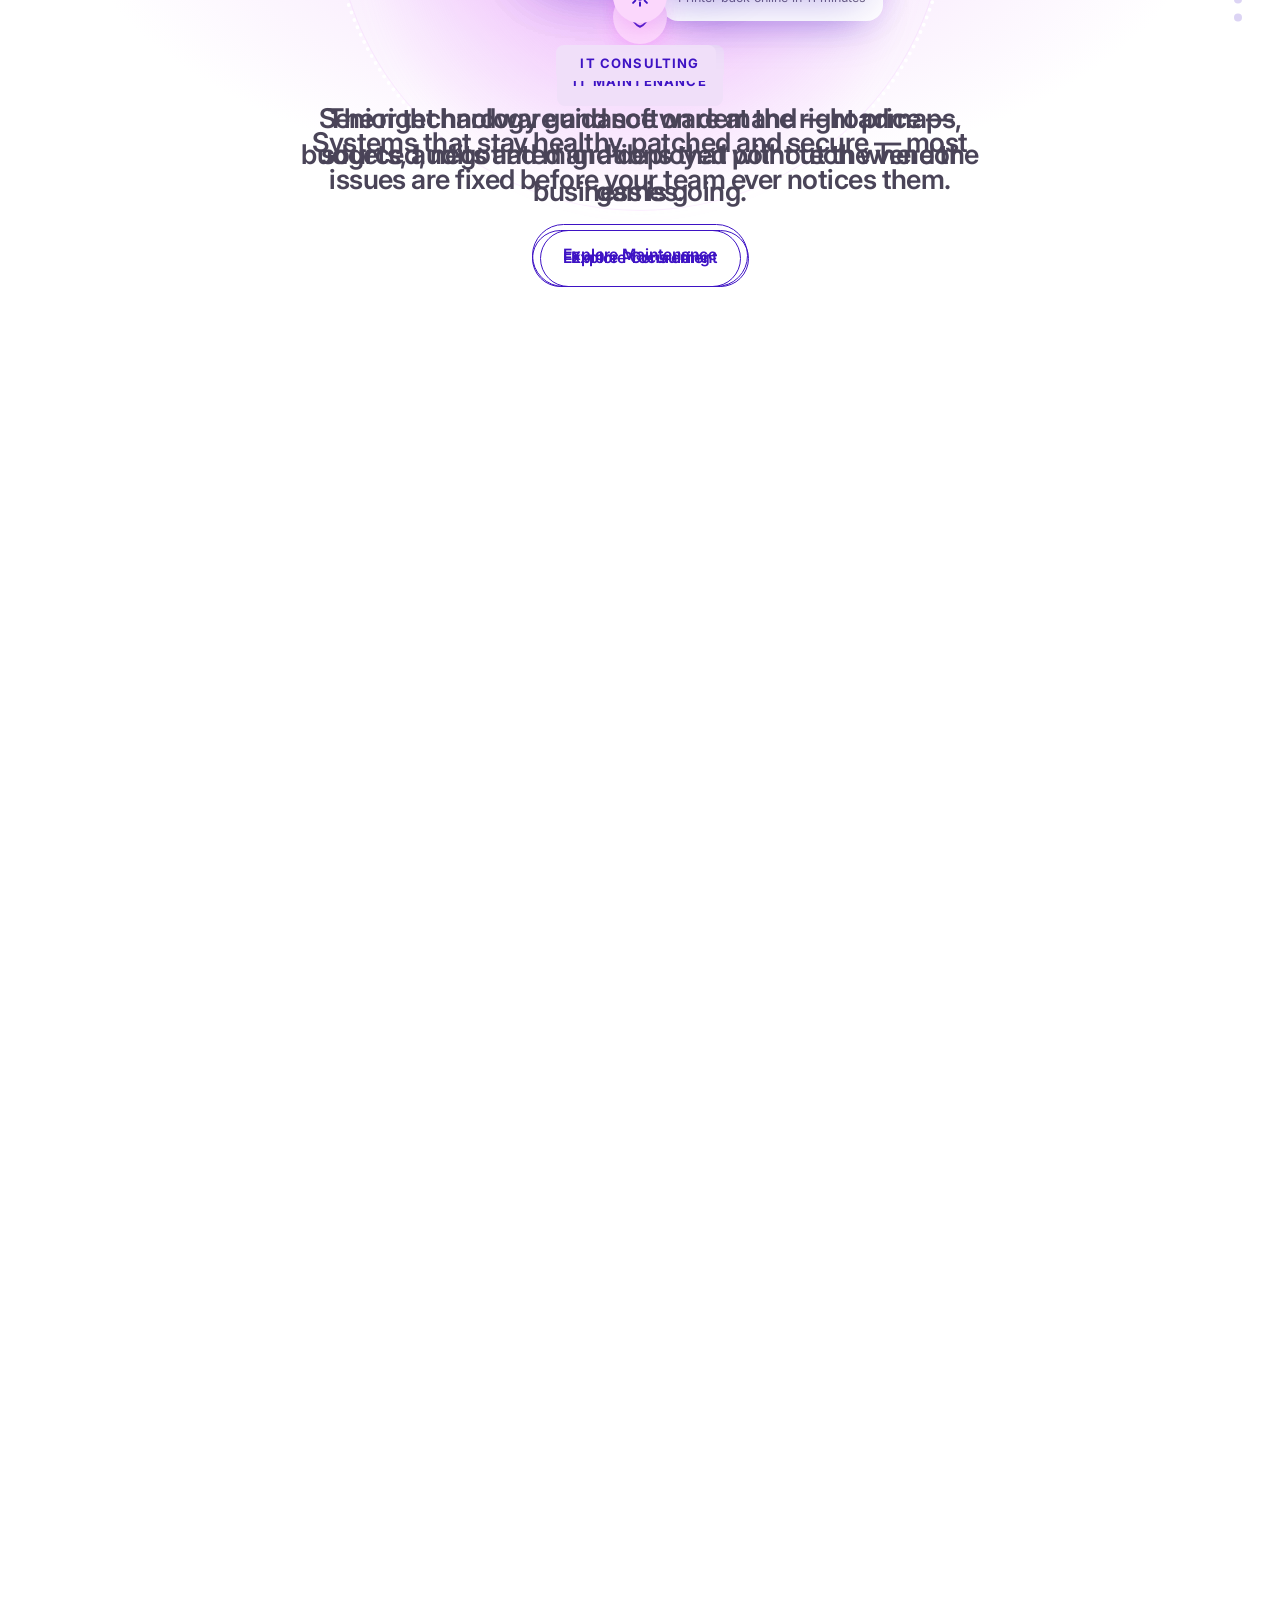
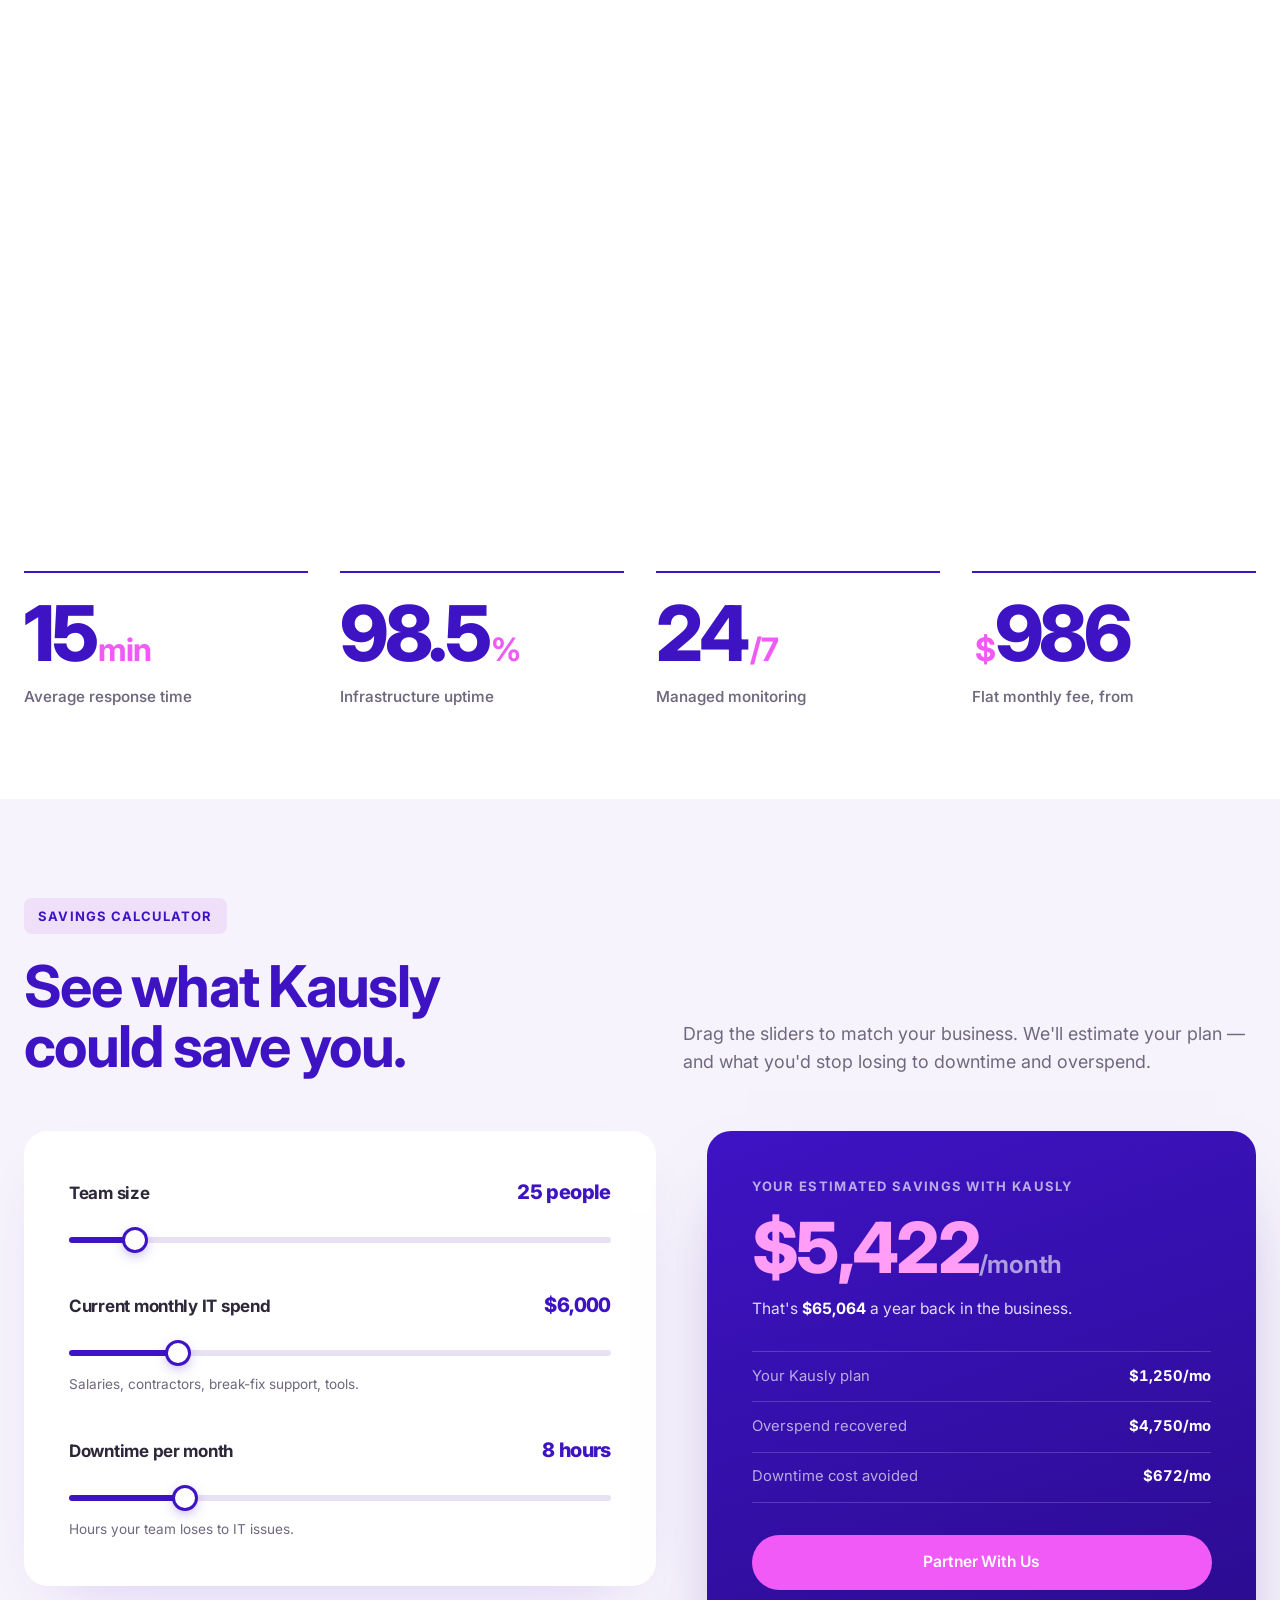
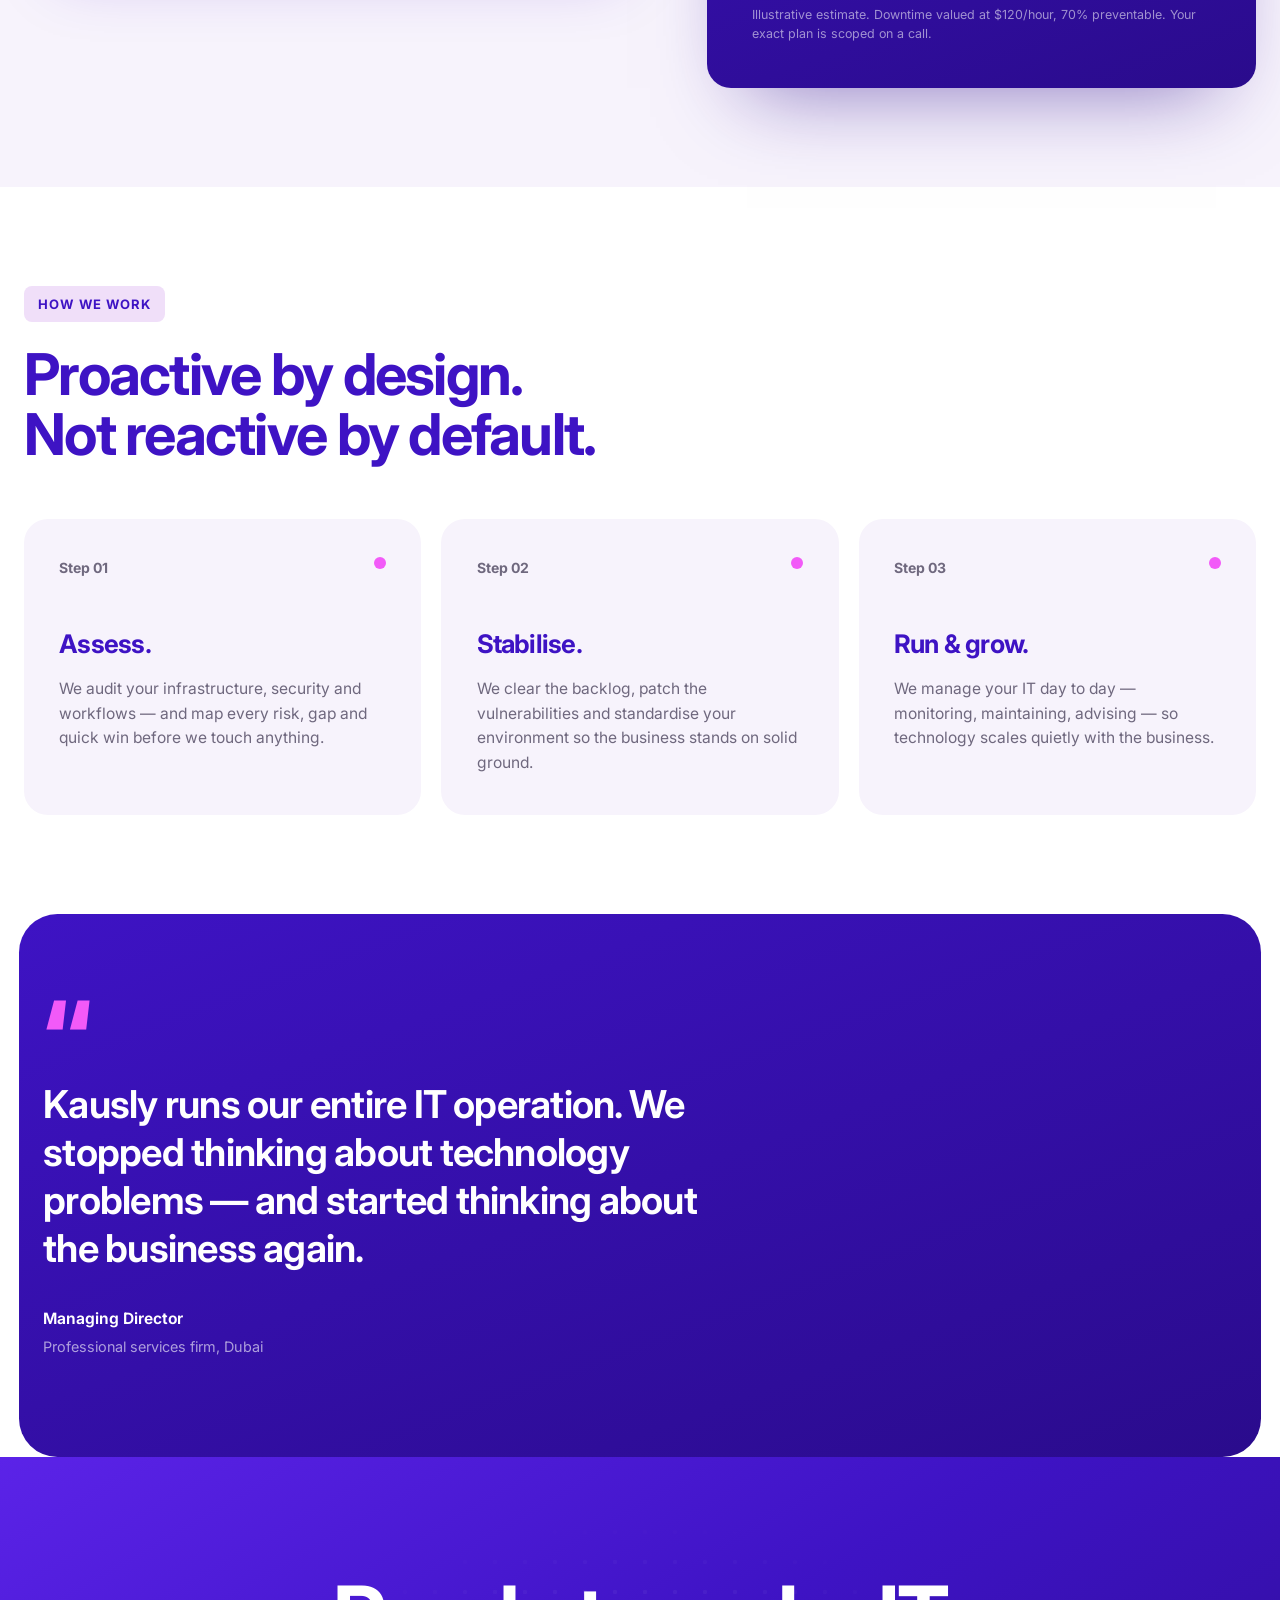
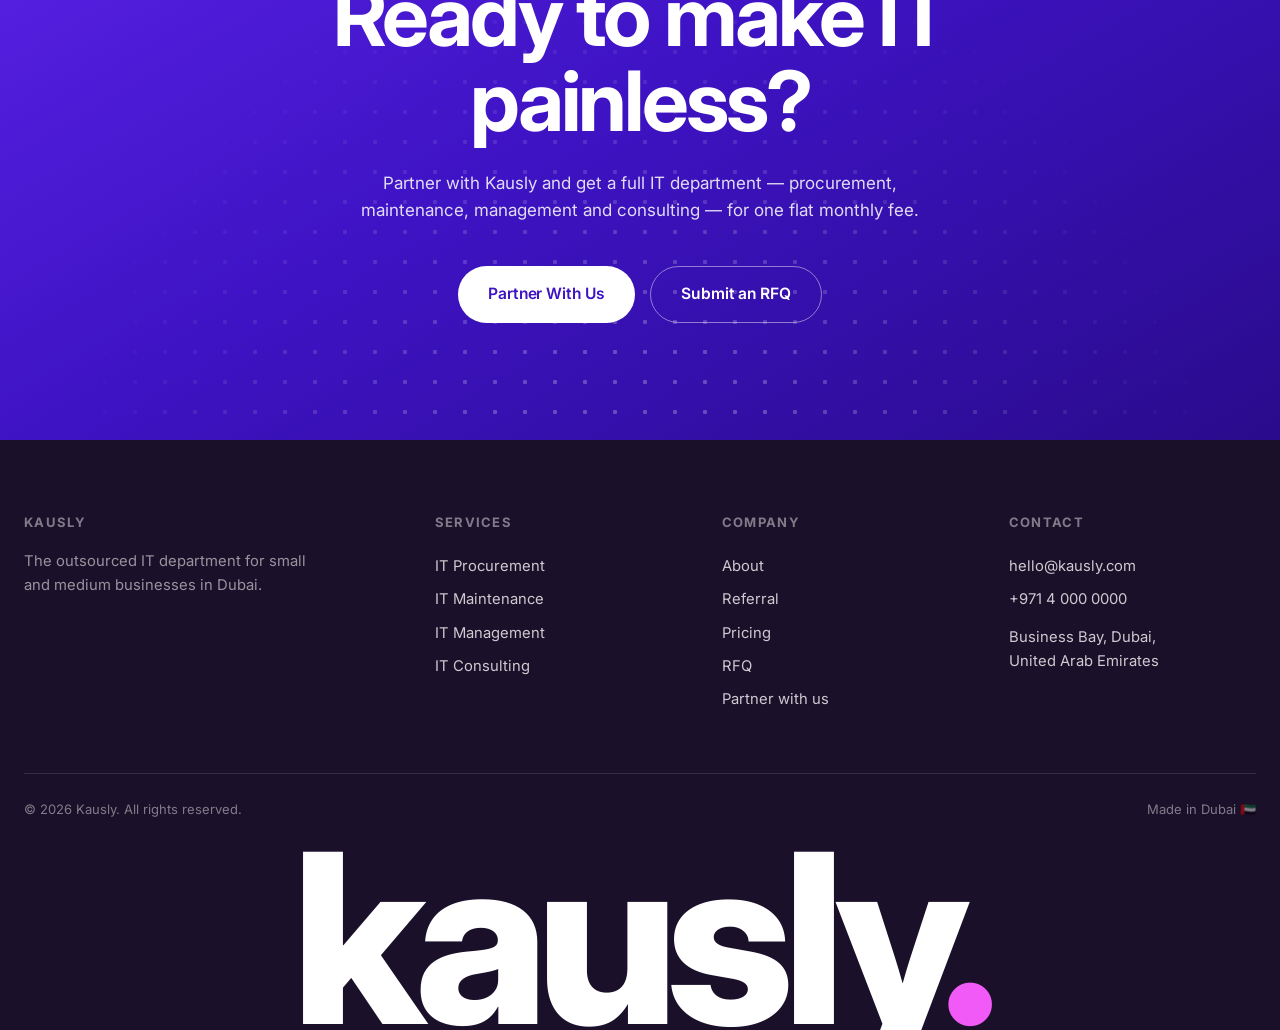
==== commit 6c976600: "Rebuild as multi-page site with likewize-style purple design and pinned scroll showcase Rebrand to t" ====
--- a/index.html
+++ b/index.html
@@ -3,29 +3,30 @@
 <head>
   <meta charset="UTF-8" />
   <meta name="viewport" content="width=device-width, initial-scale=1.0" />
-  <title>Kausly — Every IT problem, handled.</title>
-  <meta name="description" content="Kausly is the outsourced IT department for small and medium businesses in Dubai. Procurement, maintenance, management, consulting and 24/7 monitoring — from $1,000/month." />
+  <title>Kausly — Every IT problem made painless</title>
+  <meta name="description" content="Kausly is the outsourced IT department for small and medium businesses in Dubai. Procurement, maintenance, management and consulting — from $1,000/month." />
   <link rel="preconnect" href="https://fonts.googleapis.com" />
   <link rel="preconnect" href="https://fonts.gstatic.com" crossorigin />
   <link href="https://fonts.googleapis.com/css2?family=Inter:wght@400;500;600;700;800&display=swap" rel="stylesheet" />
   <link rel="stylesheet" href="styles.css" />
-  <link rel="icon" href="data:image/svg+xml,<svg xmlns='http://www.w3.org/2000/svg' viewBox='0 0 32 32'><rect width='32' height='32' rx='16' fill='%23111016'/><circle cx='16' cy='22' r='5' fill='%23E5006D'/></svg>" />
+  <link rel="icon" href="data:image/svg+xml,<svg xmlns='http://www.w3.org/2000/svg' viewBox='0 0 32 32'><rect width='32' height='32' rx='16' fill='%233E13C4'/><circle cx='16' cy='22' r='5' fill='%23F25AF8'/></svg>" />
 </head>
 <body>
 
   <!-- ============ NAV ============ -->
   <header class="nav" id="nav">
     <div class="container nav__inner">
-      <a href="#top" class="logo" aria-label="Kausly home">kausly<span class="logo__dot">.</span></a>
+      <a href="index.html" class="logo" aria-label="Kausly home">kausly<span class="logo__dot">.</span></a>
       <nav class="nav__links" id="navLinks" aria-label="Primary">
-        <a href="#what-we-do">What we do</a>
-        <a href="#how-we-work">How we work</a>
-        <a href="#why-kausly">Why Kausly</a>
-        <a href="#pricing">Pricing</a>
-        <a href="#faq">FAQ</a>
+        <a href="about.html">About</a>
+        <a href="services.html">Services</a>
+        <a href="referral.html">Referral</a>
+        <a href="pricing.html">Pricing</a>
+        <a href="rfq.html">RFQ</a>
+        <a href="partner.html" class="mobile-only">Partner with us</a>
       </nav>
       <div class="nav__actions">
-        <a href="#contact" class="btn btn--pink btn--sm"><span>Talk to us</span></a>
+        <a href="partner.html" class="btn btn--primary btn--sm"><span>Partner with us</span></a>
         <button class="nav__toggle" id="navToggle" aria-label="Open menu" aria-expanded="false">
           <span></span><span></span>
         </button>
@@ -35,33 +36,33 @@
 
   <main id="top">
 
-    <!-- ============ HERO ============ -->
+    <!-- ============ HERO (centered, liquid gradient) ============ -->
     <section class="hero">
-      <div class="hero__dots" aria-hidden="true"></div>
-      <div class="container">
+      <div class="liquid" aria-hidden="true">
+        <span class="liquid__blob liquid__blob--1"></span>
+        <span class="liquid__blob liquid__blob--2"></span>
+        <span class="liquid__blob liquid__blob--3"></span>
+        <span class="liquid__blob liquid__blob--4"></span>
+      </div>
+      <div class="container hero__content">
+        <p class="hero__eyebrow reveal-up" style="--d:0"><span class="dot" aria-hidden="true"></span>Your outsourced IT department · Dubai, UAE</p>
         <h1 class="hero__title">
-          <span class="line-mask"><span class="line reveal-line" style="--d:0">We look after your</span></span>
-          <span class="line-mask"><span class="line reveal-line" style="--d:1"><span class="rotator" id="rotator" aria-label="IT services"><span class="rotator__word is-active">procurement.</span><span class="rotator__word">maintenance.</span><span class="rotator__word">monitoring.</span><span class="rotator__word">consulting.</span><span class="rotator__word">everything.</span></span></span></span>
+          <span class="line-mask"><span class="line reveal-line" style="--d:1">Every IT problem</span></span>
+          <span class="line-mask"><span class="line reveal-line" style="--d:2">made <span class="rotator" id="rotator" aria-label="painless"><span class="rotator__word is-active">painless.</span><span class="rotator__word">predictable.</span><span class="rotator__word">invisible.</span><span class="rotator__word">handled.</span></span></span></span>
         </h1>
-        <div class="hero__row reveal-up" style="--d:3">
-          <p class="hero__sub">
-            Kausly is the outsourced IT department for small and medium
-            businesses in Dubai. Proactive support, reliable infrastructure
-            and expert consulting — for one flat monthly price.
-          </p>
-          <div class="hero__cta">
-            <a href="#contact" class="btn btn--pink">
-              <span>Book a consultation</span>
-              <svg class="btn__arrow" width="15" height="15" viewBox="0 0 16 16" fill="none" aria-hidden="true"><path d="M3 8h10M9 4l4 4-4 4" stroke="currentColor" stroke-width="1.8" stroke-linecap="round" stroke-linejoin="round"/></svg>
-            </a>
-            <a href="#what-we-do" class="btn btn--ghost"><span>See what we do</span></a>
-          </div>
-        </div>
-      </div>
-      <div class="hero__ticker reveal-up" style="--d:4" aria-hidden="true">
+        <p class="hero__sub reveal-up" style="--d:3">
+          Technology is great when it works. We make sure it does — procurement,
+          maintenance, management and consulting for one flat monthly price.
+        </p>
+        <div class="hero__cta reveal-up" style="--d:4">
+          <a href="partner.html" class="btn btn--primary btn--lg"><span>Partner With Us</span></a>
+          <a href="services.html" class="btn btn--outline btn--lg"><span>Explore services</span></a>
+        </div>
+      </div>
+      <div class="hero__ticker reveal-up" style="--d:5" aria-hidden="true">
         <div class="ticker__track">
-          <span>IT procurement</span><i></i><span>IT maintenance</span><i></i><span>IT management</span><i></i><span>IT consulting</span><i></i><span>Managed monitoring</span><i></i><span>From $1,000/month</span><i></i>
-          <span>IT procurement</span><i></i><span>IT maintenance</span><i></i><span>IT management</span><i></i><span>IT consulting</span><i></i><span>Managed monitoring</span><i></i><span>From $1,000/month</span><i></i>
+          <span>IT procurement</span><i></i><span>IT maintenance</span><i></i><span>IT management</span><i></i><span>IT consulting</span><i></i><span>24/7 monitoring included</span><i></i><span>From $1,000/month</span><i></i>
+          <span>IT procurement</span><i></i><span>IT maintenance</span><i></i><span>IT management</span><i></i><span>IT consulting</span><i></i><span>24/7 monitoring included</span><i></i><span>From $1,000/month</span><i></i>
         </div>
       </div>
     </section>
@@ -70,84 +71,140 @@
     <section class="statement">
       <div class="container">
         <p class="statement__text" id="statement">
-          Small businesses deserve enterprise-grade IT. We deliver it — the
-          people, the tools and the discipline of a full IT department,
-          without the headcount.
+          We support the complete lifecycle of your business technology.
+          Buying it, running it, fixing it, planning it — helping you get
+          back to the work that matters.
         </p>
       </div>
     </section>
 
-    <!-- ============ WHAT WE DO ============ -->
-    <section class="section" id="what-we-do">
-      <div class="container">
-        <div class="section__head" data-reveal>
-          <div>
-            <p class="eyebrow" style="--i:0">What we do<span class="pink">.</span></p>
-            <h2 class="h2" style="--i:1">One partner.<br />Every IT job covered.</h2>
-          </div>
-          <div class="carousel__nav" style="--i:2">
-            <button class="carousel__btn" id="prevBtn" aria-label="Previous services">
-              <svg width="18" height="18" viewBox="0 0 16 16" fill="none" aria-hidden="true"><path d="M13 8H3M7 4L3 8l4 4" stroke="currentColor" stroke-width="1.8" stroke-linecap="round" stroke-linejoin="round"/></svg>
-            </button>
-            <button class="carousel__btn" id="nextBtn" aria-label="Next services">
-              <svg width="18" height="18" viewBox="0 0 16 16" fill="none" aria-hidden="true"><path d="M3 8h10M9 4l4 4-4 4" stroke="currentColor" stroke-width="1.8" stroke-linecap="round" stroke-linejoin="round"/></svg>
-            </button>
-          </div>
-        </div>
-      </div>
-
-      <div class="carousel" id="carousel" data-reveal>
-        <div class="carousel__track container" id="carouselTrack">
-          <article class="scard" style="--i:0">
-            <span class="scard__num">01</span>
-            <div>
-              <h3>IT procurement<span class="pink">.</span></h3>
-              <p>The right hardware and software at the right price. We source, negotiate and deploy — no over-buying, no shelf-ware, no vendor games.</p>
-            </div>
-            <span class="scard__arrow" aria-hidden="true">
-              <svg width="18" height="18" viewBox="0 0 16 16" fill="none"><path d="M3 8h10M9 4l4 4-4 4" stroke="currentColor" stroke-width="1.8" stroke-linecap="round" stroke-linejoin="round"/></svg>
-            </span>
-          </article>
-          <article class="scard" style="--i:1">
-            <span class="scard__num">02</span>
-            <div>
-              <h3>IT maintenance<span class="pink">.</span></h3>
-              <p>Systems that stay healthy, patched and secure. Scheduled care and rapid fixes keep your team working instead of waiting.</p>
-            </div>
-            <span class="scard__arrow" aria-hidden="true">
-              <svg width="18" height="18" viewBox="0 0 16 16" fill="none"><path d="M3 8h10M9 4l4 4-4 4" stroke="currentColor" stroke-width="1.8" stroke-linecap="round" stroke-linejoin="round"/></svg>
-            </span>
-          </article>
-          <article class="scard" style="--i:2">
-            <span class="scard__num">03</span>
-            <div>
-              <h3>IT management<span class="pink">.</span></h3>
-              <p>Your whole IT estate, run end-to-end — users, devices, networks, cloud and security, governed like an enterprise.</p>
-            </div>
-            <span class="scard__arrow" aria-hidden="true">
-              <svg width="18" height="18" viewBox="0 0 16 16" fill="none"><path d="M3 8h10M9 4l4 4-4 4" stroke="currentColor" stroke-width="1.8" stroke-linecap="round" stroke-linejoin="round"/></svg>
-            </span>
-          </article>
-          <article class="scard" style="--i:3">
-            <span class="scard__num">04</span>
-            <div>
-              <h3>IT consulting<span class="pink">.</span></h3>
-              <p>Senior technology guidance on demand — roadmaps, budgets, audits and migrations that point your tech where the business is going.</p>
-            </div>
-            <span class="scard__arrow" aria-hidden="true">
-              <svg width="18" height="18" viewBox="0 0 16 16" fill="none"><path d="M3 8h10M9 4l4 4-4 4" stroke="currentColor" stroke-width="1.8" stroke-linecap="round" stroke-linejoin="round"/></svg>
-            </span>
-          </article>
-          <article class="scard" style="--i:4">
-            <span class="scard__num">05</span>
-            <div>
-              <h3>Managed monitoring<span class="pink">.</span></h3>
-              <p>Eyes on your infrastructure 24/7. Most issues are found and fixed before anyone in your office notices.</p>
-            </div>
-            <span class="scard__arrow" aria-hidden="true">
-              <svg width="18" height="18" viewBox="0 0 16 16" fill="none"><path d="M3 8h10M9 4l4 4-4 4" stroke="currentColor" stroke-width="1.8" stroke-linecap="round" stroke-linejoin="round"/></svg>
-            </span>
-          </article>
+    <!-- ============ SERVICES — pinned scroll showcase ============ -->
+    <section class="show" id="services">
+      <div class="show__pin">
+        <div class="show__glow" aria-hidden="true"></div>
+        <div class="show__ring" aria-hidden="true"></div>
+
+        <div class="show__scenes">
+          <!-- Scene 1 · Procurement -->
+          <div class="show__scene is-active" data-scene="0">
+            <div class="show__art">
+              <div class="art__card">
+                <span class="art__circle" aria-hidden="true"></span>
+                <svg class="art__icon" viewBox="0 0 48 48" fill="none" aria-hidden="true">
+                  <path d="M8 14h32l-3 20a4 4 0 01-4 3.4H15a4 4 0 01-4-3.4L8 14z" stroke="currentColor" stroke-width="2.6" stroke-linejoin="round"/>
+                  <path d="M17 14a7 7 0 0114 0" stroke="currentColor" stroke-width="2.6" stroke-linecap="round"/>
+                  <path d="M18 24l4 4 8-8" stroke="currentColor" stroke-width="2.6" stroke-linecap="round" stroke-linejoin="round"/>
+                </svg>
+              </div>
+              <div class="art__mini art__mini--tl">
+                <strong>Quote approved!</strong>
+                <span>3 vendors compared — 18% under budget</span>
+              </div>
+              <div class="art__mini art__mini--br">
+                <strong>Laptops delivered</strong>
+                <span>Set up and ready on desks by Monday</span>
+              </div>
+              <span class="art__badge" aria-hidden="true">
+                <svg viewBox="0 0 24 24" fill="none"><path d="M4 7h13l3 5v5h-2M4 7v10h2m8 0H9" stroke="currentColor" stroke-width="1.8" stroke-linecap="round" stroke-linejoin="round"/><circle cx="8" cy="18" r="1.8" stroke="currentColor" stroke-width="1.8"/><circle cx="16" cy="18" r="1.8" stroke="currentColor" stroke-width="1.8"/></svg>
+              </span>
+            </div>
+            <div class="show__info">
+              <span class="show__pill">IT Procurement</span>
+              <p class="show__lede">The right hardware and software at the right price — sourced, negotiated and deployed without the vendor games.</p>
+              <a href="service-procurement.html" class="btn btn--outline"><span>Explore Procurement</span></a>
+            </div>
+          </div>
+
+          <!-- Scene 2 · Maintenance -->
+          <div class="show__scene" data-scene="1">
+            <div class="show__art">
+              <div class="art__card">
+                <span class="art__circle" aria-hidden="true"></span>
+                <svg class="art__icon" viewBox="0 0 48 48" fill="none" aria-hidden="true">
+                  <path d="M29 10a9 9 0 00-11.6 11L9 29.4a4.2 4.2 0 006 6l8.3-8.4A9 9 0 0038 15.6l-6 6-5.6-1.4L25 14.6l6-6c-.6-.3-1.3-.5-2-.6z" stroke="currentColor" stroke-width="2.6" stroke-linejoin="round"/>
+                </svg>
+              </div>
+              <div class="art__mini art__mini--tl">
+                <strong>Patch deployed</strong>
+                <span>42 devices updated overnight — zero downtime</span>
+              </div>
+              <div class="art__mini art__mini--br">
+                <strong>Ticket resolved</strong>
+                <span>Printer back online in 11 minutes</span>
+              </div>
+              <span class="art__badge" aria-hidden="true">
+                <svg viewBox="0 0 24 24" fill="none"><path d="M12 3l7 3v5c0 4.5-3 8.5-7 10-4-1.5-7-5.5-7-10V6l7-3z" stroke="currentColor" stroke-width="1.8" stroke-linejoin="round"/><path d="M9 12l2 2 4-4" stroke="currentColor" stroke-width="1.8" stroke-linecap="round" stroke-linejoin="round"/></svg>
+              </span>
+            </div>
+            <div class="show__info">
+              <span class="show__pill">IT Maintenance</span>
+              <p class="show__lede">Systems that stay healthy, patched and secure — most issues are fixed before your team ever notices them.</p>
+              <a href="service-maintenance.html" class="btn btn--outline"><span>Explore Maintenance</span></a>
+            </div>
+          </div>
+
+          <!-- Scene 3 · Management -->
+          <div class="show__scene" data-scene="2">
+            <div class="show__art">
+              <div class="art__card">
+                <span class="art__circle" aria-hidden="true"></span>
+                <svg class="art__icon" viewBox="0 0 48 48" fill="none" aria-hidden="true">
+                  <rect x="7" y="9" width="34" height="22" rx="3" stroke="currentColor" stroke-width="2.6"/>
+                  <path d="M14 39h20M24 31v8" stroke="currentColor" stroke-width="2.6" stroke-linecap="round"/>
+                  <path d="M13 24l5-5 4 3 7-7" stroke="currentColor" stroke-width="2.6" stroke-linecap="round" stroke-linejoin="round"/>
+                </svg>
+              </div>
+              <div class="art__mini art__mini--tl">
+                <strong>All systems operational</strong>
+                <span>99.9% uptime — 24/7 monitoring active</span>
+              </div>
+              <div class="art__mini art__mini--br">
+                <strong>New starter ready</strong>
+                <span>Accounts, laptop and access — day one</span>
+              </div>
+              <span class="art__badge" aria-hidden="true">
+                <svg viewBox="0 0 24 24" fill="none"><path d="M3 13h4l2.5-6 4 10 2.5-6H21" stroke="currentColor" stroke-width="1.8" stroke-linecap="round" stroke-linejoin="round"/></svg>
+              </span>
+            </div>
+            <div class="show__info">
+              <span class="show__pill">IT Management</span>
+              <p class="show__lede">Your entire IT estate run end-to-end — users, devices, networks, cloud and security, watched around the clock.</p>
+              <a href="service-management.html" class="btn btn--outline"><span>Explore Management</span></a>
+            </div>
+          </div>
+
+          <!-- Scene 4 · Consulting -->
+          <div class="show__scene" data-scene="3">
+            <div class="show__art">
+              <div class="art__card">
+                <span class="art__circle" aria-hidden="true"></span>
+                <svg class="art__icon" viewBox="0 0 48 48" fill="none" aria-hidden="true">
+                  <circle cx="24" cy="24" r="17" stroke="currentColor" stroke-width="2.6"/>
+                  <path d="M30 18l-3.4 8.6L18 30l3.4-8.6L30 18z" stroke="currentColor" stroke-width="2.6" stroke-linejoin="round"/>
+                </svg>
+              </div>
+              <div class="art__mini art__mini--tl">
+                <strong>Roadmap approved</strong>
+                <span>12-month plan, budgeted to the dirham</span>
+              </div>
+              <div class="art__mini art__mini--br">
+                <strong>Migration complete</strong>
+                <span>Moved to the cloud with zero data loss</span>
+              </div>
+              <span class="art__badge" aria-hidden="true">
+                <svg viewBox="0 0 24 24" fill="none"><path d="M12 3v3M12 18v3M3 12h3M18 12h3M5.6 5.6l2.1 2.1M16.3 16.3l2.1 2.1M18.4 5.6l-2.1 2.1M7.7 16.3l-2.1 2.1" stroke="currentColor" stroke-width="1.8" stroke-linecap="round"/><circle cx="12" cy="12" r="3.5" stroke="currentColor" stroke-width="1.8"/></svg>
+              </span>
+            </div>
+            <div class="show__info">
+              <span class="show__pill">IT Consulting</span>
+              <p class="show__lede">Senior technology guidance on demand — roadmaps, budgets, audits and migrations that point tech where the business is going.</p>
+              <a href="service-consulting.html" class="btn btn--outline"><span>Explore Consulting</span></a>
+            </div>
+          </div>
+        </div>
+
+        <div class="show__progress" aria-hidden="true">
+          <span class="is-on"></span><span></span><span></span><span></span>
         </div>
       </div>
     </section>
@@ -174,12 +231,66 @@
       </div>
     </section>
 
-    <!-- ============ HOW WE WORK ============ -->
-    <section class="section section--tint" id="how-we-work">
+    <!-- ============ SAVINGS CALCULATOR ============ -->
+    <section class="section section--tint" id="calculator">
       <div class="container">
         <div class="section__head" data-reveal>
           <div>
-            <p class="eyebrow" style="--i:0">How we work<span class="pink">.</span></p>
+            <p class="eyebrow" style="--i:0">Savings calculator</p>
+            <h2 class="h2" style="--i:1">See what Kausly<br />could save you.</h2>
+          </div>
+          <p class="section__lede" style="--i:2">Drag the sliders to match your business. We'll estimate your plan — and what you'd stop losing to downtime and overspend.</p>
+        </div>
+
+        <div class="calc" data-reveal>
+          <div class="calc__inputs" style="--i:0">
+            <div class="calc__field">
+              <div class="calc__label">
+                <span>Team size</span>
+                <output id="teamOut" for="teamRange">25 people</output>
+              </div>
+              <input type="range" id="teamRange" min="5" max="200" step="5" value="25" aria-label="Team size" />
+            </div>
+            <div class="calc__field">
+              <div class="calc__label">
+                <span>Current monthly IT spend</span>
+                <output id="spendOut" for="spendRange">$6,000</output>
+              </div>
+              <input type="range" id="spendRange" min="500" max="30000" step="250" value="6000" aria-label="Current monthly IT spend" />
+              <p class="calc__hint">Salaries, contractors, break-fix support, tools.</p>
+            </div>
+            <div class="calc__field">
+              <div class="calc__label">
+                <span>Downtime per month</span>
+                <output id="downOut" for="downRange">8 hours</output>
+              </div>
+              <input type="range" id="downRange" min="0" max="40" step="1" value="8" aria-label="Downtime hours per month" />
+              <p class="calc__hint">Hours your team loses to IT issues.</p>
+            </div>
+          </div>
+
+          <div class="calc__result" style="--i:1">
+            <p class="calc__result-label">Your estimated savings with Kausly</p>
+            <p class="calc__saving"><span id="savingMonthly">$0</span><em>/month</em></p>
+            <p class="calc__annual">That's <strong id="savingAnnual">$0</strong> a year back in the business.</p>
+            <ul class="calc__breakdown">
+              <li><span>Your Kausly plan</span><strong id="planPrice">$1,000/mo</strong></li>
+              <li><span>Overspend recovered</span><strong id="overspend">$0/mo</strong></li>
+              <li><span>Downtime cost avoided</span><strong id="downSaved">$0/mo</strong></li>
+            </ul>
+            <a href="partner.html" class="btn btn--pink btn--block"><span>Partner With Us</span></a>
+            <p class="calc__fine">Illustrative estimate. Downtime valued at $120/hour, 70% preventable. Your exact plan is scoped on a call.</p>
+          </div>
+        </div>
+      </div>
+    </section>
+
+    <!-- ============ HOW WE WORK ============ -->
+    <section class="section" id="how-we-work">
+      <div class="container">
+        <div class="section__head" data-reveal>
+          <div>
+            <p class="eyebrow" style="--i:0">How we work</p>
             <h2 class="h2" style="--i:1">Proactive by design.<br />Not reactive by default.</h2>
           </div>
         </div>
@@ -187,67 +298,29 @@
           <div class="step" style="--i:0">
             <span class="step__dot" aria-hidden="true"></span>
             <span class="step__num">Step 01</span>
-            <h3>Assess<span class="pink">.</span></h3>
+            <h3>Assess.</h3>
             <p>We audit your infrastructure, security and workflows — and map every risk, gap and quick win before we touch anything.</p>
           </div>
           <div class="step" style="--i:1">
             <span class="step__dot" aria-hidden="true"></span>
             <span class="step__num">Step 02</span>
-            <h3>Stabilise<span class="pink">.</span></h3>
+            <h3>Stabilise.</h3>
             <p>We clear the backlog, patch the vulnerabilities and standardise your environment so the business stands on solid ground.</p>
           </div>
           <div class="step" style="--i:2">
             <span class="step__dot" aria-hidden="true"></span>
             <span class="step__num">Step 03</span>
-            <h3>Run &amp; grow<span class="pink">.</span></h3>
+            <h3>Run &amp; grow.</h3>
             <p>We manage your IT day to day — monitoring, maintaining, advising — so technology scales quietly with the business.</p>
           </div>
         </div>
       </div>
     </section>
 
-    <!-- ============ WHY KAUSLY ============ -->
-    <section class="section" id="why-kausly">
-      <div class="container">
-        <div class="section__head" data-reveal>
-          <div>
-            <p class="eyebrow" style="--i:0">Why Kausly<span class="pink">.</span></p>
-            <h2 class="h2" style="--i:1">Enterprise-grade IT,<br />sized for your business.</h2>
-          </div>
-        </div>
-        <div class="grid-cards">
-          <article class="card" data-reveal style="--i:0">
-            <h3>Proactive support</h3>
-            <p>Issues are found and fixed before they reach your team. Fewer tickets, fewer interruptions, fewer surprises.</p>
-          </article>
-          <article class="card" data-reveal style="--i:1">
-            <h3>Reliable infrastructure</h3>
-            <p>Networks, servers and cloud built to enterprise standards — monitored round the clock, maintained on schedule.</p>
-          </article>
-          <article class="card" data-reveal style="--i:2">
-            <h3>Expert consulting</h3>
-            <p>A senior technology partner in the room — helping you plan budgets, choose systems and decide with confidence.</p>
-          </article>
-          <article class="card" data-reveal style="--i:3">
-            <h3>Business continuity</h3>
-            <p>Backup, recovery and redundancy planned in advance — so a bad day never becomes a bad quarter.</p>
-          </article>
-          <article class="card" data-reveal style="--i:4">
-            <h3>Predictable pricing</h3>
-            <p>One flat monthly fee covers your entire IT operation. No hourly billing. No surprise invoices.</p>
-          </article>
-          <article class="card" data-reveal style="--i:5">
-            <h3>A team, not a technician</h3>
-            <p>Engineers, consultants and support specialists — a full department for less than one in-house hire.</p>
-          </article>
-        </div>
-      </div>
-    </section>
-
     <!-- ============ QUOTE ============ -->
-    <section class="section section--dark">
+    <section class="section section--deep">
       <div class="container" data-reveal>
-        <p class="quote__mark pink" style="--i:0" aria-hidden="true">“</p>
+        <p class="quote__mark" style="--i:0" aria-hidden="true">“</p>
         <blockquote class="quote" style="--i:1">
           <p>Kausly runs our entire IT operation. We stopped thinking about technology problems — and started thinking about the business again.</p>
           <footer>
@@ -258,92 +331,18 @@
       </div>
     </section>
 
-    <!-- ============ PRICING ============ -->
-    <section class="section" id="pricing">
-      <div class="container pricing">
-        <div class="pricing__copy" data-reveal>
-          <p class="eyebrow" style="--i:0">Pricing<span class="pink">.</span></p>
-          <h2 class="h2" style="--i:1">One flat fee.<br />Zero surprises.</h2>
-          <p class="section__lede" style="--i:2">
-            Your entire IT department for a predictable monthly price — scoped
-            to your team, your systems and your goals. Compare that to the
-            cost of a single in-house hire.
-          </p>
-          <ul class="pricing__points" style="--i:3">
-            <li>Unlimited support for covered users and systems</li>
-            <li>24/7 monitoring and proactive maintenance included</li>
-            <li>Quarterly strategy reviews with a senior consultant</li>
-            <li>Scale up or down as your business changes</li>
-          </ul>
-        </div>
-        <div class="pricing__card" data-reveal style="--i:1">
-          <p class="pricing__label">Managed IT · All-inclusive</p>
-          <p class="pricing__price"><span class="pricing__from">from</span> $1,000<span class="pricing__per">/month</span></p>
-          <ul class="pricing__list">
-            <li>IT procurement &amp; vendor management</li>
-            <li>Maintenance, patching &amp; helpdesk</li>
-            <li>End-to-end IT management</li>
-            <li>Strategic consulting &amp; roadmaps</li>
-            <li>24/7 managed monitoring</li>
-          </ul>
-          <a href="#contact" class="btn btn--pink btn--block">
-            <span>Get a tailored quote</span>
-            <svg class="btn__arrow" width="15" height="15" viewBox="0 0 16 16" fill="none" aria-hidden="true"><path d="M3 8h10M9 4l4 4-4 4" stroke="currentColor" stroke-width="1.8" stroke-linecap="round" stroke-linejoin="round"/></svg>
-          </a>
-          <p class="pricing__fine">Monthly rolling agreement. No long-term lock-in.</p>
-        </div>
-      </div>
-    </section>
-
-    <!-- ============ FAQ ============ -->
-    <section class="section section--tint" id="faq">
-      <div class="container container--narrow">
-        <div class="section__head section__head--center" data-reveal>
-          <div>
-            <p class="eyebrow" style="--i:0">FAQ<span class="pink">.</span></p>
-            <h2 class="h2" style="--i:1">Questions, answered.</h2>
-          </div>
-        </div>
-        <div class="faq" data-reveal>
-          <details class="faq__item" style="--i:0">
-            <summary><span>What does “outsourced IT department” actually mean?</span><span class="faq__icon" aria-hidden="true"></span></summary>
-            <div class="faq__answer"><p>We take full ownership of your technology — procurement, maintenance, management, monitoring and strategy — exactly as an in-house IT team would, for a fraction of the cost. One point of contact for everything IT.</p></div>
-          </details>
-          <details class="faq__item" style="--i:1">
-            <summary><span>What's included in the $1,000/month starting price?</span><span class="faq__icon" aria-hidden="true"></span></summary>
-            <div class="faq__answer"><p>All five services — procurement, maintenance, management, consulting and 24/7 monitoring — scoped to a small team. Your exact fee depends on the users and systems we cover, and it stays flat month to month.</p></div>
-          </details>
-          <details class="faq__item" style="--i:2">
-            <summary><span>We already have some IT in place. How do you take over?</span><span class="faq__icon" aria-hidden="true"></span></summary>
-            <div class="faq__answer"><p>Onboarding starts with a full audit of your environment. We document everything, stabilise what's fragile and transition management without disrupting your team — typically within two to four weeks.</p></div>
-          </details>
-          <details class="faq__item" style="--i:3">
-            <summary><span>How fast do you respond when something breaks?</span><span class="faq__icon" aria-hidden="true"></span></summary>
-            <div class="faq__answer"><p>Our average response time is 15 minutes, and most issues are caught by our monitoring before anyone notices. Critical incidents are worked continuously until resolved.</p></div>
-          </details>
-          <details class="faq__item" style="--i:4">
-            <summary><span>Are we locked into a long contract?</span><span class="faq__icon" aria-hidden="true"></span></summary>
-            <div class="faq__answer"><p>No. We work on a monthly rolling agreement. We'd rather earn your business every month than lock you into a term — and our clients stay because it works.</p></div>
-          </details>
-        </div>
-      </div>
-    </section>
-
     <!-- ============ CTA ============ -->
-    <section class="cta" id="contact">
+    <section class="cta">
       <div class="cta__dots" aria-hidden="true"></div>
       <div class="container" data-reveal>
-        <h2 class="cta__title" style="--i:0">Ready to make IT<br />painless<span>.</span></h2>
+        <h2 class="cta__title" style="--i:0">Ready to make IT<br />painless?</h2>
         <p class="cta__sub" style="--i:1">
-          Book a free consultation. We'll audit your current setup and show you
-          exactly what an outsourced IT department looks like for your business.
+          Partner with Kausly and get a full IT department — procurement,
+          maintenance, management and consulting — for one flat monthly fee.
         </p>
         <div class="cta__actions" style="--i:2">
-          <a href="mailto:hello@kausly.com" class="btn btn--dark">
-            <span>hello@kausly.com</span>
-            <svg class="btn__arrow" width="15" height="15" viewBox="0 0 16 16" fill="none" aria-hidden="true"><path d="M3 8h10M9 4l4 4-4 4" stroke="currentColor" stroke-width="1.8" stroke-linecap="round" stroke-linejoin="round"/></svg>
-          </a>
-          <a href="tel:+97140000000" class="btn btn--outline-dark"><span>+971 4 000 0000</span></a>
+          <a href="partner.html" class="btn btn--light"><span>Partner With Us</span></a>
+          <a href="rfq.html" class="btn btn--outline-light"><span>Submit an RFQ</span></a>
         </div>
       </div>
     </section>
@@ -358,19 +357,19 @@
         <p class="footer__desc">The outsourced IT department for small and medium businesses in Dubai.</p>
       </div>
       <div class="footer__col">
-        <p class="footer__head">What we do</p>
-        <a href="#what-we-do">IT Procurement</a>
-        <a href="#what-we-do">IT Maintenance</a>
-        <a href="#what-we-do">IT Management</a>
-        <a href="#what-we-do">IT Consulting</a>
-        <a href="#what-we-do">Managed Monitoring</a>
+        <p class="footer__head">Services</p>
+        <a href="service-procurement.html">IT Procurement</a>
+        <a href="service-maintenance.html">IT Maintenance</a>
+        <a href="service-management.html">IT Management</a>
+        <a href="service-consulting.html">IT Consulting</a>
       </div>
       <div class="footer__col">
         <p class="footer__head">Company</p>
-        <a href="#how-we-work">How we work</a>
-        <a href="#why-kausly">Why Kausly</a>
-        <a href="#pricing">Pricing</a>
-        <a href="#faq">FAQ</a>
+        <a href="about.html">About</a>
+        <a href="referral.html">Referral</a>
+        <a href="pricing.html">Pricing</a>
+        <a href="rfq.html">RFQ</a>
+        <a href="partner.html">Partner with us</a>
       </div>
       <div class="footer__col">
         <p class="footer__head">Contact</p>
@@ -384,7 +383,7 @@
       <p>Made in Dubai 🇦🇪</p>
     </div>
     <div class="footer__wordmark" aria-hidden="true">
-      <span data-reveal style="--i:0">kausly<i class="pink">.</i></span>
+      <span data-reveal style="--i:0">kausly<i>.</i></span>
     </div>
   </footer>
 
--- a/styles.css
+++ b/styles.css
@@ -1,20 +1,23 @@
 /* ============================================================
-   Kausly — Likewize-style design system
-   White base · near-black type · hot pink accent · dot motifs
+   Kausly — design system
+   Deep indigo type & buttons · lilac gradient fields ·
+   bright pink accent circles & badges · white cards
    ============================================================ */
 
 :root {
   --bg: #ffffff;
-  --tint: #f7f5f8;
-  --ink: #16141a;
-  --ink-soft: #464350;
-  --muted: #736f7d;
-  --line: #e9e6ee;
-  --pink: #e5006d;
-  --pink-deep: #c00058;
-  --pink-soft: #fde8f1;
-  --dark: #16141a;
-  --dark-soft: #a5a1af;
+  --tint: #f7f3fc;
+  --purple: #3e13c4;
+  --purple-deep: #2a0b8c;
+  --purple-ink: #2f0fa0;
+  --ink: #403a4d;
+  --muted: #6f687e;
+  --line: #e8e1f3;
+  --lilac: #f0dff9;
+  --lilac-strong: #e3c8f6;
+  --pink: #f25af8;
+  --pink-soft: #fbd7fc;
+  --pink-pale: #fdeffe;
   --radius: 24px;
   --ease: cubic-bezier(0.22, 1, 0.36, 1);
   --font: "Inter", -apple-system, BlinkMacSystemFont, "Segoe UI", sans-serif;
@@ -35,7 +38,7 @@
   overflow-x: hidden;
 }
 
-::selection { background: rgba(229, 0, 109, 0.15); }
+::selection { background: rgba(242, 90, 248, 0.22); }
 
 img, svg { display: block; }
 a { color: inherit; text-decoration: none; }
@@ -46,22 +49,27 @@
 }
 .container--narrow { width: min(860px, 100% - 3rem); }
 
-.pink { color: var(--pink); }
-
 /* ============ Typography ============ */
 
+h1, h2, h3, .h2 { color: var(--purple); }
+
 .h2 {
-  font-size: clamp(2.2rem, 4.6vw, 3.8rem);
-  line-height: 1.04;
-  letter-spacing: -0.035em;
+  font-size: clamp(2.2rem, 4.6vw, 3.6rem);
+  line-height: 1.05;
+  letter-spacing: -0.03em;
   font-weight: 700;
 }
 
 .eyebrow {
-  font-size: 1rem;
-  font-weight: 700;
-  letter-spacing: -0.01em;
-  color: var(--ink);
+  display: inline-block;
+  font-size: 0.8125rem;
+  font-weight: 700;
+  letter-spacing: 0.08em;
+  text-transform: uppercase;
+  color: var(--purple);
+  background: var(--lilac);
+  border-radius: 8px;
+  padding: 0.45rem 0.9rem;
   margin-bottom: 1.4rem;
 }
 
@@ -77,52 +85,64 @@
 .btn {
   display: inline-flex;
   align-items: center;
+  justify-content: center;
   gap: 0.55rem;
-  padding: 1rem 1.75rem;
+  padding: 0.95rem 1.9rem;
   border-radius: 999px;
   font-size: 0.975rem;
   font-weight: 600;
   letter-spacing: -0.01em;
+  border: none;
+  cursor: pointer;
+  font-family: inherit;
   transition: background 0.35s var(--ease), color 0.35s var(--ease),
               border-color 0.35s var(--ease), transform 0.35s var(--ease),
               box-shadow 0.35s var(--ease);
   will-change: transform;
 }
 .btn:active { transform: scale(0.97); }
-.btn__arrow { transition: transform 0.35s var(--ease); }
-.btn:hover .btn__arrow { transform: translateX(4px); }
-
-.btn--pink {
-  background: var(--pink);
+
+.btn--primary { background: var(--purple); color: #fff; }
+.btn--primary:hover {
+  background: var(--purple-deep);
+  transform: translateY(-2px);
+  box-shadow: 0 14px 34px -12px rgba(62, 19, 196, 0.55);
+}
+
+.btn--outline {
+  background: transparent;
+  color: var(--purple);
+  border: 1.5px solid var(--purple);
+}
+.btn--outline:hover {
+  background: var(--purple);
   color: #fff;
-}
+  transform: translateY(-2px);
+}
+
+.btn--pink { background: var(--pink); color: #fff; }
 .btn--pink:hover {
-  background: var(--pink-deep);
+  background: #d93ee0;
   transform: translateY(-2px);
-  box-shadow: 0 12px 32px -10px rgba(229, 0, 109, 0.5);
-}
-
-.btn--ghost {
+  box-shadow: 0 14px 34px -12px rgba(242, 90, 248, 0.55);
+}
+
+.btn--light { background: #fff; color: var(--purple); }
+.btn--light:hover {
+  transform: translateY(-2px);
+  box-shadow: 0 14px 34px -12px rgba(0, 0, 0, 0.35);
+}
+
+.btn--outline-light {
   background: transparent;
-  color: var(--ink);
-  border: 1.5px solid var(--line);
-}
-.btn--ghost:hover { border-color: var(--ink); transform: translateY(-2px); }
-
-.btn--dark { background: var(--ink); color: #fff; }
-.btn--dark:hover {
-  transform: translateY(-2px);
-  box-shadow: 0 12px 32px -12px rgba(0, 0, 0, 0.45);
-}
-
-.btn--outline-dark {
-  color: var(--ink);
-  border: 1.5px solid rgba(22, 20, 26, 0.25);
-}
-.btn--outline-dark:hover { border-color: var(--ink); transform: translateY(-2px); }
-
-.btn--sm { padding: 0.7rem 1.35rem; font-size: 0.9rem; }
-.btn--block { width: 100%; justify-content: center; }
+  color: #fff;
+  border: 1.5px solid rgba(255, 255, 255, 0.45);
+}
+.btn--outline-light:hover { border-color: #fff; transform: translateY(-2px); }
+
+.btn--sm { padding: 0.68rem 1.35rem; font-size: 0.9rem; }
+.btn--lg { padding: 1.1rem 2.2rem; font-size: 1.05rem; }
+.btn--block { width: 100%; }
 
 /* ============ Nav ============ */
 
@@ -136,7 +156,7 @@
 }
 .nav.is-scrolled {
   padding: 0.7rem 0;
-  background: rgba(255, 255, 255, 0.86);
+  background: rgba(255, 255, 255, 0.82);
   -webkit-backdrop-filter: blur(16px);
   backdrop-filter: blur(16px);
   box-shadow: 0 1px 0 var(--line);
@@ -150,10 +170,10 @@
 }
 
 .logo {
-  font-size: 1.55rem;
+  font-size: 1.6rem;
   font-weight: 800;
   letter-spacing: -0.045em;
-  color: var(--ink);
+  color: var(--purple);
   line-height: 1;
 }
 .logo__dot { color: var(--pink); }
@@ -161,26 +181,36 @@
 .nav__links { display: flex; gap: 2.1rem; }
 .nav__links a {
   font-size: 0.95rem;
-  font-weight: 550;
-  color: var(--ink-soft);
+  font-weight: 600;
+  color: var(--purple-ink);
   position: relative;
   padding: 0.25rem 0;
-  transition: color 0.3s var(--ease);
+  transition: color 0.3s var(--ease), opacity 0.3s var(--ease);
+  opacity: 0.75;
 }
 .nav__links a::after {
   content: "";
   position: absolute;
-  left: 50%; bottom: -2px;
+  left: 50%; bottom: -3px;
   width: 5px; height: 5px;
   border-radius: 50%;
   background: var(--pink);
   transform: translateX(-50%) scale(0);
   transition: transform 0.35s var(--ease);
 }
-.nav__links a:hover { color: var(--ink); }
-.nav__links a:hover::after { transform: translateX(-50%) scale(1); }
+.nav__links a:hover { opacity: 1; }
+.nav__links a:hover::after,
+.nav__links a.is-active::after { transform: translateX(-50%) scale(1); }
+.nav__links a.is-active { opacity: 1; }
 
 .nav__actions { display: flex; align-items: center; gap: 0.9rem; }
+
+/* "Partner with us" appears in the slide-down menu only, since the
+   nav button is hidden on narrow screens */
+.nav__links .mobile-only { display: none; }
+@media (max-width: 880px) {
+  .nav__links .mobile-only { display: block; color: var(--pink); }
+}
 
 .nav__toggle {
   display: none;
@@ -188,9 +218,9 @@
   justify-content: center;
   align-items: center;
   gap: 5px;
-  width: 42px; height: 42px;
-  background: none;
-  border: 1.5px solid var(--line);
+  width: 44px; height: 44px;
+  background: var(--purple);
+  border: none;
   border-radius: 50%;
   cursor: pointer;
 }
@@ -198,7 +228,7 @@
   display: block;
   width: 16px; height: 2px;
   border-radius: 2px;
-  background: var(--ink);
+  background: #fff;
   transition: transform 0.35s var(--ease);
 }
 .nav__toggle[aria-expanded="true"] span:first-child { transform: translateY(3.5px) rotate(45deg); }
@@ -209,77 +239,76 @@
   .nav__links {
     position: fixed;
     top: 0; left: 0; right: 0;
-    padding: 6rem 1.5rem 2.5rem;
+    padding: 6.5rem 1.5rem 2.5rem;
     flex-direction: column;
     gap: 1.4rem;
-    background: var(--bg);
-    box-shadow: 0 24px 48px -24px rgba(0, 0, 0, 0.18);
+    background: #fff;
+    box-shadow: 0 24px 48px -24px rgba(42, 11, 140, 0.25);
     transform: translateY(-110%);
     transition: transform 0.5s var(--ease);
     z-index: -1;
   }
   .nav__links.is-open { transform: translateY(0); }
-  .nav__links a { font-size: 1.35rem; font-weight: 650; letter-spacing: -0.02em; }
+  .nav__links a { font-size: 1.35rem; font-weight: 700; letter-spacing: -0.02em; opacity: 1; }
 }
 @media (max-width: 560px) {
-  .nav__actions .btn--pink { display: none; }
-}
-
-/* ============ Hero ============ */
+  .nav__actions .btn--primary { display: none; }
+}
+
+/* ============ Hero (centered, liquid lilac field) ============ */
 
 .hero {
   position: relative;
-  padding-top: clamp(9rem, 18vh, 13rem);
+  padding-top: clamp(8.5rem, 17vh, 12rem);
+  text-align: center;
   overflow: hidden;
-}
-
-/* Animated dot grid — the Likewize-style dotted motif */
-.hero__dots {
-  position: absolute;
-  top: 8%; right: -4%;
-  width: min(46vw, 620px);
-  aspect-ratio: 1.15;
-  background-image: radial-gradient(circle, rgba(22, 20, 26, 0.14) 2.2px, transparent 2.6px);
-  background-size: 34px 34px;
-  -webkit-mask-image: radial-gradient(ellipse at 70% 40%, #000 30%, transparent 72%);
-  mask-image: radial-gradient(ellipse at 70% 40%, #000 30%, transparent 72%);
-  animation: dotsDrift 14s ease-in-out infinite alternate;
-  pointer-events: none;
-}
-.hero__dots::after {
-  content: "";
-  position: absolute;
-  inset: 0;
-  background-image: radial-gradient(circle, rgba(229, 0, 109, 0.55) 2.2px, transparent 2.6px);
-  background-size: 102px 102px;
-  background-position: 17px 17px;
-  animation: dotsPulse 4s ease-in-out infinite;
-}
-@keyframes dotsDrift {
-  from { transform: translate(0, 0); }
-  to { transform: translate(-26px, 20px); }
-}
-@keyframes dotsPulse {
-  0%, 100% { opacity: 0.35; }
-  50% { opacity: 1; }
+  background: linear-gradient(180deg, #f3e4fb 0%, #f8effc 55%, #ffffff 100%);
+}
+.hero__content { position: relative; }
+
+.hero__eyebrow {
+  display: inline-flex;
+  align-items: center;
+  gap: 0.6rem;
+  font-size: 0.9rem;
+  font-weight: 600;
+  color: var(--purple-ink);
+  background: rgba(255, 255, 255, 0.65);
+  -webkit-backdrop-filter: blur(6px);
+  backdrop-filter: blur(6px);
+  padding: 0.5rem 1.15rem;
+  border-radius: 999px;
+  margin-bottom: 2.2rem;
+}
+.dot {
+  width: 8px; height: 8px;
+  border-radius: 50%;
+  background: var(--pink);
+  animation: pulse 2.4s ease-in-out infinite;
+}
+@keyframes pulse {
+  0%, 100% { box-shadow: 0 0 0 0 rgba(242, 90, 248, 0.4); }
+  50% { box-shadow: 0 0 0 8px rgba(242, 90, 248, 0); }
 }
 
 .hero__title {
-  position: relative;
-  font-size: clamp(3rem, 8.6vw, 7rem);
-  line-height: 0.99;
-  letter-spacing: -0.045em;
-  font-weight: 800;
-}
-
-.line-mask { display: block; overflow: hidden; padding-bottom: 0.1em; margin-bottom: -0.1em; }
+  font-size: clamp(2.9rem, 7.6vw, 6.2rem);
+  line-height: 1.02;
+  letter-spacing: -0.035em;
+  font-weight: 700;
+  color: var(--purple);
+  margin-inline: auto;
+  max-width: 12em;
+}
+
+.line-mask { display: block; overflow: hidden; padding-bottom: 0.12em; margin-bottom: -0.12em; }
 .line { display: block; }
 
-/* Rotating word */
 .rotator {
   display: inline-grid;
   vertical-align: top;
   overflow: hidden;
+  text-align: left;
 }
 .rotator__word {
   grid-area: 1 / 1;
@@ -292,29 +321,91 @@
 .rotator__word.is-active { opacity: 1; transform: translateY(0); }
 .rotator__word.is-leaving { opacity: 0; transform: translateY(-105%); }
 
-.hero__row {
+.hero__sub {
+  max-width: 34em;
+  margin: 1.9rem auto 0;
+  font-size: clamp(1.1rem, 1.5vw, 1.3rem);
+  color: var(--ink);
+  line-height: 1.55;
+}
+.hero__cta {
   display: flex;
-  align-items: flex-end;
-  justify-content: space-between;
-  gap: 3rem;
-  margin-top: clamp(2.2rem, 5vh, 3.5rem);
   flex-wrap: wrap;
-}
-.hero__sub {
-  max-width: 32em;
-  font-size: clamp(1.1rem, 1.5vw, 1.25rem);
-  color: var(--muted);
-  line-height: 1.55;
-}
-.hero__cta { display: flex; flex-wrap: wrap; gap: 0.9rem; }
-
-/* Hero bottom ticker */
+  justify-content: center;
+  gap: 0.9rem;
+  margin-top: 2.6rem;
+}
+
+/* Liquid flow background */
+.liquid {
+  position: absolute;
+  inset: 0;
+  pointer-events: none;
+  filter: blur(52px) saturate(1.1);
+  opacity: 0.65;
+  transition: transform 0.6s cubic-bezier(0.16, 1, 0.3, 1);
+  will-change: transform;
+}
+.liquid__blob {
+  position: absolute;
+  border-radius: 50%;
+  will-change: transform;
+}
+.liquid__blob--1 {
+  top: -14%; left: 6%;
+  width: 44vw; height: 44vw;
+  max-width: 640px; max-height: 640px;
+  background: radial-gradient(circle at 30% 30%, rgba(214, 140, 245, 0.75), rgba(214, 140, 245, 0) 65%);
+  animation: blobFloat1 18s ease-in-out infinite alternate;
+}
+.liquid__blob--2 {
+  top: 0%; right: 0%;
+  width: 38vw; height: 38vw;
+  max-width: 560px; max-height: 560px;
+  background: radial-gradient(circle at 60% 40%, rgba(242, 90, 248, 0.45), rgba(242, 90, 248, 0) 65%);
+  animation: blobFloat2 22s ease-in-out infinite alternate;
+}
+.liquid__blob--3 {
+  bottom: -10%; left: 30%;
+  width: 34vw; height: 34vw;
+  max-width: 500px; max-height: 500px;
+  background: radial-gradient(circle at 40% 60%, rgba(124, 82, 255, 0.4), rgba(124, 82, 255, 0) 65%);
+  animation: blobFloat3 20s ease-in-out infinite alternate;
+}
+.liquid__blob--4 {
+  top: 32%; left: -12%;
+  width: 30vw; height: 30vw;
+  max-width: 440px; max-height: 440px;
+  background: radial-gradient(circle at 50% 50%, rgba(233, 170, 250, 0.55), rgba(233, 170, 250, 0) 65%);
+  animation: blobFloat2 26s ease-in-out infinite alternate-reverse;
+}
+@keyframes blobFloat1 {
+  0%   { transform: translate(0, 0) scale(1); }
+  50%  { transform: translate(9vw, 7vh) scale(1.18); }
+  100% { transform: translate(-4vw, 12vh) scale(0.92); }
+}
+@keyframes blobFloat2 {
+  0%   { transform: translate(0, 0) scale(1); }
+  50%  { transform: translate(-8vw, 9vh) scale(0.88); }
+  100% { transform: translate(5vw, -6vh) scale(1.15); }
+}
+@keyframes blobFloat3 {
+  0%   { transform: translate(0, 0) scale(1); }
+  50%  { transform: translate(7vw, -8vh) scale(1.12); }
+  100% { transform: translate(-9vw, 4vh) scale(0.9); }
+}
+
+/* Hero ticker */
 .hero__ticker {
+  position: relative;
   margin-top: clamp(3.5rem, 8vh, 5.5rem);
-  border-top: 1.5px solid var(--line);
-  border-bottom: 1.5px solid var(--line);
-  padding: 1.1rem 0;
+  border-top: 1.5px solid rgba(62, 19, 196, 0.12);
+  border-bottom: 1.5px solid rgba(62, 19, 196, 0.12);
+  padding: 1.05rem 0;
   overflow: hidden;
+  background: rgba(255, 255, 255, 0.55);
+  -webkit-backdrop-filter: blur(6px);
+  backdrop-filter: blur(6px);
 }
 .ticker__track {
   display: flex;
@@ -325,11 +416,11 @@
 }
 .hero__ticker:hover .ticker__track { animation-play-state: paused; }
 .ticker__track span {
-  font-size: 1rem;
+  font-size: 0.975rem;
   font-weight: 650;
   letter-spacing: -0.01em;
   white-space: nowrap;
-  color: var(--ink);
+  color: var(--purple);
 }
 .ticker__track i {
   width: 6px; height: 6px;
@@ -339,19 +430,47 @@
 }
 @keyframes ticker { to { transform: translateX(-50%); } }
 
-/* ============ Big statement (word-by-word reveal) ============ */
-
-.statement { padding: clamp(6rem, 13vh, 10rem) 0 clamp(3rem, 7vh, 5.5rem); }
+/* ============ Page hero (inner pages) ============ */
+
+.phero {
+  position: relative;
+  padding: clamp(8.5rem, 15vh, 11.5rem) 0 clamp(3.5rem, 7vh, 5rem);
+  overflow: hidden;
+  background: linear-gradient(180deg, #f3e4fb 0%, #f9f1fd 60%, #ffffff 100%);
+}
+.phero__title {
+  font-size: clamp(2.5rem, 6vw, 4.6rem);
+  line-height: 1.03;
+  letter-spacing: -0.035em;
+  font-weight: 700;
+  max-width: 15em;
+}
+.phero__sub {
+  max-width: 36em;
+  margin-top: 1.6rem;
+  font-size: clamp(1.0625rem, 1.5vw, 1.2rem);
+  color: var(--muted);
+}
+.phero__cta { display: flex; flex-wrap: wrap; gap: 0.9rem; margin-top: 2.4rem; }
+.phero--center { text-align: center; }
+.phero--center .phero__title, .phero--center .phero__sub { margin-inline: auto; }
+.phero--center .phero__cta { justify-content: center; }
+
+/* ============ Big statement ============ */
+
+.statement { padding: clamp(5.5rem, 12vh, 9rem) 0; text-align: center; }
 .statement__text {
   font-size: clamp(1.7rem, 3.6vw, 3rem);
-  line-height: 1.22;
-  letter-spacing: -0.03em;
-  font-weight: 700;
-  max-width: 26em;
+  line-height: 1.24;
+  letter-spacing: -0.025em;
+  font-weight: 650;
+  max-width: 24em;
+  margin-inline: auto;
+  color: var(--purple);
 }
 .statement__text .w {
   display: inline-block;
-  opacity: 0.12;
+  opacity: 0.14;
   transition: opacity 0.5s var(--ease);
 }
 .statement__text .w.is-on { opacity: 1; }
@@ -369,101 +488,207 @@
   flex-wrap: wrap;
   margin-bottom: clamp(2.8rem, 6vh, 4.2rem);
 }
-.section__head--center {
-  justify-content: center;
+.section__head--center { justify-content: center; text-align: center; }
+
+/* ============ Services — pinned scroll showcase ============ */
+
+.show { position: relative; }
+/* JS sets the tall height; pin fills one viewport */
+.show__pin {
+  position: sticky;
+  top: 0;
+  height: 100vh;
+  height: 100svh;
+  overflow: hidden;
+  display: grid;
+  align-content: center;
+  justify-items: center;
+  background:
+    radial-gradient(ellipse 60% 45% at 50% 38%, rgba(224, 150, 248, 0.5) 0%, rgba(238, 200, 250, 0.28) 45%, rgba(255, 255, 255, 0) 75%),
+    #fff;
+}
+
+.show__glow {
+  position: absolute;
+  top: 8%; left: 50%;
+  width: min(88vw, 640px);
+  aspect-ratio: 1;
+  transform: translateX(-50%);
+  background: radial-gradient(circle, rgba(228, 132, 250, 0.5) 0%, rgba(228, 132, 250, 0) 62%);
+  filter: blur(10px);
+  pointer-events: none;
+}
+
+.show__ring {
+  position: absolute;
+  top: 6%; left: 50%;
+  width: min(86vw, 620px);
+  aspect-ratio: 1;
+  transform: translateX(-50%);
+  border-radius: 50%;
+  /* dotted ring drawn with a conic mask over a dashed border */
+  border: 4px dotted rgba(255, 255, 255, 0.95);
+  box-shadow: 0 0 0 1px rgba(228, 132, 250, 0.12) inset;
+  pointer-events: none;
+  will-change: transform;
+}
+
+.show__scenes {
+  position: relative;
+  width: 100%;
+  display: grid;
+}
+
+.show__scene {
+  grid-area: 1 / 1;
+  display: grid;
+  justify-items: center;
+  gap: clamp(1.6rem, 4vh, 3rem);
+  opacity: 0;
+  transform: translateY(46px) scale(0.97);
+  transition: opacity 0.65s var(--ease), transform 0.65s var(--ease);
+  pointer-events: none;
+  padding: 0 1.5rem;
+}
+.show__scene.is-active {
+  opacity: 1;
+  transform: translateY(0) scale(1);
+  pointer-events: auto;
+}
+.show__scene.is-past { transform: translateY(-40px) scale(0.97); }
+
+/* Scene artwork: white device card + floating notification cards */
+.show__art {
+  position: relative;
+  width: min(78vw, 380px);
+}
+.art__card {
+  position: relative;
+  margin-inline: auto;
+  width: min(58vw, 250px);
+  aspect-ratio: 0.9;
+  background: #fff;
+  border-radius: 22px;
+  box-shadow: 0 30px 60px -30px rgba(62, 19, 196, 0.3);
+  display: grid;
+  place-items: center;
+  overflow: hidden;
+}
+.art__circle {
+  position: absolute;
+  width: 62%;
+  aspect-ratio: 1;
+  border-radius: 50%;
+  background: var(--pink);
+  opacity: 0.85;
+}
+.art__icon {
+  position: relative;
+  width: 44%;
+  color: var(--purple);
+}
+
+.art__mini {
+  position: absolute;
+  background: #fff;
+  border-radius: 16px;
+  box-shadow: 0 20px 44px -20px rgba(62, 19, 196, 0.35);
+  padding: 0.85rem 1.05rem;
+  max-width: 240px;
+  text-align: left;
+}
+.art__mini strong {
+  display: block;
+  font-size: 0.9rem;
+  font-weight: 700;
+  color: #2d2839;
+  letter-spacing: -0.01em;
+}
+.art__mini span {
+  display: block;
+  font-size: 0.78rem;
+  color: var(--muted);
+  line-height: 1.45;
+  margin-top: 0.15rem;
+}
+.art__mini--tl {
+  top: -8%; left: -14%;
+  animation: floatCard 5.5s ease-in-out infinite;
+}
+.art__mini--br {
+  bottom: -10%; right: -14%;
+  animation: floatCard 6.5s ease-in-out infinite reverse;
+}
+@keyframes floatCard {
+  0%, 100% { transform: translateY(0); }
+  50% { transform: translateY(-9px); }
+}
+
+.art__badge {
+  position: absolute;
+  bottom: -18%;
+  left: 50%;
+  transform: translateX(-50%);
+  width: 54px; height: 54px;
+  border-radius: 50%;
+  background: var(--pink-soft);
+  color: var(--purple);
+  display: grid;
+  place-items: center;
+  box-shadow: 0 12px 28px -12px rgba(242, 90, 248, 0.6);
+}
+.art__badge svg { width: 26px; height: 26px; }
+
+.show__info {
   text-align: center;
-}
-
-/* ============ What we do — carousel ============ */
-
-.carousel__nav { display: flex; gap: 0.6rem; }
-.carousel__btn {
-  width: 52px; height: 52px;
-  display: grid;
-  place-items: center;
-  border: 1.5px solid var(--line);
-  border-radius: 50%;
-  background: var(--bg);
-  color: var(--ink);
-  cursor: pointer;
-  transition: background 0.3s var(--ease), color 0.3s var(--ease),
-              border-color 0.3s var(--ease), transform 0.3s var(--ease);
-}
-.carousel__btn:hover {
-  background: var(--ink);
-  border-color: var(--ink);
-  color: #fff;
-  transform: translateY(-2px);
-}
-.carousel__btn:disabled { opacity: 0.3; pointer-events: none; }
-
-.carousel { overflow: hidden; }
-.carousel__track {
-  display: flex;
-  gap: 1.25rem;
-  overflow-x: auto;
-  scroll-snap-type: x mandatory;
-  scrollbar-width: none;
-  -ms-overflow-style: none;
-  padding-bottom: 0.5rem;
-}
-.carousel__track::-webkit-scrollbar { display: none; }
-
-.scard {
-  flex: 0 0 clamp(300px, 30vw, 400px);
-  scroll-snap-align: start;
-  display: flex;
-  flex-direction: column;
-  justify-content: space-between;
-  gap: 4.5rem;
-  min-height: 400px;
-  background: var(--tint);
-  border-radius: var(--radius);
-  padding: 2.2rem 2rem;
-  transition: background 0.45s var(--ease), color 0.45s var(--ease),
-              transform 0.45s var(--ease);
-  cursor: default;
-}
-.scard__num {
-  font-size: 0.95rem;
-  font-weight: 700;
-  color: var(--pink);
-  transition: color 0.45s var(--ease);
-}
-.scard h3 {
-  font-size: clamp(1.5rem, 2.2vw, 1.9rem);
-  font-weight: 700;
-  letter-spacing: -0.03em;
-  line-height: 1.1;
-  margin-bottom: 0.8rem;
-}
-.scard p {
-  color: var(--muted);
-  font-size: 0.975rem;
-  transition: color 0.45s var(--ease);
-}
-.scard__arrow {
-  width: 48px; height: 48px;
-  display: grid;
-  place-items: center;
-  border-radius: 50%;
-  background: #fff;
-  color: var(--ink);
-  transition: background 0.45s var(--ease), color 0.45s var(--ease),
-              transform 0.45s var(--ease);
-}
-.scard:hover {
-  background: var(--pink);
-  color: #fff;
-  transform: translateY(-6px);
-}
-.scard:hover .scard__num,
-.scard:hover p { color: rgba(255, 255, 255, 0.85); }
-.scard:hover .pink { color: #fff; }
-.scard:hover .scard__arrow {
-  background: #fff;
-  color: var(--pink);
-  transform: rotate(-45deg);
+  max-width: 40em;
+  display: grid;
+  justify-items: center;
+  gap: 1.2rem;
+  margin-top: clamp(1rem, 4vh, 2.5rem);
+}
+.show__pill {
+  display: inline-block;
+  font-size: 0.8125rem;
+  font-weight: 700;
+  letter-spacing: 0.09em;
+  text-transform: uppercase;
+  color: var(--purple);
+  background: var(--lilac);
+  padding: 0.5rem 1.05rem;
+  border-radius: 8px;
+}
+.show__lede {
+  font-size: clamp(1.15rem, 2.4vw, 1.7rem);
+  line-height: 1.35;
+  letter-spacing: -0.02em;
+  font-weight: 600;
+  color: #4a4458;
+}
+
+.show__progress {
+  position: absolute;
+  right: clamp(1rem, 3vw, 2.5rem);
+  top: 50%;
+  transform: translateY(-50%);
+  display: grid;
+  gap: 0.6rem;
+}
+.show__progress span {
+  width: 8px; height: 8px;
+  border-radius: 50%;
+  background: rgba(62, 19, 196, 0.18);
+  transition: background 0.3s var(--ease), transform 0.3s var(--ease);
+}
+.show__progress span.is-on {
+  background: var(--purple);
+  transform: scale(1.35);
+}
+
+@media (max-width: 720px) {
+  .art__mini--tl { left: -4%; max-width: 200px; }
+  .art__mini--br { right: -4%; max-width: 200px; }
+  .show__lede { font-size: 1.1rem; }
 }
 
 /* ============ Stats ============ */
@@ -474,14 +699,14 @@
   grid-template-columns: repeat(4, 1fr);
   gap: 2.5rem 2rem;
 }
-.bigstat { border-top: 2px solid var(--ink); padding-top: 1.4rem; }
+.bigstat { border-top: 2px solid var(--purple); padding-top: 1.4rem; }
 .bigstat__value {
   display: block;
   font-size: clamp(3rem, 6vw, 5rem);
   font-weight: 800;
   letter-spacing: -0.045em;
   line-height: 1;
-  color: var(--pink);
+  color: var(--purple);
 }
 .bigstat__value em {
   font-style: normal;
@@ -489,30 +714,158 @@
   font-weight: 700;
   letter-spacing: -0.02em;
   margin-left: 0.08em;
+  color: var(--pink);
 }
 .bigstat__label {
   display: block;
   margin-top: 0.8rem;
   font-size: 0.95rem;
   font-weight: 550;
-  color: var(--ink-soft);
+  color: var(--muted);
 }
 @media (max-width: 880px) {
   .stats__grid { grid-template-columns: repeat(2, 1fr); }
 }
 
-/* ============ Steps ============ */
-
-.steps {
-  display: grid;
-  grid-template-columns: repeat(3, 1fr);
-  gap: 3rem 2.5rem;
-}
-.step {
-  position: relative;
+/* ============ Savings calculator ============ */
+
+.calc {
+  display: grid;
+  grid-template-columns: 1.15fr 1fr;
+  gap: clamp(2rem, 4vw, 4rem);
+  align-items: start;
+}
+
+.calc__inputs {
+  display: grid;
+  gap: 2.4rem;
   background: #fff;
   border-radius: var(--radius);
+  padding: clamp(1.8rem, 3.5vw, 3rem);
+  box-shadow: 0 24px 60px -36px rgba(62, 19, 196, 0.25);
+}
+.calc__label {
+  display: flex;
+  align-items: baseline;
+  justify-content: space-between;
+  gap: 1rem;
+  margin-bottom: 1rem;
+}
+.calc__label span { font-weight: 700; letter-spacing: -0.015em; color: #2d2839; }
+.calc__label output {
+  font-weight: 800;
+  font-size: 1.25rem;
+  letter-spacing: -0.03em;
+  color: var(--purple);
+  font-variant-numeric: tabular-nums;
+}
+.calc__hint { margin-top: 0.6rem; font-size: 0.85rem; color: var(--muted); }
+
+input[type="range"] {
+  -webkit-appearance: none;
+  appearance: none;
+  width: 100%;
+  height: 6px;
+  border-radius: 999px;
+  background: linear-gradient(to right, var(--purple) var(--fill, 50%), var(--line) var(--fill, 50%));
+  outline: none;
+  cursor: pointer;
+}
+input[type="range"]::-webkit-slider-thumb {
+  -webkit-appearance: none;
+  appearance: none;
+  width: 26px; height: 26px;
+  border-radius: 50%;
+  background: #fff;
+  border: 3px solid var(--purple);
+  box-shadow: 0 4px 14px -4px rgba(62, 19, 196, 0.55);
+  transition: transform 0.25s var(--ease);
+}
+input[type="range"]::-webkit-slider-thumb:hover { transform: scale(1.15); }
+input[type="range"]:focus-visible::-webkit-slider-thumb { box-shadow: 0 0 0 5px rgba(242, 90, 248, 0.3); }
+input[type="range"]::-moz-range-thumb {
+  width: 20px; height: 20px;
+  border-radius: 50%;
+  background: #fff;
+  border: 3px solid var(--purple);
+  box-shadow: 0 4px 14px -4px rgba(62, 19, 196, 0.55);
+}
+
+.calc__result {
+  position: sticky;
+  top: 6.5rem;
+  background: linear-gradient(160deg, var(--purple) 0%, var(--purple-deep) 100%);
+  color: #fff;
+  border-radius: var(--radius);
+  padding: clamp(1.8rem, 3.5vw, 3rem);
+  box-shadow: 0 40px 80px -40px rgba(42, 11, 140, 0.55);
+}
+.calc__result-label {
+  font-size: 0.8125rem;
+  font-weight: 700;
+  letter-spacing: 0.1em;
+  text-transform: uppercase;
+  color: rgba(255, 255, 255, 0.65);
+}
+.calc__saving {
+  margin-top: 1rem;
+  font-size: clamp(2.8rem, 5.5vw, 4.4rem);
+  font-weight: 800;
+  letter-spacing: -0.045em;
+  line-height: 1;
+  color: #ff9df7;
+  font-variant-numeric: tabular-nums;
+}
+.calc__saving em {
+  font-style: normal;
+  font-size: 0.35em;
+  font-weight: 650;
+  color: rgba(255, 255, 255, 0.6);
+  letter-spacing: -0.01em;
+}
+.calc__annual { margin-top: 0.9rem; color: rgba(255, 255, 255, 0.85); font-size: 0.975rem; }
+.calc__annual strong { color: #fff; font-variant-numeric: tabular-nums; }
+
+.calc__breakdown {
+  list-style: none;
+  margin: 1.8rem 0 2rem;
+  border-top: 1px solid rgba(255, 255, 255, 0.18);
+}
+.calc__breakdown li {
+  display: flex;
+  align-items: center;
+  justify-content: space-between;
+  gap: 1rem;
+  padding: 0.8rem 0;
+  border-bottom: 1px solid rgba(255, 255, 255, 0.18);
+  font-size: 0.925rem;
+}
+.calc__breakdown span { color: rgba(255, 255, 255, 0.65); }
+.calc__breakdown strong { font-variant-numeric: tabular-nums; }
+.calc__fine { margin-top: 1rem; font-size: 0.78rem; color: rgba(255, 255, 255, 0.55); line-height: 1.5; }
+
+@media (max-width: 900px) {
+  .calc { grid-template-columns: 1fr; }
+  .calc__result { position: static; }
+}
+
+/* ============ Steps ============ */
+
+.steps {
+  display: grid;
+  grid-template-columns: repeat(3, 1fr);
+  gap: 1.25rem;
+}
+.step {
+  position: relative;
+  background: var(--tint);
+  border-radius: var(--radius);
   padding: 2.4rem 2.2rem;
+  transition: transform 0.45s var(--ease), box-shadow 0.45s var(--ease);
+}
+.step:hover {
+  transform: translateY(-6px);
+  box-shadow: 0 28px 56px -30px rgba(62, 19, 196, 0.3);
 }
 .step__dot {
   position: absolute;
@@ -536,18 +889,19 @@
 }
 .step p { color: var(--muted); font-size: 0.975rem; }
 @media (max-width: 880px) {
-  .steps { grid-template-columns: 1fr; gap: 1.25rem; }
-}
-
-/* ============ Cards (Why Kausly) ============ */
+  .steps { grid-template-columns: 1fr; }
+}
+
+/* ============ Cards ============ */
 
 .grid-cards {
   display: grid;
   grid-template-columns: repeat(3, 1fr);
   gap: 1.25rem;
 }
+.grid-cards--2 { grid-template-columns: repeat(2, 1fr); }
 .card {
-  background: var(--bg);
+  background: #fff;
   border: 1.5px solid var(--line);
   border-radius: var(--radius);
   padding: 2.2rem 2rem;
@@ -568,7 +922,7 @@
 .card:hover {
   transform: translateY(-6px);
   border-color: transparent;
-  box-shadow: 0 28px 56px -28px rgba(22, 20, 26, 0.22);
+  box-shadow: 0 28px 56px -28px rgba(62, 19, 196, 0.3);
 }
 .card:hover::before { background: var(--pink); transform: scale(1.4); }
 .card h3 {
@@ -580,34 +934,92 @@
 }
 .card p { color: var(--muted); font-size: 0.95rem; }
 @media (max-width: 960px) { .grid-cards { grid-template-columns: repeat(2, 1fr); } }
-@media (max-width: 640px) { .grid-cards { grid-template-columns: 1fr; } }
-
-/* ============ Quote (dark band) ============ */
-
-.section--dark {
-  background: var(--dark);
+@media (max-width: 640px) { .grid-cards, .grid-cards--2 { grid-template-columns: 1fr; } }
+
+/* Service overview cards */
+.svc-card { padding: 2.6rem 2.4rem; }
+.svc-card__num {
+  display: block;
+  font-size: 0.95rem;
+  font-weight: 700;
+  color: var(--pink);
+  margin-bottom: 2.4rem;
+}
+.svc-card h3 { font-size: clamp(1.5rem, 2.4vw, 2rem); letter-spacing: -0.03em; }
+.svc-card p { margin-bottom: 1.8rem; max-width: 34em; }
+.svc-card__btn { margin-top: auto; }
+
+/* Service detail: included list */
+.included {
+  display: grid;
+  grid-template-columns: repeat(3, 1fr);
+  gap: 1.25rem;
+}
+.included__item {
+  background: #fff;
+  border: 1.5px solid var(--line);
+  border-radius: 18px;
+  padding: 1.6rem 1.5rem;
+  display: flex;
+  gap: 0.9rem;
+  align-items: flex-start;
+  transition: transform 0.4s var(--ease), box-shadow 0.4s var(--ease),
+              border-color 0.4s var(--ease);
+}
+.included__item:hover {
+  transform: translateY(-4px);
+  border-color: transparent;
+  box-shadow: 0 22px 44px -24px rgba(62, 19, 196, 0.3);
+}
+.included__item i {
+  flex: none;
+  width: 10px; height: 10px;
+  margin-top: 0.5em;
+  border-radius: 50%;
+  background: var(--pink);
+}
+.included__item strong {
+  display: block;
+  color: #2d2839;
+  font-size: 0.975rem;
+  letter-spacing: -0.01em;
+}
+.included__item span {
+  display: block;
+  font-size: 0.875rem;
+  color: var(--muted);
+  margin-top: 0.2rem;
+}
+@media (max-width: 960px) { .included { grid-template-columns: repeat(2, 1fr); } }
+@media (max-width: 640px) { .included { grid-template-columns: 1fr; } }
+
+/* ============ Deep purple band (quote) ============ */
+
+.section--deep {
+  background: linear-gradient(160deg, var(--purple) 0%, var(--purple-deep) 100%);
   color: #fff;
   border-radius: clamp(24px, 3vw, 40px);
   margin-inline: clamp(0.5rem, 1.5vw, 1.25rem);
 }
+.section--deep h2, .section--deep h3 { color: #fff; }
 .quote__mark {
   font-size: clamp(4rem, 8vw, 7rem);
   font-weight: 800;
   line-height: 0.5;
   margin-bottom: 1rem;
-}
-.quote {
-  max-width: 44rem;
-}
+  color: var(--pink);
+}
+.quote { max-width: 44rem; }
 .quote p {
   font-size: clamp(1.5rem, 3.2vw, 2.4rem);
   line-height: 1.25;
-  letter-spacing: -0.025em;
+  letter-spacing: -0.02em;
   font-weight: 650;
+  color: #fff;
 }
 .quote footer { margin-top: 2.2rem; }
 .quote__name { display: block; font-weight: 650; font-size: 0.975rem; }
-.quote__role { display: block; color: var(--dark-soft); font-size: 0.9rem; margin-top: 0.2rem; }
+.quote__role { display: block; color: rgba(255, 255, 255, 0.6); font-size: 0.9rem; margin-top: 0.2rem; }
 
 /* ============ Pricing ============ */
 
@@ -617,7 +1029,6 @@
   gap: clamp(2.5rem, 6vw, 6rem);
   align-items: center;
 }
-
 .pricing__points {
   list-style: none;
   margin-top: 2.2rem;
@@ -627,7 +1038,7 @@
 .pricing__points li {
   position: relative;
   padding-left: 1.7rem;
-  color: var(--ink-soft);
+  color: var(--ink);
   font-size: 0.975rem;
   font-weight: 500;
 }
@@ -639,20 +1050,19 @@
   border-radius: 50%;
   background: var(--pink);
 }
-
 .pricing__card {
-  background: var(--dark);
+  background: linear-gradient(160deg, var(--purple) 0%, var(--purple-deep) 100%);
   color: #fff;
   border-radius: 28px;
   padding: clamp(2rem, 4vw, 3rem);
-  box-shadow: 0 40px 80px -40px rgba(22, 20, 26, 0.4);
+  box-shadow: 0 40px 80px -40px rgba(42, 11, 140, 0.55);
 }
 .pricing__label {
   font-size: 0.8125rem;
-  font-weight: 650;
+  font-weight: 700;
   letter-spacing: 0.1em;
   text-transform: uppercase;
-  color: var(--dark-soft);
+  color: rgba(255, 255, 255, 0.65);
 }
 .pricing__price {
   font-size: clamp(2.8rem, 5vw, 4rem);
@@ -660,30 +1070,25 @@
   letter-spacing: -0.04em;
   margin-top: 1rem;
   line-height: 1;
-}
-.pricing__from {
-  font-size: 0.38em;
+  color: #fff;
+}
+.pricing__from, .pricing__per {
+  font-size: 0.37em;
   font-weight: 600;
-  color: var(--dark-soft);
+  color: rgba(255, 255, 255, 0.6);
   letter-spacing: -0.01em;
-  margin-right: 0.15em;
-}
-.pricing__per {
-  font-size: 0.36em;
-  font-weight: 600;
-  color: var(--dark-soft);
-  letter-spacing: -0.01em;
-}
+}
+.pricing__from { margin-right: 0.15em; }
 .pricing__list {
   list-style: none;
   margin: 2rem 0;
-  border-top: 1px solid rgba(255, 255, 255, 0.14);
+  border-top: 1px solid rgba(255, 255, 255, 0.18);
 }
 .pricing__list li {
   padding: 0.85rem 0;
-  border-bottom: 1px solid rgba(255, 255, 255, 0.14);
+  border-bottom: 1px solid rgba(255, 255, 255, 0.18);
   font-size: 0.95rem;
-  color: rgba(255, 255, 255, 0.85);
+  color: rgba(255, 255, 255, 0.88);
   display: flex;
   align-items: center;
   gap: 0.7rem;
@@ -699,11 +1104,9 @@
   margin-top: 1rem;
   text-align: center;
   font-size: 0.8125rem;
-  color: var(--dark-soft);
-}
-@media (max-width: 900px) {
-  .pricing { grid-template-columns: 1fr; }
-}
+  color: rgba(255, 255, 255, 0.6);
+}
+@media (max-width: 900px) { .pricing { grid-template-columns: 1fr; } }
 
 /* ============ FAQ ============ */
 
@@ -720,12 +1123,12 @@
   font-weight: 650;
   font-size: 1.1rem;
   letter-spacing: -0.018em;
+  color: #2d2839;
   transition: color 0.3s var(--ease);
   text-align: left;
 }
 .faq__item summary::-webkit-details-marker { display: none; }
-.faq__item summary:hover { color: var(--pink); }
-
+.faq__item summary:hover { color: var(--purple); }
 .faq__icon {
   position: relative;
   width: 36px; height: 36px;
@@ -748,8 +1151,8 @@
 .faq__icon::after { transform: translate(-50%, -50%) rotate(90deg); }
 .faq__item[open] .faq__icon {
   transform: rotate(45deg);
-  background: var(--pink);
-  border-color: var(--pink);
+  background: var(--purple);
+  border-color: var(--purple);
   color: #fff;
 }
 .faq__answer { overflow: hidden; padding: 0 3.5rem 0 0.25rem; }
@@ -760,11 +1163,147 @@
   text-align: left;
 }
 
-/* ============ CTA (pink band) ============ */
+/* ============ Forms ============ */
+
+.form-wrap {
+  display: grid;
+  grid-template-columns: 0.85fr 1.15fr;
+  gap: clamp(2.5rem, 5vw, 5rem);
+  align-items: start;
+}
+.form-side { position: sticky; top: 7rem; }
+.form-side h2 {
+  font-size: clamp(2rem, 3.8vw, 3rem);
+  letter-spacing: -0.03em;
+  font-weight: 700;
+  line-height: 1.06;
+}
+.form-side p { color: var(--muted); margin-top: 1.2rem; max-width: 28em; }
+.form-side__list { list-style: none; margin-top: 2rem; display: grid; gap: 0.9rem; }
+.form-side__list li {
+  position: relative;
+  padding-left: 1.7rem;
+  font-size: 0.95rem;
+  color: var(--ink);
+  font-weight: 500;
+}
+.form-side__list li::before {
+  content: "";
+  position: absolute;
+  left: 0; top: 0.5em;
+  width: 9px; height: 9px;
+  border-radius: 50%;
+  background: var(--pink);
+}
+@media (max-width: 880px) {
+  .form-wrap { grid-template-columns: 1fr; }
+  .form-side { position: static; }
+}
+
+.form {
+  background: #fff;
+  border: 1.5px solid var(--line);
+  border-radius: var(--radius);
+  padding: clamp(1.8rem, 3.5vw, 3rem);
+  display: grid;
+  gap: 1.4rem;
+  box-shadow: 0 24px 60px -40px rgba(62, 19, 196, 0.25);
+}
+.form__row { display: grid; grid-template-columns: 1fr 1fr; gap: 1.4rem; }
+@media (max-width: 640px) { .form__row { grid-template-columns: 1fr; } }
+
+.field { display: grid; gap: 0.5rem; }
+.field label {
+  font-size: 0.875rem;
+  font-weight: 700;
+  letter-spacing: -0.01em;
+  color: #2d2839;
+}
+.field input, .field select, .field textarea {
+  font-family: inherit;
+  font-size: 0.975rem;
+  color: #2d2839;
+  background: var(--tint);
+  border: 1.5px solid transparent;
+  border-radius: 14px;
+  padding: 0.9rem 1.1rem;
+  outline: none;
+  transition: border-color 0.3s var(--ease), background 0.3s var(--ease),
+              box-shadow 0.3s var(--ease);
+  width: 100%;
+}
+.field input:focus, .field select:focus, .field textarea:focus {
+  border-color: var(--purple);
+  background: #fff;
+  box-shadow: 0 0 0 4px rgba(62, 19, 196, 0.08);
+}
+.field textarea { min-height: 130px; resize: vertical; }
+.field--full { grid-column: 1 / -1; }
+
+.checks { display: flex; flex-wrap: wrap; gap: 0.6rem; }
+.check { position: relative; }
+.check input { position: absolute; inset: 0; opacity: 0; cursor: pointer; }
+.check span {
+  display: inline-block;
+  font-size: 0.875rem;
+  font-weight: 600;
+  padding: 0.5rem 1.05rem;
+  border-radius: 999px;
+  border: 1.5px solid var(--line);
+  background: #fff;
+  color: var(--ink);
+  transition: background 0.3s var(--ease), color 0.3s var(--ease),
+              border-color 0.3s var(--ease);
+}
+.check input:checked + span {
+  background: var(--purple);
+  border-color: var(--purple);
+  color: #fff;
+}
+.check input:focus-visible + span { box-shadow: 0 0 0 4px rgba(242, 90, 248, 0.3); }
+
+.form__fine { font-size: 0.8125rem; color: var(--muted); }
+.form__success {
+  display: none;
+  background: var(--pink-pale);
+  border: 1.5px solid var(--pink-soft);
+  border-radius: 14px;
+  padding: 1rem 1.2rem;
+  font-weight: 600;
+  color: var(--purple);
+  font-size: 0.95rem;
+}
+.form.is-sent .form__success { display: block; }
+
+/* ============ RFQ how-it-works strip ============ */
+
+.howstrip {
+  display: grid;
+  grid-template-columns: repeat(3, 1fr);
+  gap: 1.25rem;
+  margin-bottom: clamp(3rem, 6vh, 4.5rem);
+}
+.howstrip__item {
+  background: var(--tint);
+  border-radius: var(--radius);
+  padding: 1.8rem 1.7rem;
+}
+.howstrip__item strong {
+  display: block;
+  font-size: 1.05rem;
+  letter-spacing: -0.02em;
+  margin-bottom: 0.4rem;
+  color: var(--purple);
+}
+.howstrip__item strong em { font-style: normal; color: var(--pink); margin-right: 0.4rem; }
+.howstrip__item p { font-size: 0.9rem; color: var(--muted); }
+@media (max-width: 880px) { .howstrip { grid-template-columns: 1fr; } }
+
+/* ============ CTA band ============ */
 
 .cta {
   position: relative;
-  background: var(--pink);
+  background: linear-gradient(150deg, #5b23e8 0%, var(--purple) 45%, var(--purple-deep) 100%);
   color: #fff;
   text-align: center;
   padding: clamp(6rem, 13vh, 10rem) 0;
@@ -773,21 +1312,25 @@
 .cta__dots {
   position: absolute;
   inset: 0;
-  background-image: radial-gradient(circle, rgba(255, 255, 255, 0.22) 2px, transparent 2.4px);
+  background-image: radial-gradient(circle, rgba(255, 255, 255, 0.25) 2px, transparent 2.4px);
   background-size: 30px 30px;
   -webkit-mask-image: radial-gradient(ellipse at 50% 120%, #000 20%, transparent 65%);
   mask-image: radial-gradient(ellipse at 50% 120%, #000 20%, transparent 65%);
   animation: dotsDrift 12s ease-in-out infinite alternate;
   pointer-events: none;
 }
+@keyframes dotsDrift {
+  from { transform: translate(0, 0); }
+  to { transform: translate(-26px, 20px); }
+}
 .cta__title {
   position: relative;
   font-size: clamp(2.6rem, 6.5vw, 5.2rem);
   line-height: 1.02;
-  letter-spacing: -0.04em;
-  font-weight: 800;
-}
-.cta__title span { color: var(--dark); }
+  letter-spacing: -0.035em;
+  font-weight: 700;
+  color: #fff;
+}
 .cta__sub {
   position: relative;
   max-width: 36em;
@@ -802,14 +1345,11 @@
   gap: 0.9rem;
   margin-top: 2.6rem;
 }
-.cta .btn--dark { background: var(--dark); color: #fff; }
-.cta .btn--outline-dark { color: #fff; border-color: rgba(255, 255, 255, 0.4); }
-.cta .btn--outline-dark:hover { border-color: #fff; }
-
-/* ============ Footer (black, giant wordmark) ============ */
+
+/* ============ Footer ============ */
 
 .footer {
-  background: var(--dark);
+  background: #1b1029;
   color: #fff;
   padding-top: clamp(4rem, 8vh, 6rem);
   overflow: hidden;
@@ -822,27 +1362,22 @@
 }
 .footer__head {
   font-size: 0.8125rem;
-  font-weight: 650;
+  font-weight: 700;
   letter-spacing: 0.1em;
   text-transform: uppercase;
-  color: var(--dark-soft);
+  color: rgba(255, 255, 255, 0.45);
   margin-bottom: 1.1rem;
 }
-.footer__desc {
-  color: var(--dark-soft);
-  font-size: 0.925rem;
-  max-width: 20em;
-}
+.footer__desc { color: rgba(255, 255, 255, 0.55); font-size: 0.925rem; max-width: 20em; }
 .footer__col { display: flex; flex-direction: column; align-items: flex-start; }
 .footer__col a {
   font-size: 0.925rem;
-  color: rgba(255, 255, 255, 0.75);
+  color: rgba(255, 255, 255, 0.78);
   padding: 0.3rem 0;
   transition: color 0.3s var(--ease);
 }
 .footer__col a:hover { color: var(--pink); }
-.footer__addr { font-size: 0.925rem; color: rgba(255, 255, 255, 0.75); margin-top: 0.6rem; }
-
+.footer__addr { font-size: 0.925rem; color: rgba(255, 255, 255, 0.78); margin-top: 0.6rem; }
 .footer__meta {
   display: flex;
   justify-content: space-between;
@@ -851,14 +1386,9 @@
   padding-block: 1.6rem;
   border-top: 1px solid rgba(255, 255, 255, 0.12);
   font-size: 0.8125rem;
-  color: var(--dark-soft);
-}
-
-.footer__wordmark {
-  line-height: 0.78;
-  text-align: center;
-  user-select: none;
-}
+  color: rgba(255, 255, 255, 0.45);
+}
+.footer__wordmark { line-height: 0.78; text-align: center; user-select: none; }
 .footer__wordmark span {
   display: inline-block;
   font-size: clamp(5rem, 18.5vw, 17rem);
@@ -866,8 +1396,7 @@
   letter-spacing: -0.05em;
   color: #fff;
 }
-.footer__wordmark i { font-style: normal; }
-
+.footer__wordmark i { font-style: normal; color: var(--pink); }
 @media (max-width: 880px) {
   .footer__inner { grid-template-columns: 1fr 1fr; }
   .footer__col--brand { grid-column: 1 / -1; }
@@ -890,7 +1419,6 @@
 }
 @keyframes revealLine { to { transform: translateY(0); } }
 
-/* Scroll-triggered: container with staggered children */
 [data-reveal] > * {
   opacity: 0;
   transform: translateY(30px);
@@ -899,7 +1427,6 @@
 }
 [data-reveal].in-view > * { opacity: 1; transform: translateY(0); }
 
-/* Scroll-triggered: element is its own reveal unit */
 [data-reveal][style*="--i"] {
   opacity: 0;
   transform: translateY(30px);
@@ -910,14 +1437,26 @@
 }
 [data-reveal][style*="--i"] > * { opacity: 1; transform: none; transition-delay: 0s; }
 [data-reveal][style*="--i"].in-view { opacity: 1; transform: translateY(0); }
-/* hover transitions shouldn't inherit the reveal stagger delay */
 [data-reveal][style*="--i"].in-view:hover { transition-delay: 0s; }
 
 @media (prefers-reduced-motion: reduce) {
   html { scroll-behavior: auto; }
   .reveal-up, .reveal-line { animation: none; opacity: 1; transform: none; }
   [data-reveal] > *, [data-reveal][style*="--i"] { opacity: 1; transform: none; transition: none; }
-  .ticker__track, .hero__dots, .hero__dots::after, .cta__dots { animation: none; }
+  .ticker__track, .cta__dots, .liquid__blob, .dot,
+  .art__mini--tl, .art__mini--br { animation: none; }
   .statement__text .w { opacity: 1; transition: none; }
   .rotator__word { transition: none; }
-}
+  /* showcase degrades to stacked static scenes */
+  .show { height: auto !important; }
+  .show__pin { position: static; height: auto; padding: 3rem 0; }
+  .show__scenes { display: grid; gap: 4rem; }
+  .show__scene {
+    position: static;
+    grid-area: auto;
+    opacity: 1;
+    transform: none;
+    pointer-events: auto;
+  }
+  .show__progress { display: none; }
+}
